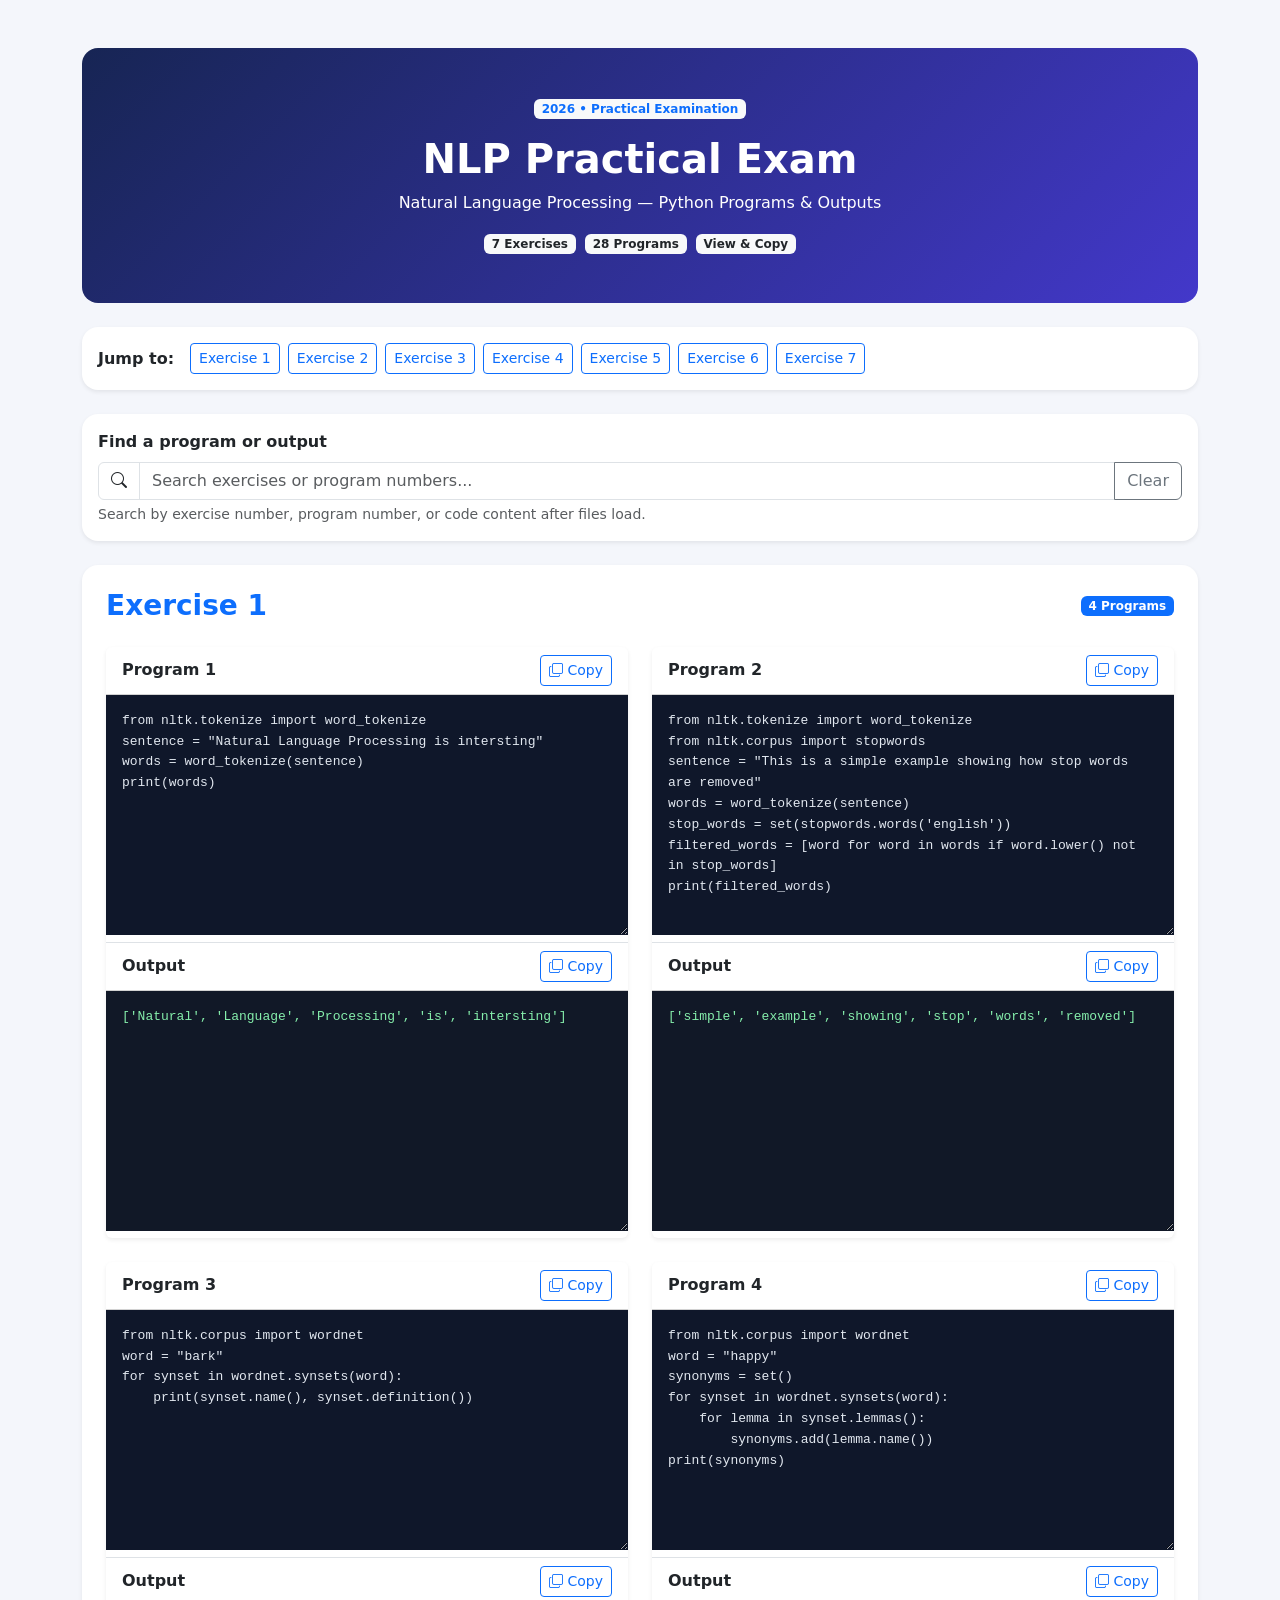
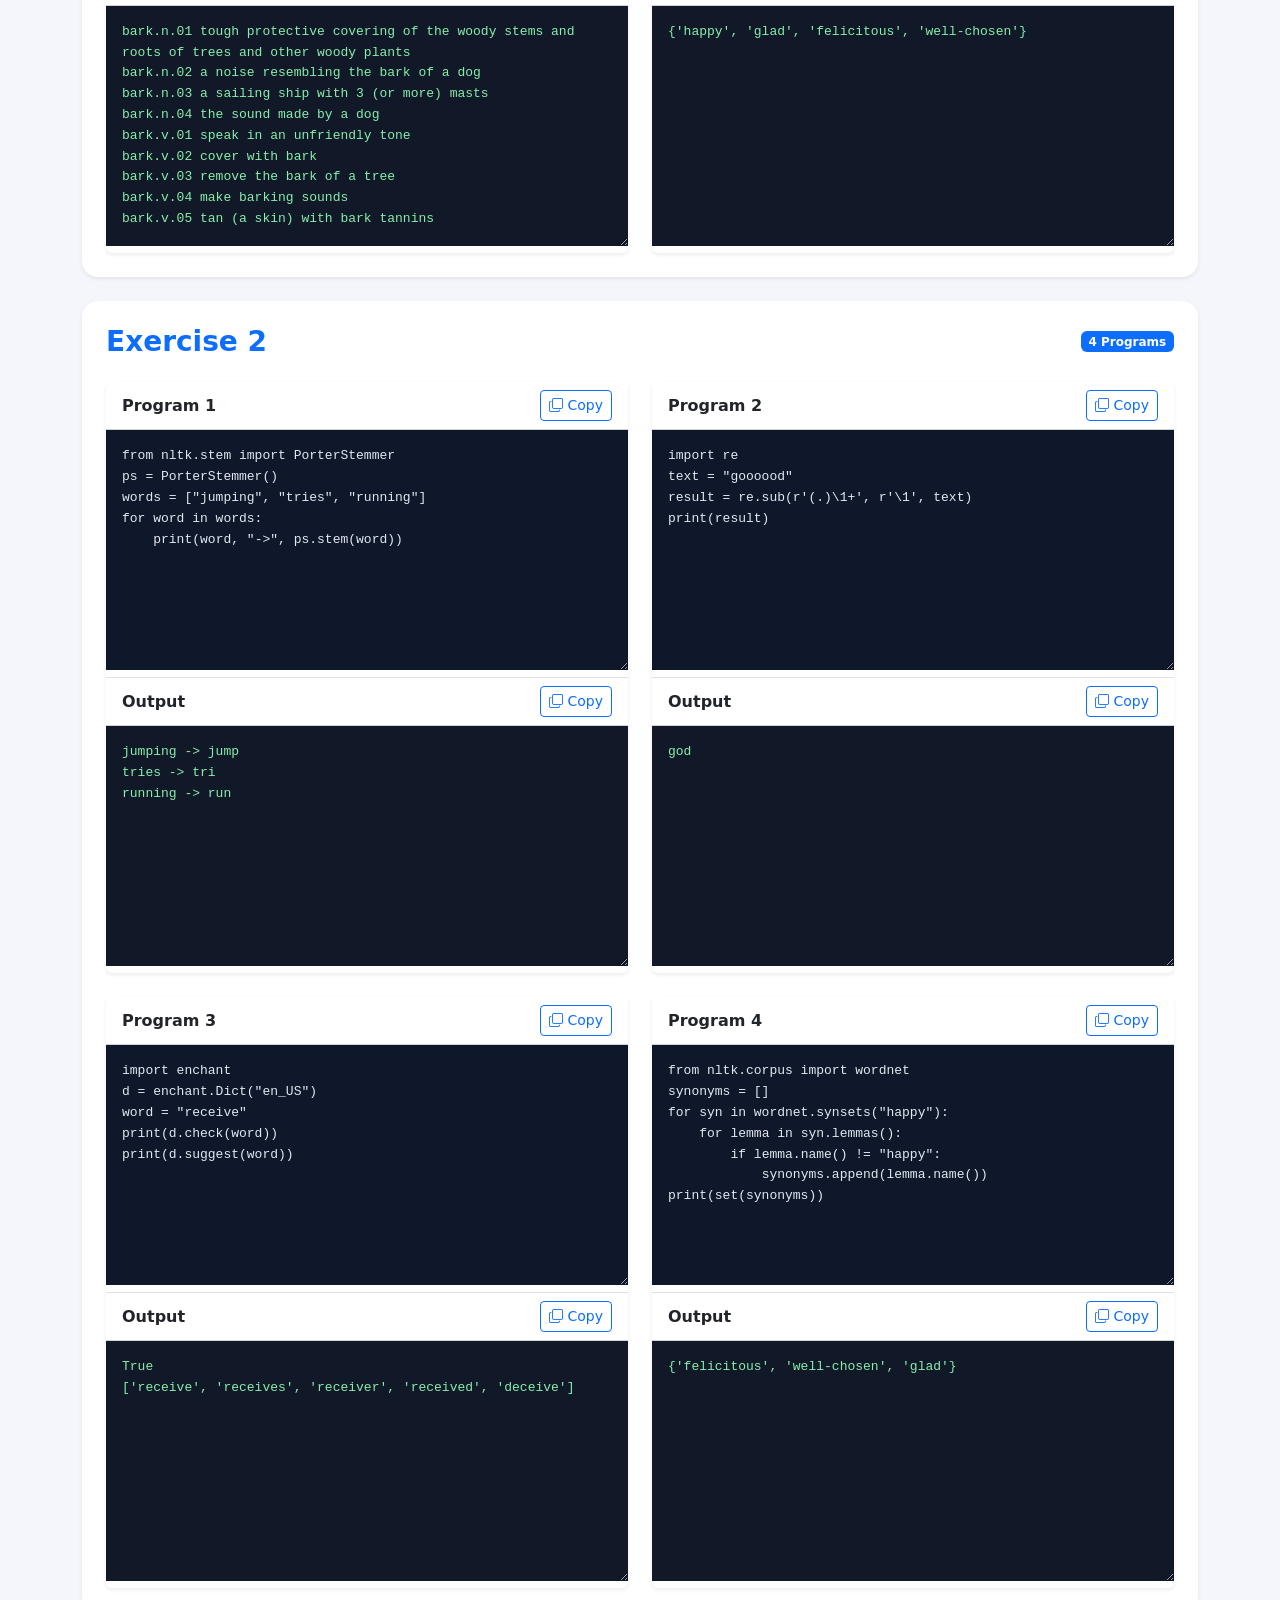
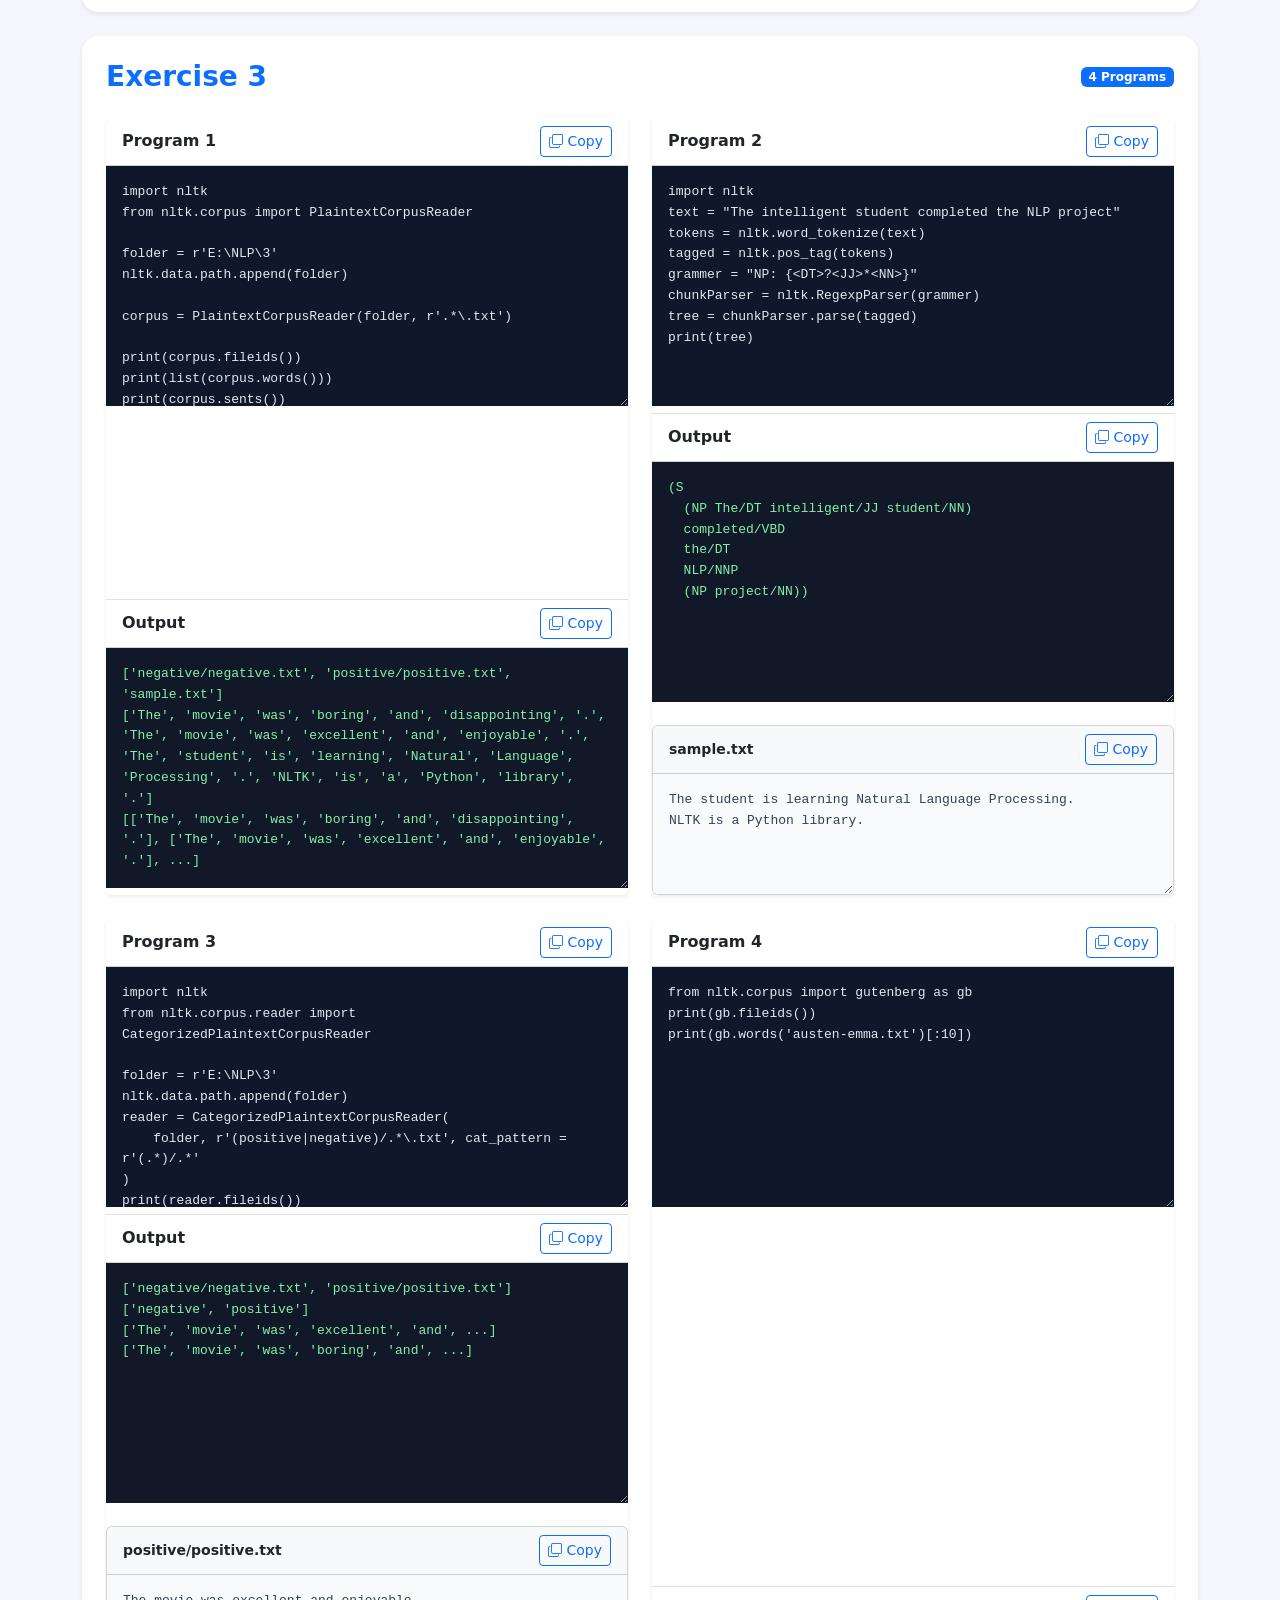
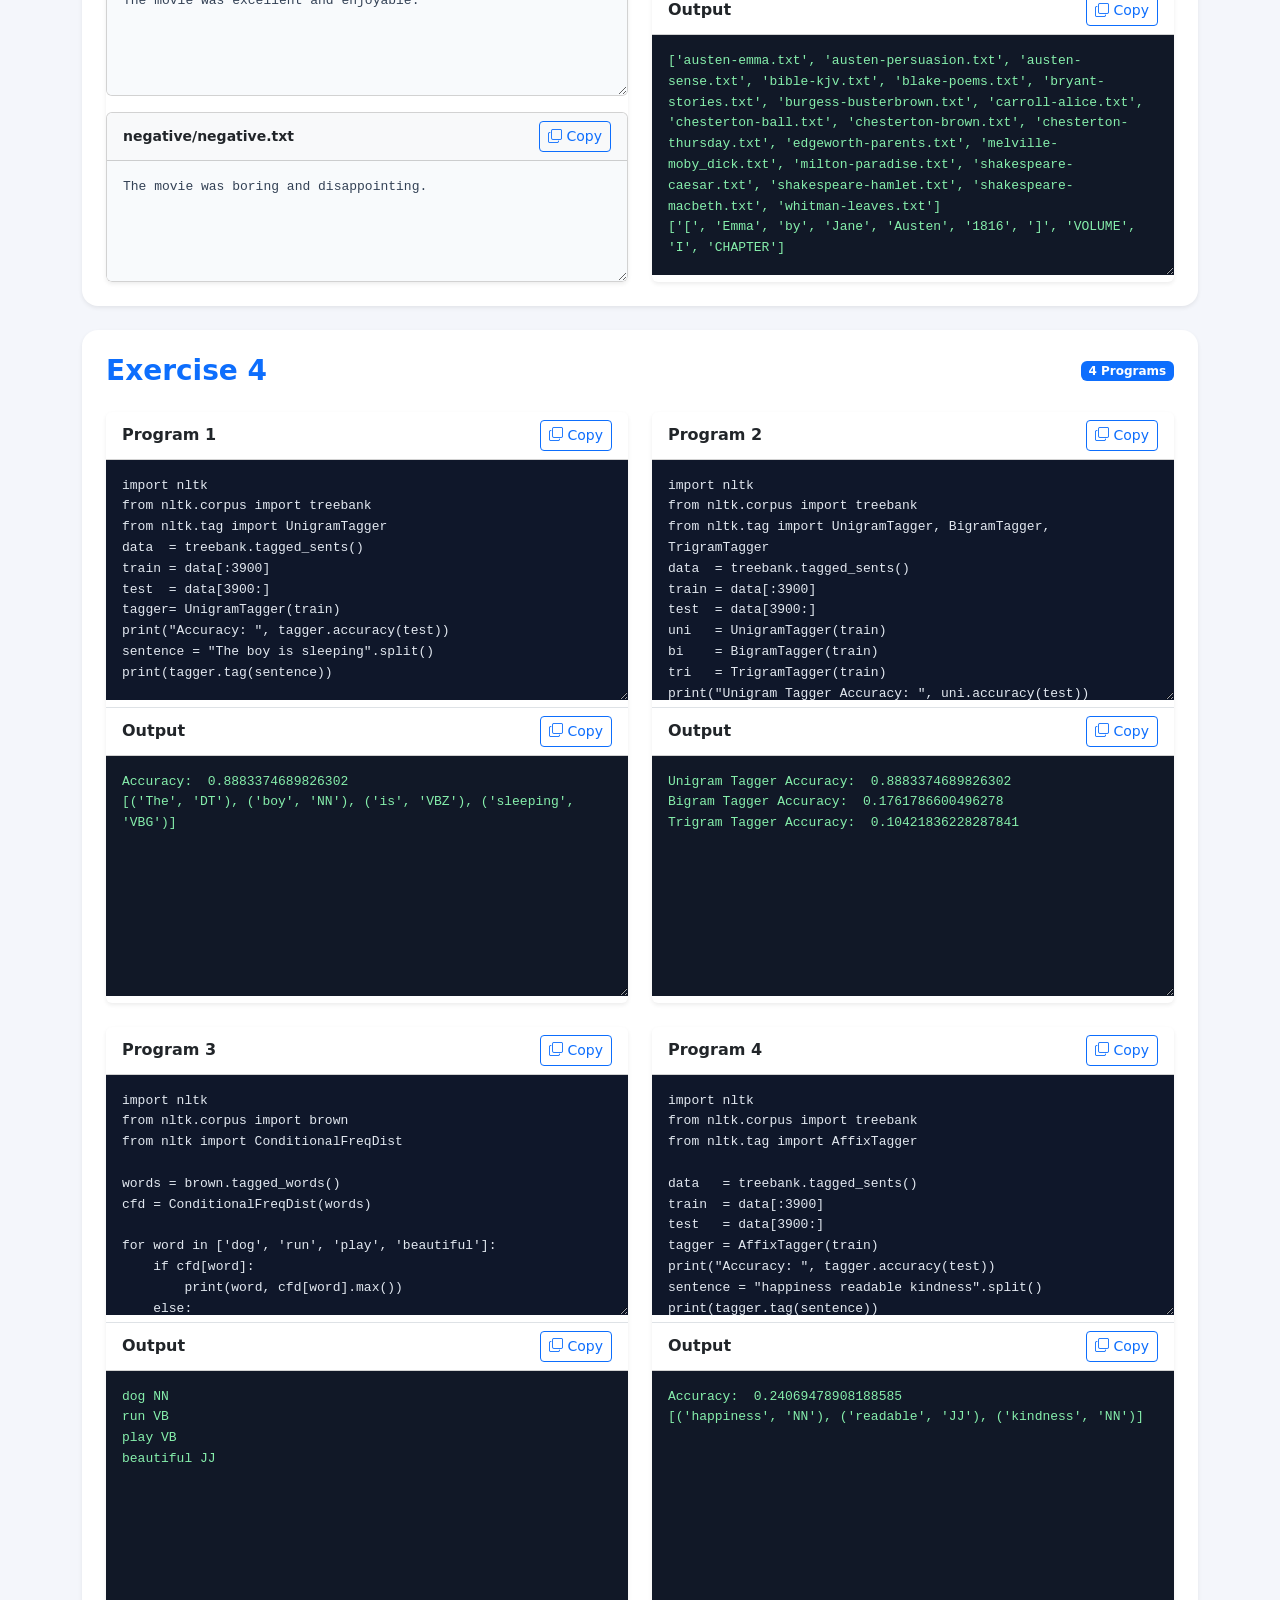
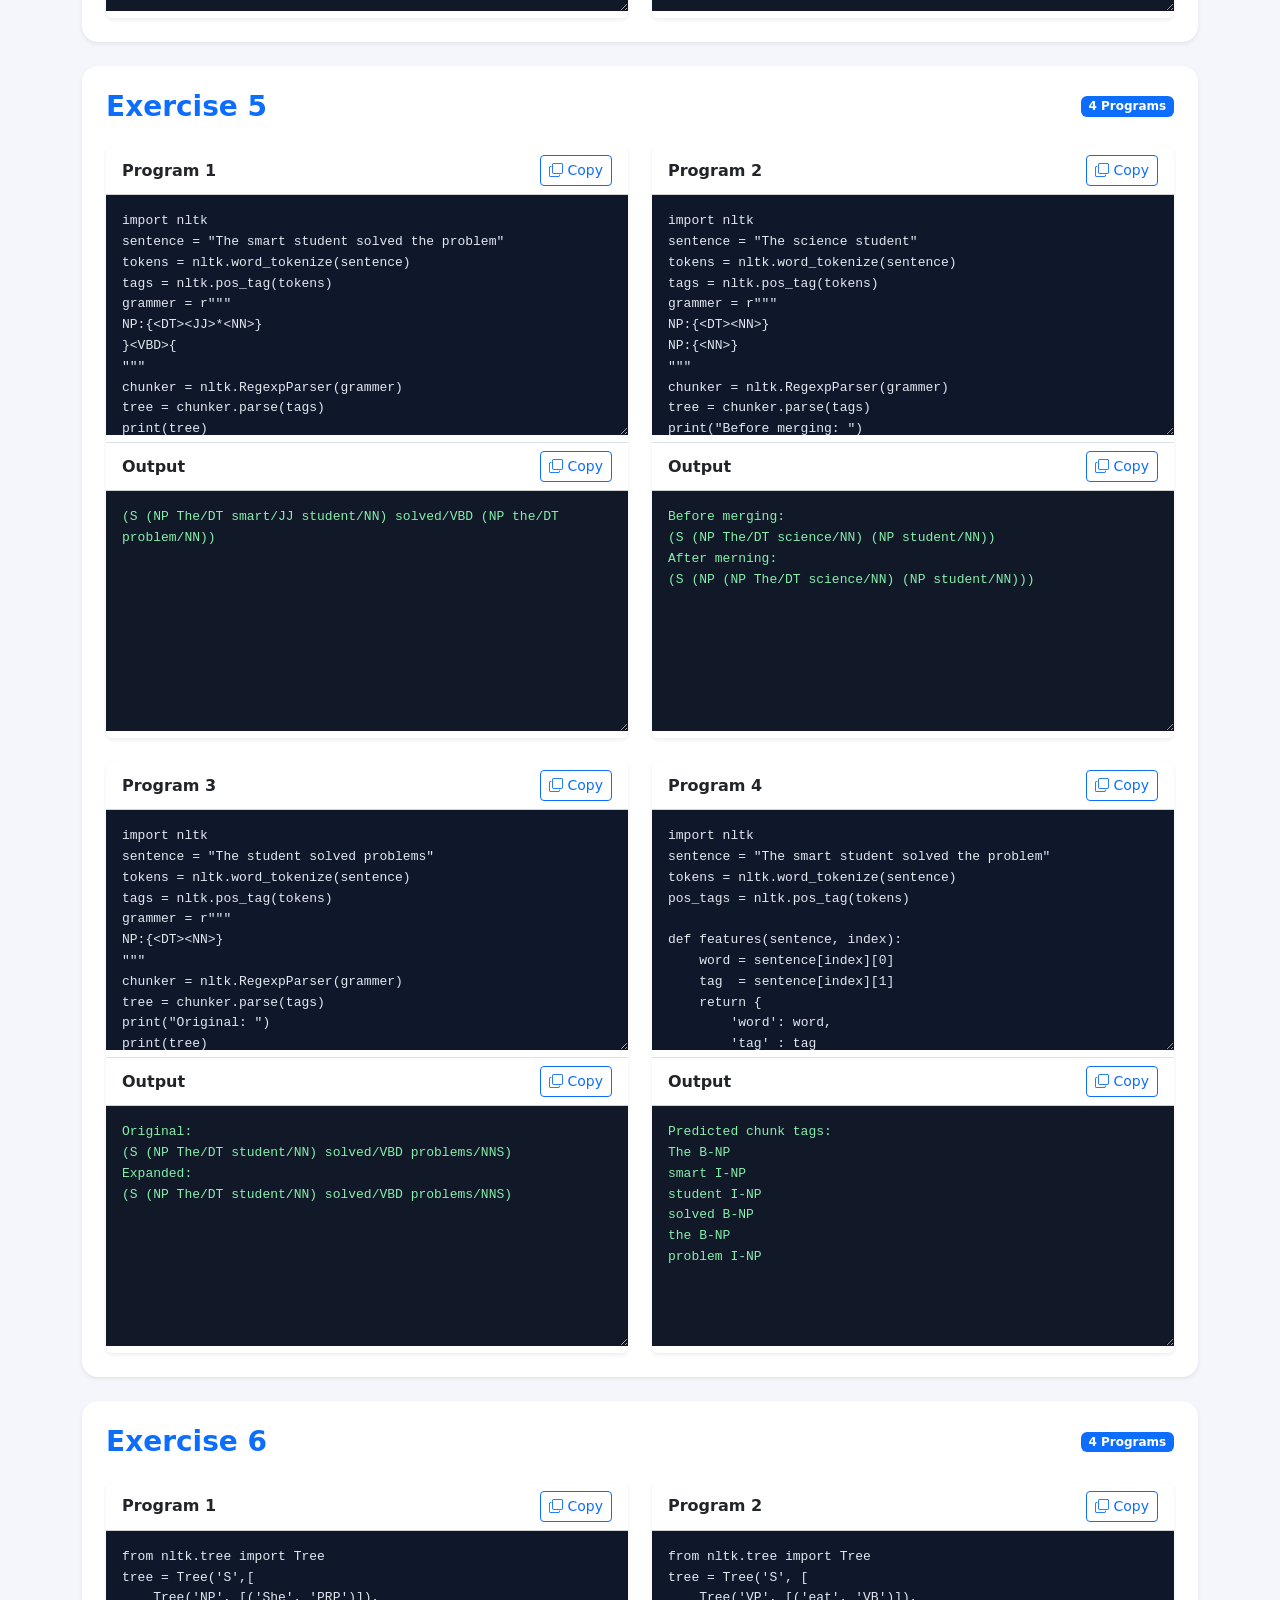
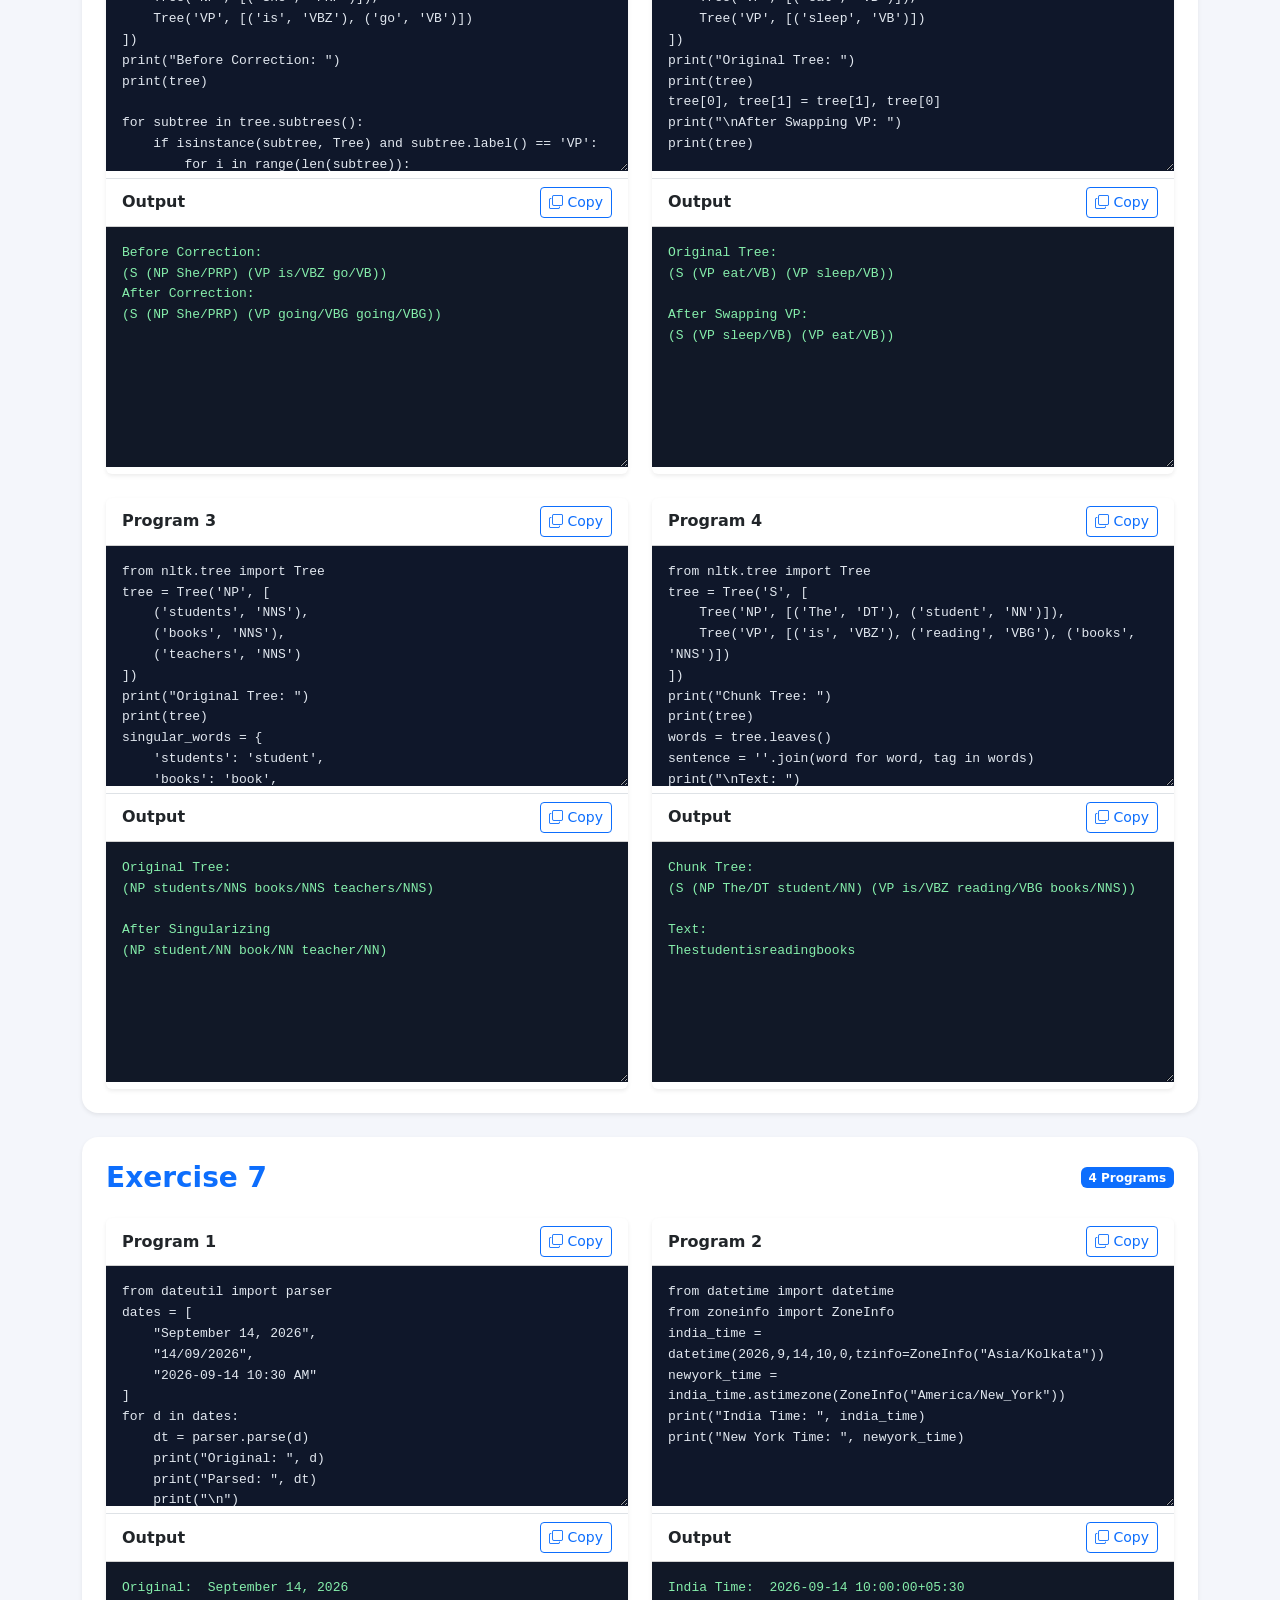
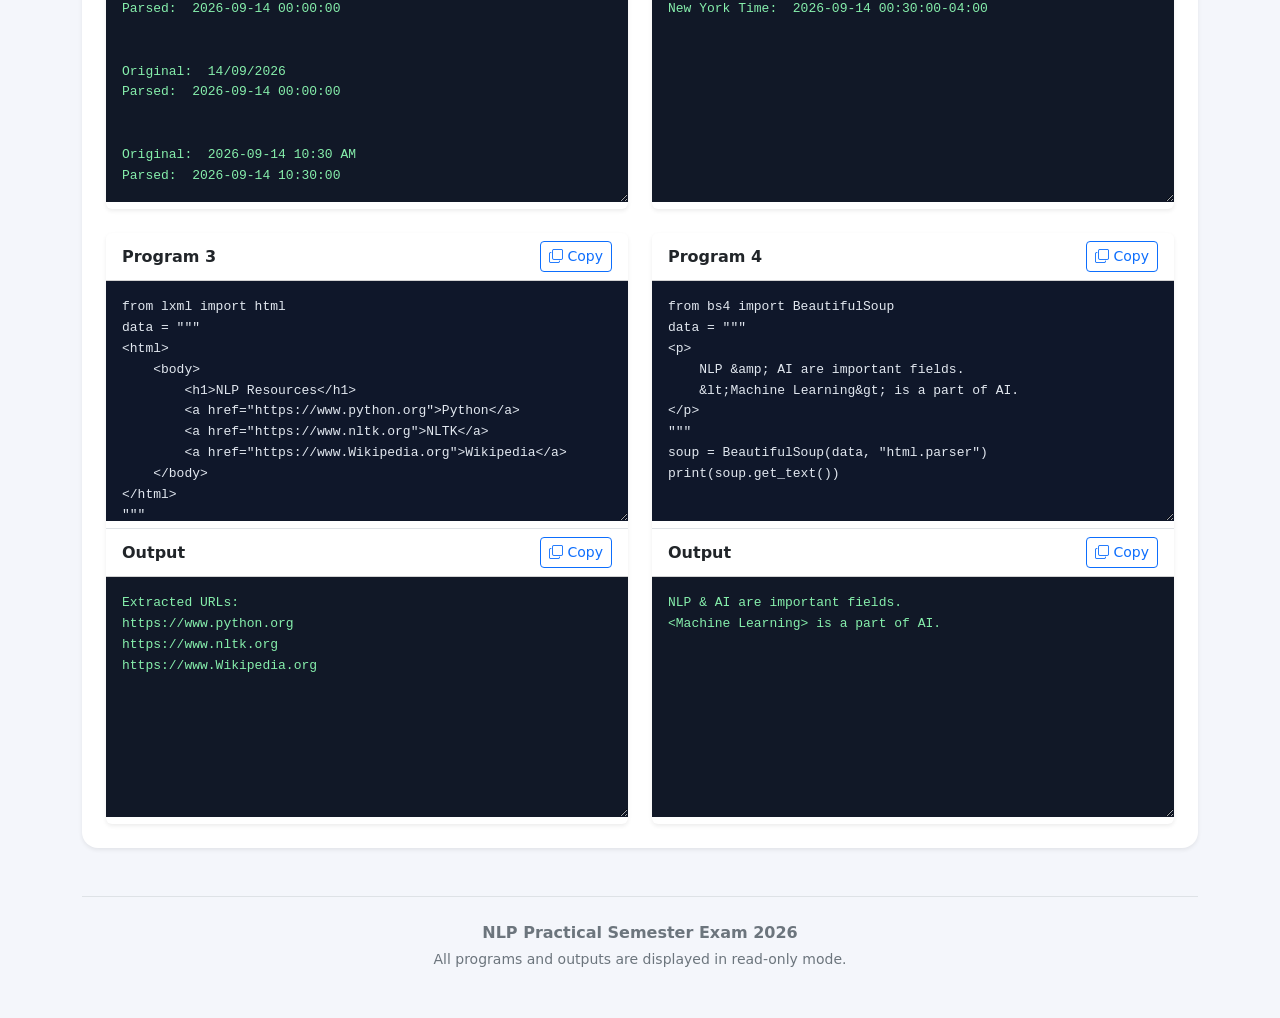
==== index.html @ 3ec16779 "first commit" ====
<!DOCTYPE html>
<html lang="en">
<head>
    <meta charset="UTF-8">
    <meta name="viewport" content="width=device-width, initial-scale=1">
    <meta name="description" content="NLP Practical Semester Exam 2026 - Python programs, outputs and sample text files.">
    <title>NLP Practical Semester Exam 2026</title>
    <link rel="stylesheet" href="css/bootstrap.min.css">
    <link rel="stylesheet" href="https://cdn.jsdelivr.net/npm/bootstrap-icons@1.13.1/font/bootstrap-icons.min.css">
    <style>
        body { background: #f4f6fb; }
        .hero { background: linear-gradient(135deg, #172554, #4338ca); }
        textarea {
            width: 100%;
            min-height: 240px;
            resize: vertical;
            border: 0;
            outline: none;
            padding: 1rem;
            font: 13px/1.6 Consolas, monospace;
        }
        .program-code { background: #0f172a; color: #e2e8f0; }
        .output-code { background: #111827; color: #86efac; }
        .file-code { min-height: 120px; background: #f8fafc; color: #334155; }
        .copy-btn:hover { color: #7c3aed; transform: scale(1.05); }
        .exercise-section { scroll-margin-top: 20px; }
    </style>
</head>
<body>

<div class="container py-4 py-md-5">

    <!-- Header -->
    <header class="hero text-white text-center rounded-4 p-4 p-md-5 mb-4">
        <span class="badge bg-light text-primary mb-3">2026 • Practical Examination</span>
        <h1 class="display-6 fw-bold">NLP Practical Exam</h1>
        <p class="mb-3">Natural Language Processing — Python Programs & Outputs</p>
        <span class="badge bg-light text-dark me-1">7 Exercises</span>
        <span class="badge bg-light text-dark me-1">28 Programs</span>
        <span class="badge bg-light text-dark">View & Copy</span>
    </header>

    <!-- Navigation -->
    <nav class="card border-0 shadow-sm rounded-4 mb-4">
        <div class="card-body d-flex flex-wrap align-items-center gap-2">
            <span class="fw-semibold me-2">Jump to:</span>
            <div id="exerciseNav" class="d-flex flex-wrap gap-2">
                <a href="#exercise1" class="btn btn-sm btn-outline-primary">Exercise 1</a>
                <a href="#exercise2" class="btn btn-sm btn-outline-primary">Exercise 2</a>
                <a href="#exercise3" class="btn btn-sm btn-outline-primary">Exercise 3</a>
                <a href="#exercise4" class="btn btn-sm btn-outline-primary">Exercise 4</a>
                <a href="#exercise5" class="btn btn-sm btn-outline-primary">Exercise 5</a>
                <a href="#exercise6" class="btn btn-sm btn-outline-primary">Exercise 6</a>
                <a href="#exercise7" class="btn btn-sm btn-outline-primary">Exercise 7</a>
            </div>
        </div>
    </nav>

    <!-- Search -->
    <div class="card border-0 shadow-sm rounded-4 mb-4">
        <div class="card-body">
            <label for="searchInput" class="form-label fw-semibold">Find a program or output</label>
            <div class="input-group">
                <span class="input-group-text bg-white"><i class="bi bi-search"></i></span>
                <input type="search" id="searchInput" class="form-control"
                       placeholder="Search exercises or program numbers...">
                <button class="btn btn-outline-secondary" id="clearSearch" type="button">Clear</button>
            </div>
            <div class="form-text">Search by exercise number, program number, or code content after files load.</div>
        </div>
    </div>

    <!-- Exercise Sections -->
    <main id="exercisesContainer">
        <div class="text-center py-5" id="loadingMessage">
            <div class="spinner-border text-primary" role="status">
                <span class="visually-hidden">Loading...</span>
            </div>
            <p class="text-secondary mt-3">Loading your practical programs...</p>
        </div>
    </main>

    <!-- Footer -->
    <footer class="text-center text-secondary border-top pt-4 mt-5">
        <p class="fw-semibold mb-1">NLP Practical Semester Exam 2026</p>
        <p class="small mb-0">All programs and outputs are displayed in read-only mode.</p>
    </footer>

</div>

<script src="js/bootstrap.bundle.min.js"></script>
<script>
    const container = document.getElementById("exercisesContainer");
    const searchInput = document.getElementById("searchInput");
    const clearSearch = document.getElementById("clearSearch");

    const readFile = async (path) => {
        try {
            const response = await fetch(path);
            if (!response.ok) {
                throw new Error("File not found");
            }
            return await response.text();
        } catch (error) {
            return "Unable to load: " + path +
                   "\n\nCheck the file path and run this webpage using a local web server.";
        }
    };

    const createTextarea = (content, className, label) => {
        const textarea = document.createElement("textarea");
        textarea.className = className;
        textarea.readOnly = true;
        textarea.spellcheck = false;
        textarea.setAttribute("aria-label", label);
        textarea.value = content;
        return textarea;
    };

    const createCopyButton = (textarea) => {
        const button = document.createElement("button");
        button.type = "button";
        button.className = "btn btn-sm btn-outline-primary copy-btn";
        button.innerHTML = '<i class="bi bi-copy"></i> Copy';

        button.addEventListener("click", async () => {
            try {
                await navigator.clipboard.writeText(textarea.value);
                button.innerHTML = '<i class="bi bi-check2"></i> Copied';
                setTimeout(() => {
                    button.innerHTML = '<i class="bi bi-copy"></i> Copy';
                }, 1500);
            } catch (error) {
                textarea.focus();
                textarea.select();
                const copied = document.execCommand("copy");
                button.innerHTML = copied
                    ? '<i class="bi bi-check2"></i> Copied'
                    : '<i class="bi bi-exclamation-circle"></i> Select & Copy';
                setTimeout(() => {
                    button.innerHTML = '<i class="bi bi-copy"></i> Copy';
                }, 1500);
            }
        });

        return button;
    };

    const createFileCard = async (path, title) => {
        const card = document.createElement("div");
        card.className = "card mt-3 overflow-hidden";

        const header = document.createElement("div");
        header.className = "card-header bg-light d-flex justify-content-between align-items-center gap-2";
        const heading = document.createElement("span");
        heading.className = "fw-semibold small";
        heading.textContent = title;

        const content = await readFile(path);
        const textarea = createTextarea(content, "file-code", title);

        header.appendChild(heading);
        header.appendChild(createCopyButton(textarea));
        card.appendChild(header);
        card.appendChild(textarea);

        return card;
    };

    const createProgramCard = async (exercise, program) => {
        const col = document.createElement("div");
        col.className = "col-12 col-xl-6 program-item";

        const card = document.createElement("div");
        card.className = "card h-100 border-0 shadow-sm overflow-hidden";

        const header = document.createElement("div");
        header.className = "card-header bg-white d-flex justify-content-between align-items-center gap-2";

        const title = document.createElement("span");
        title.className = "fw-semibold";
        title.textContent = "Program " + program;

        const programContent = await readFile(`assets/${exercise}/${program}.py`);
        const programArea = createTextarea(
            programContent,
            "program-code",
            `Exercise ${exercise}, Program ${program}`
        );

        header.appendChild(title);
        header.appendChild(createCopyButton(programArea));

        const body = document.createElement("div");
        body.className = "card-body p-0";
        body.appendChild(programArea);

        const outputHeader = document.createElement("div");
        outputHeader.className = "card-header bg-white border-top d-flex justify-content-between align-items-center gap-2";

        const outputTitle = document.createElement("span");
        outputTitle.className = "fw-semibold";
        outputTitle.textContent = "Output";

        const outputContent = await readFile(`assets/${exercise}/output${program}.txt`);
        const outputArea = createTextarea(
            outputContent,
            "output-code",
            `Exercise ${exercise}, output`
        );

        const outputCopy = createCopyButton(outputArea);
        outputHeader.appendChild(outputTitle);
        outputHeader.appendChild(outputCopy);

        const outputBody = document.createElement("div");
        outputBody.className = "p-0";
        outputBody.appendChild(outputArea);

        card.appendChild(header);
        card.appendChild(body);
        card.appendChild(outputHeader);
        card.appendChild(outputBody);

        // Supporting text files for Exercise 3
        if (exercise === 3 && program === 2) {
            card.appendChild(await createFileCard(
                "assets/3/sample.txt",
                "sample.txt"
            ));
        }

        if (exercise === 3 && program === 3) {
            card.appendChild(await createFileCard(
                "assets/3/positive/positive.txt",
                "positive/positive.txt"
            ));
            card.appendChild(await createFileCard(
                "assets/3/negative/negative.txt",
                "negative/negative.txt"
            ));
        }

        col.appendChild(card);
        return col;
    };

    const createExercise = async (exercise) => {
        const section = document.createElement("section");
        section.id = "exercise" + exercise;
        section.className = "exercise-section bg-white rounded-4 shadow-sm p-3 p-md-4 mb-4";

        const headingRow = document.createElement("div");
        headingRow.className = "d-flex justify-content-between align-items-center flex-wrap gap-2 mb-4";

        const heading = document.createElement("h2");
        heading.className = "h3 fw-bold text-primary mb-0";
        heading.textContent = "Exercise " + exercise;

        const badge = document.createElement("span");
        badge.className = "badge text-bg-primary";
        badge.textContent = "4 Programs";

        headingRow.appendChild(heading);
        headingRow.appendChild(badge);
        section.appendChild(headingRow);

        const row = document.createElement("div");
        row.className = "row g-4";

        for (let program = 1; program <= 4; program++) {
            row.appendChild(await createProgramCard(exercise, program));
        }

        section.appendChild(row);
        return section;
    };

    const loadExercises = async () => {
        container.innerHTML = "";

        for (let exercise = 1; exercise <= 7; exercise++) {
            container.appendChild(await createExercise(exercise));
        }

        document.getElementById("loadingMessage")?.remove();
        applySearch();
    };

    const applySearch = () => {
        const query = searchInput.value.trim().toLowerCase();

        document.querySelectorAll(".exercise-section").forEach(section => {
            let visiblePrograms = 0;

            section.querySelectorAll(".program-item").forEach(item => {
                const matches = item.textContent.toLowerCase().includes(query) ||
                                Array.from(item.querySelectorAll("textarea"))
                                    .some(area => area.value.toLowerCase().includes(query));

                item.classList.toggle("d-none", !matches);
                if (matches) visiblePrograms++;
            });

            section.classList.toggle("d-none", visiblePrograms === 0);
        });
    };

    searchInput.addEventListener("input", applySearch);

    clearSearch.addEventListener("click", () => {
        searchInput.value = "";
        applySearch();
        searchInput.focus();
    });

    loadExercises();
</script>
</body>
</html>
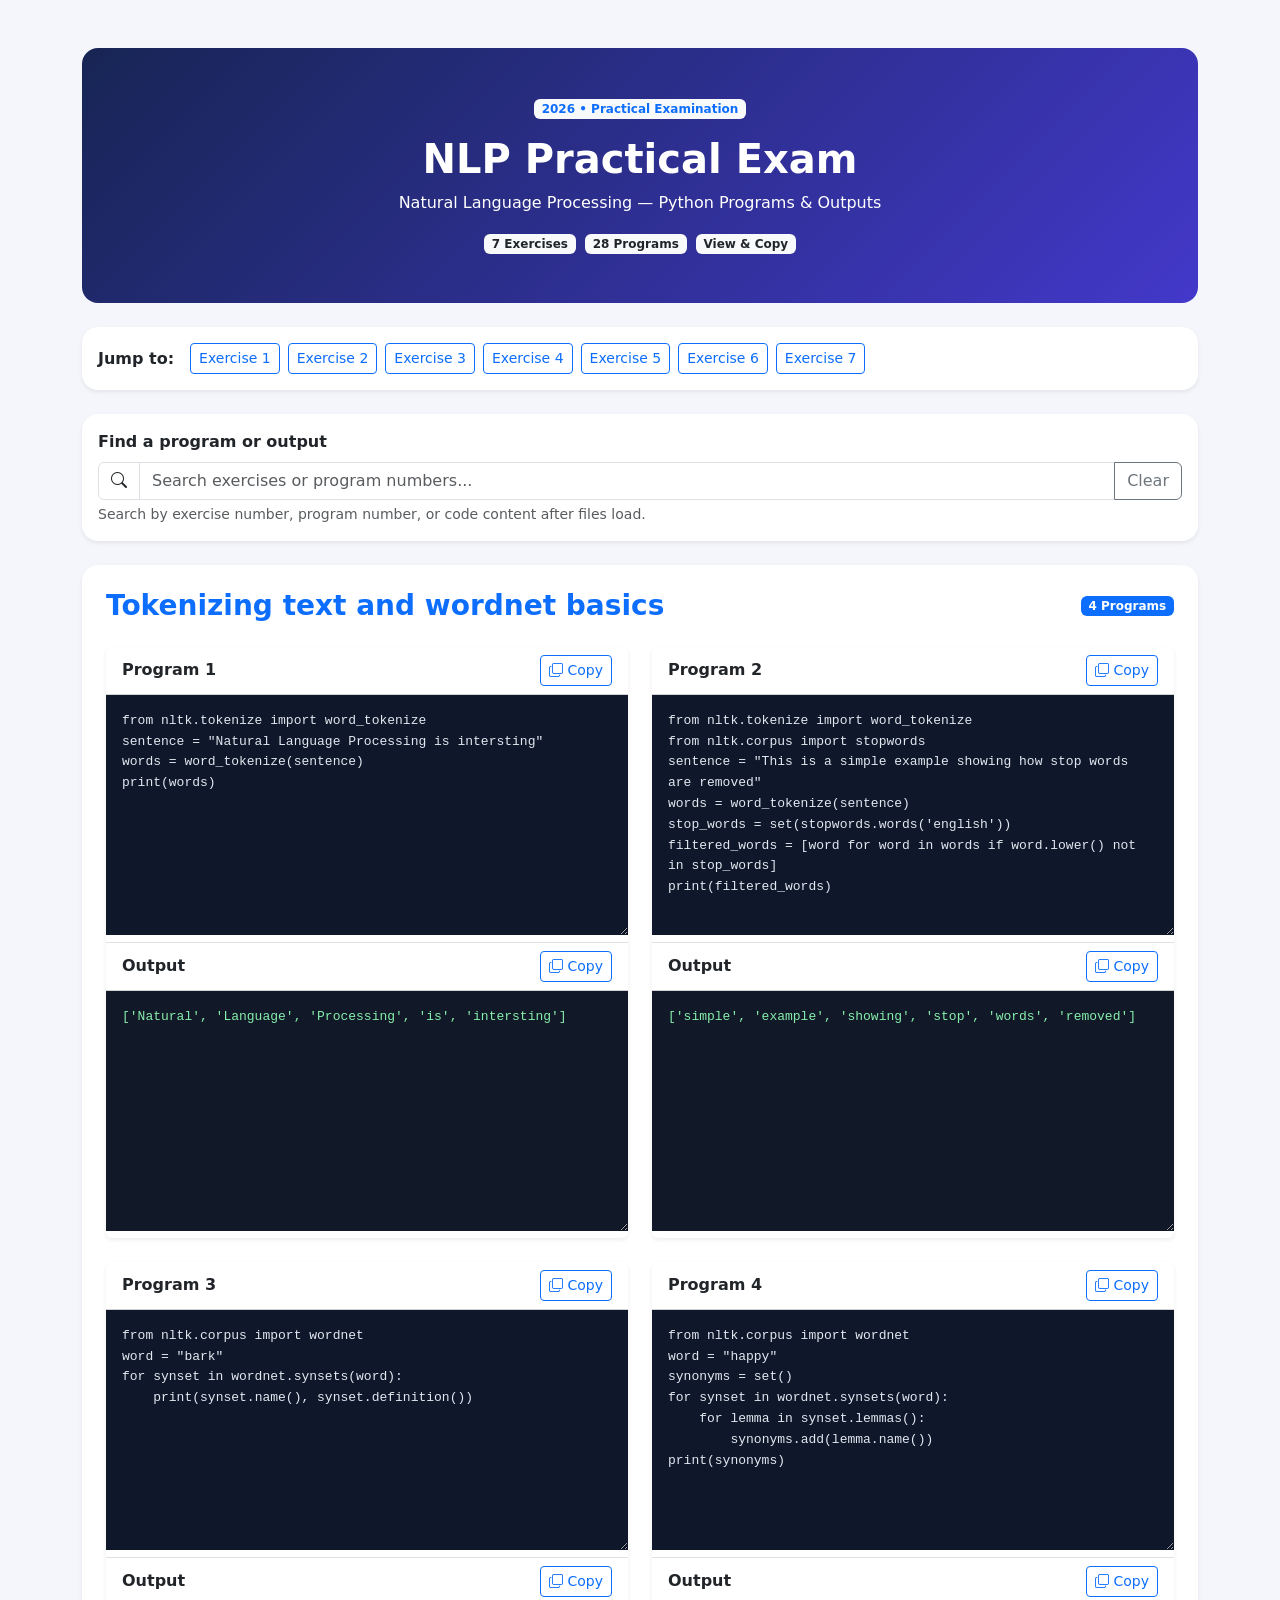
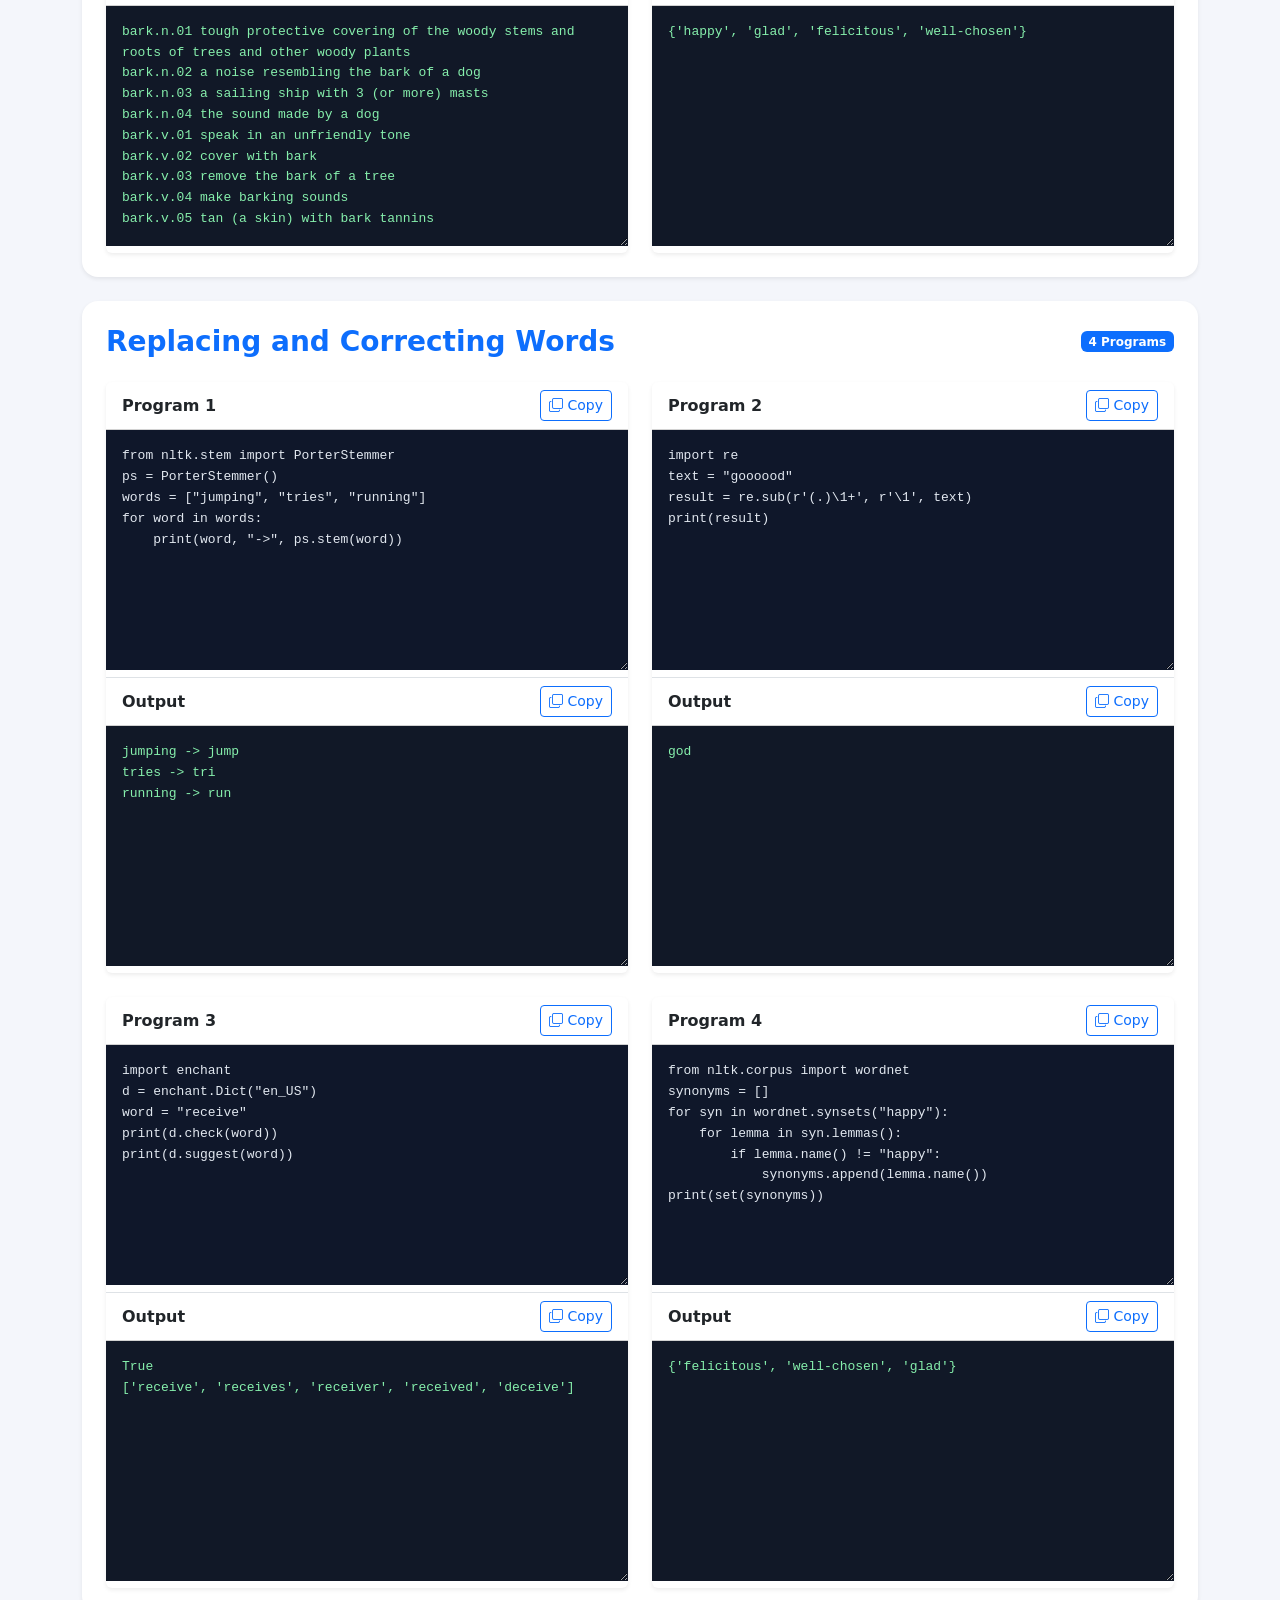
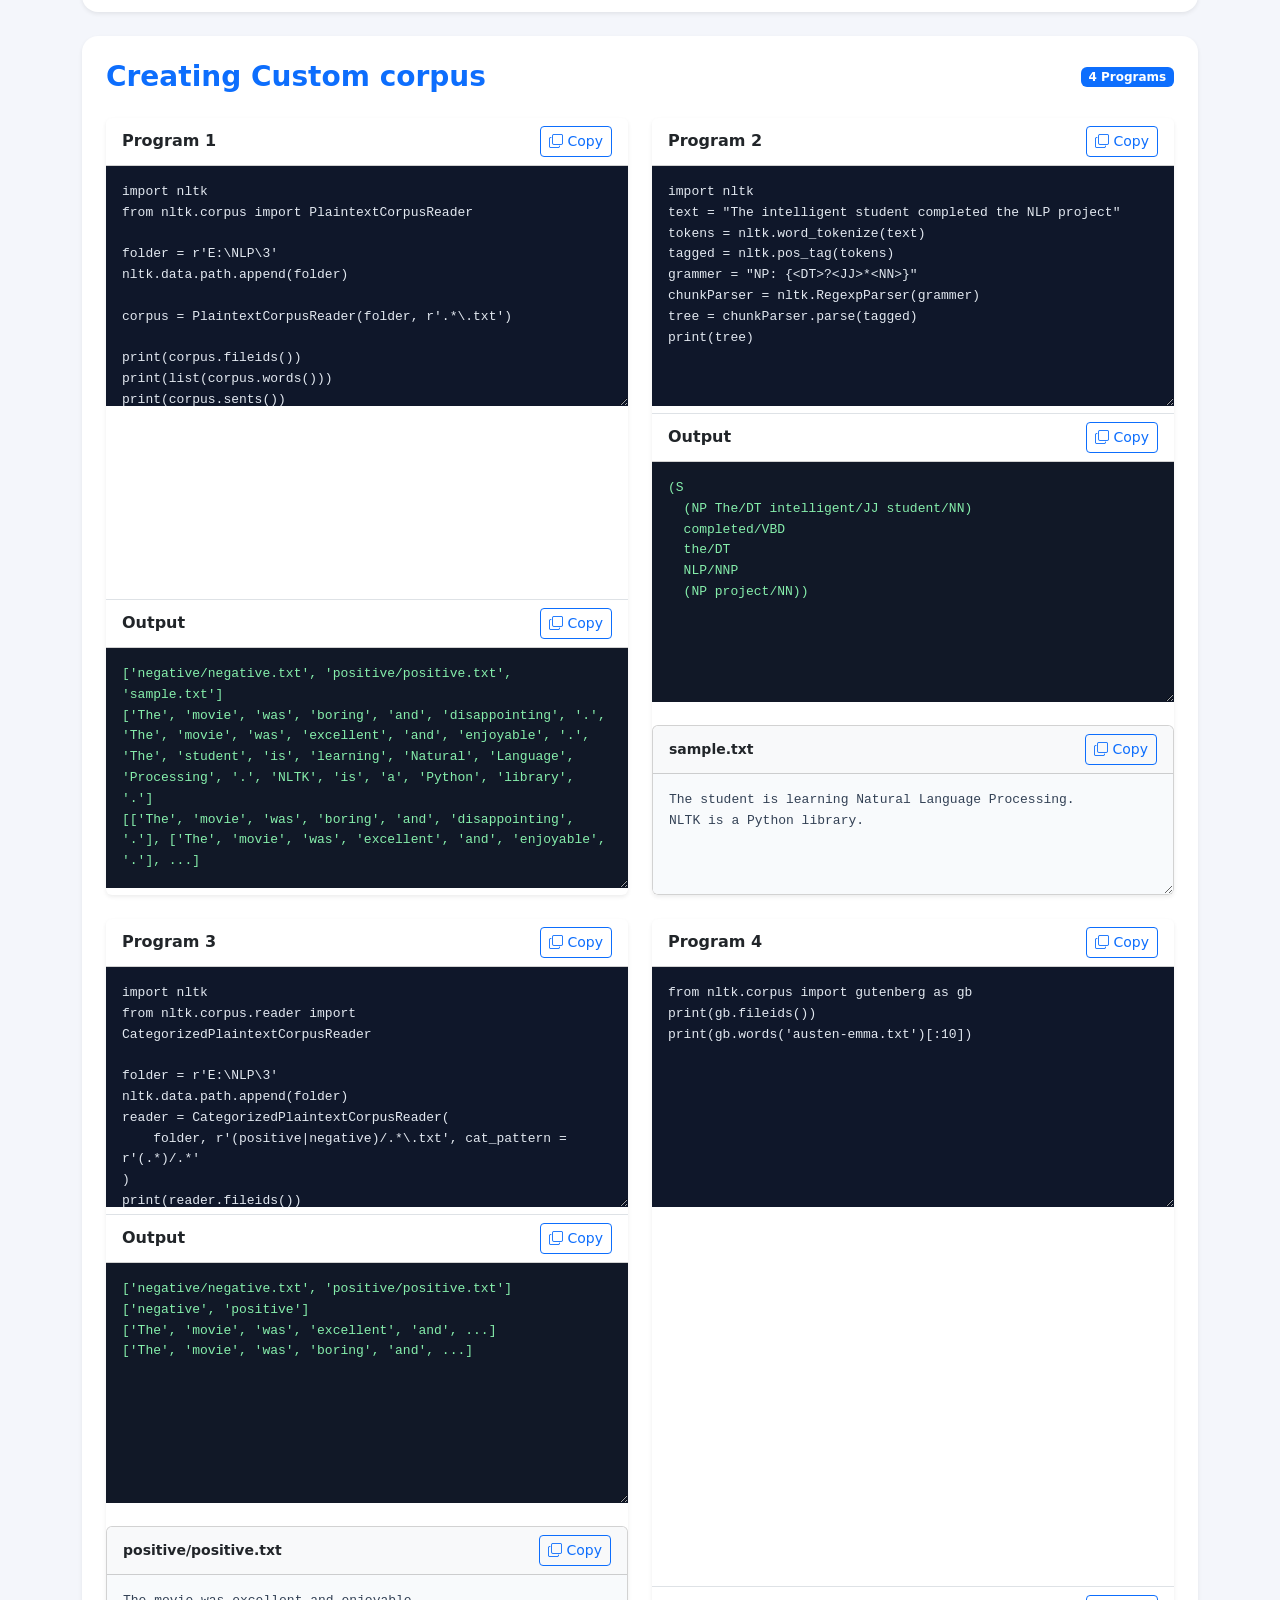
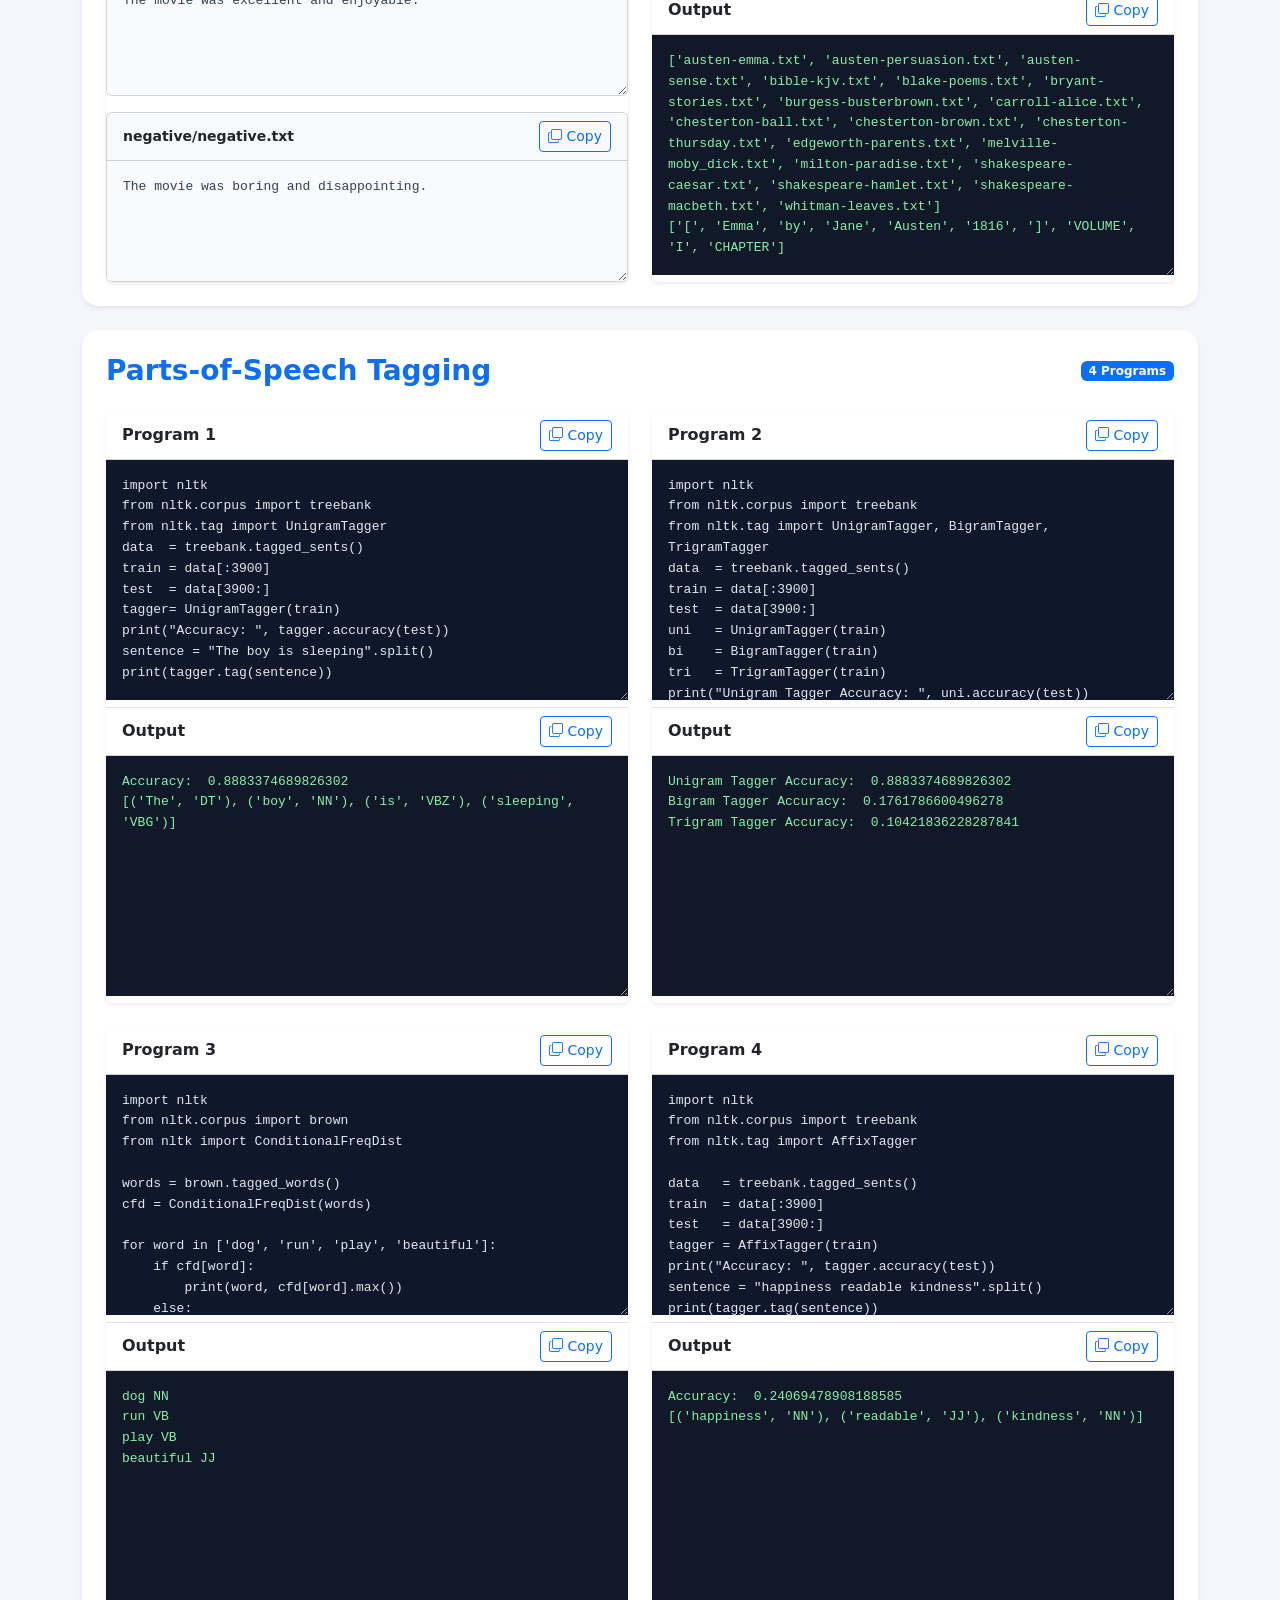
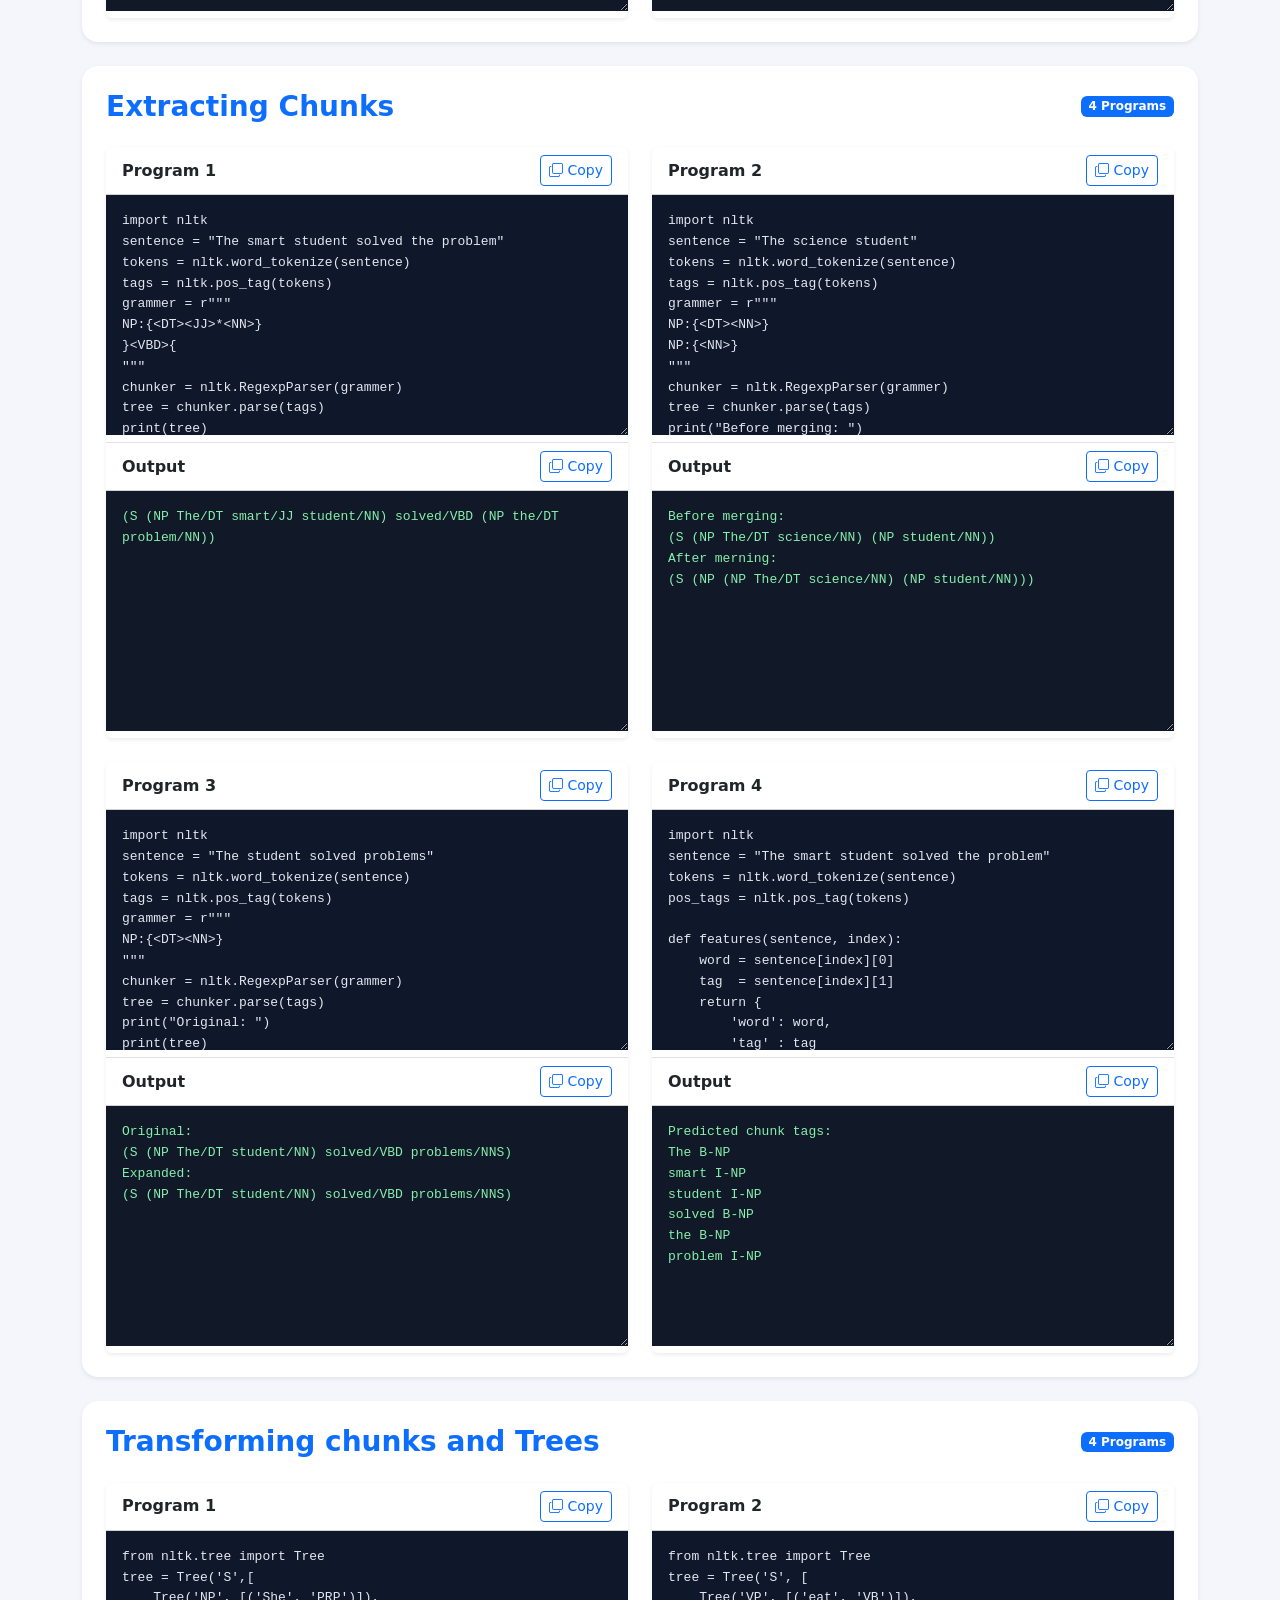
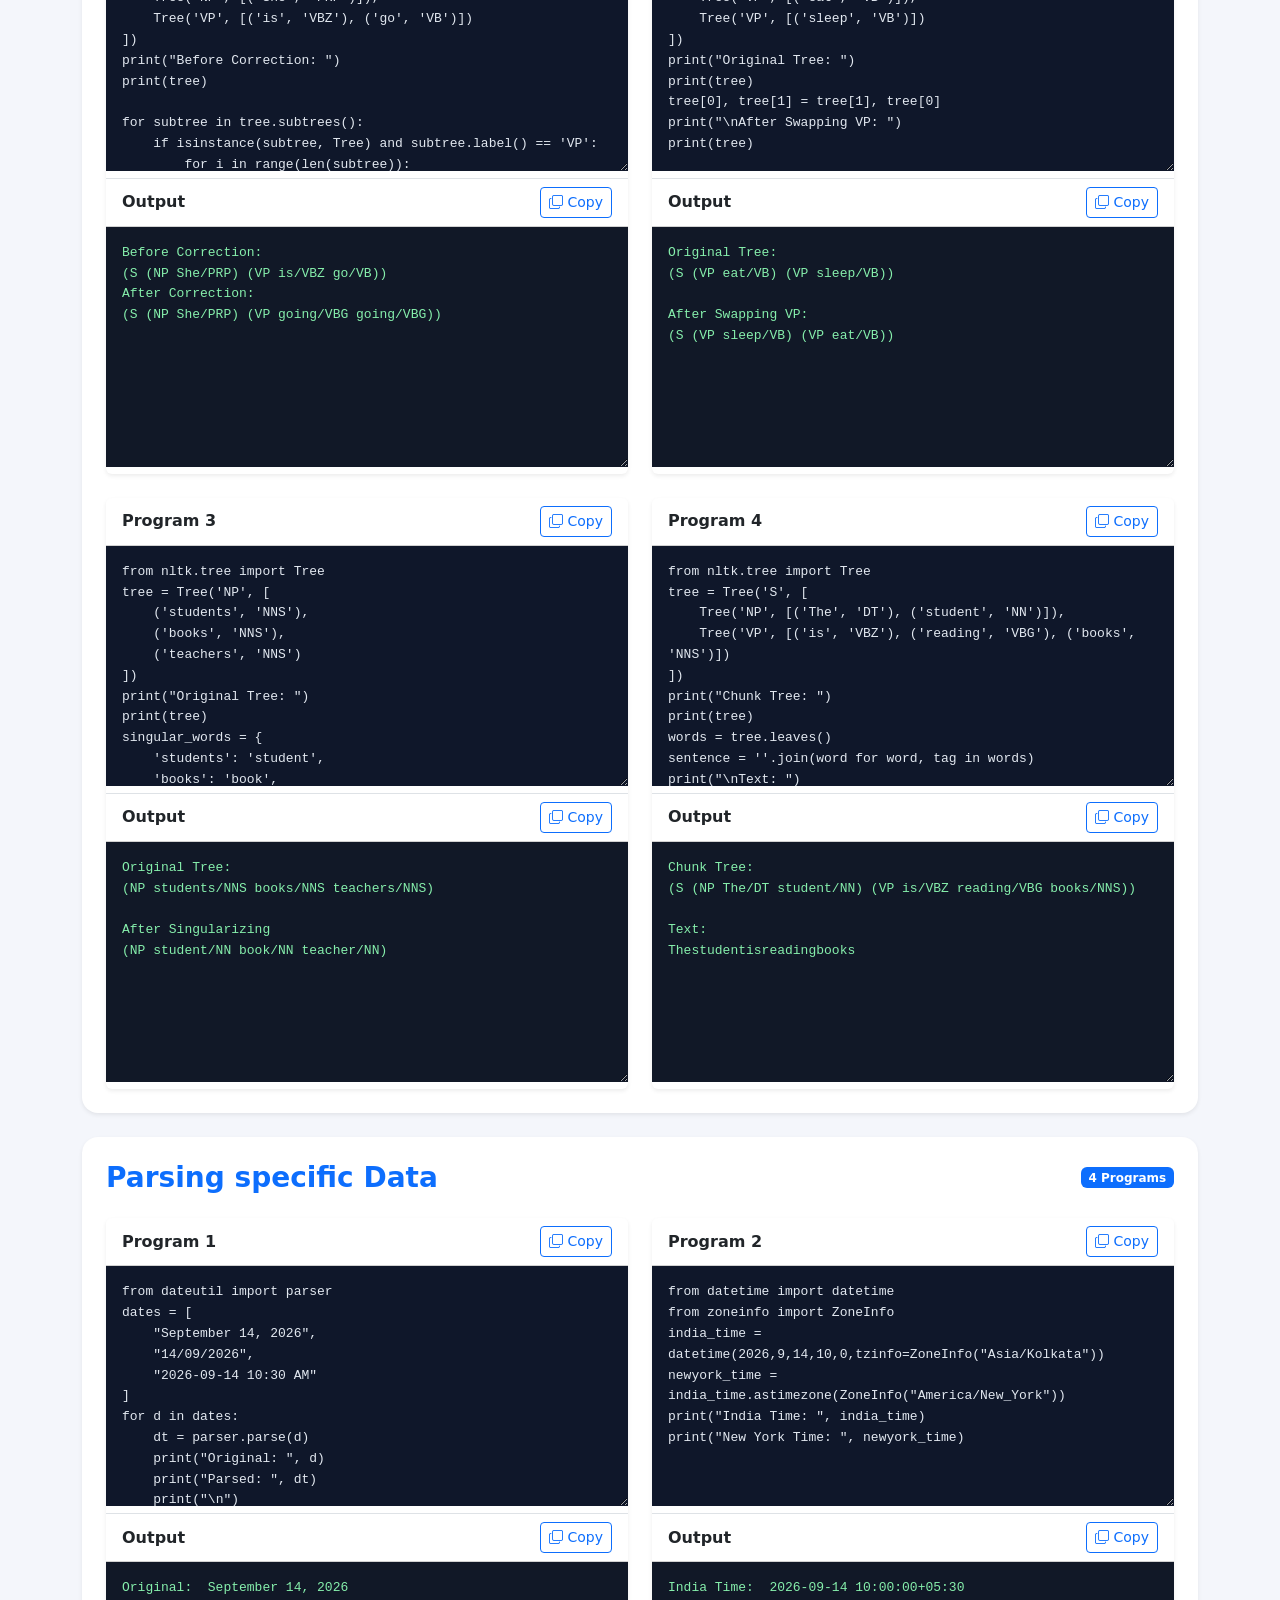
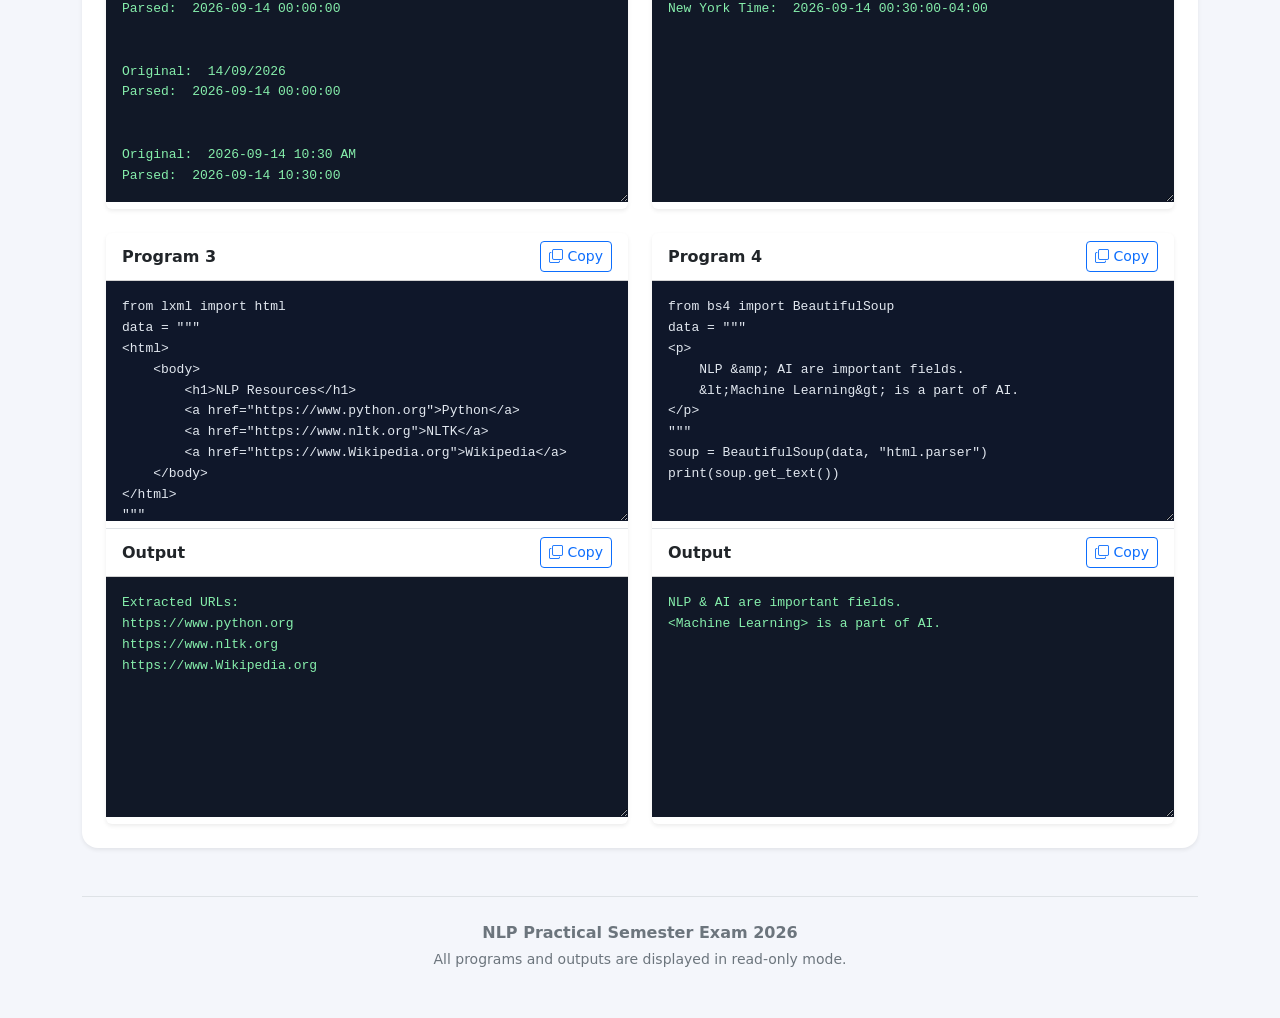
==== commit cc51b279: "names changed" ====
--- a/index.html
+++ b/index.html
@@ -1,4 +1,4 @@
-
+<!-- index.html -->
 <!DOCTYPE html>
 <html lang="en">
 <head>
@@ -256,7 +256,7 @@
 
         const heading = document.createElement("h2");
         heading.className = "h3 fw-bold text-primary mb-0";
-        heading.textContent = "Exercise " + exercise;
+        heading.textContent = exercisesSet[exercise];
 
         const badge = document.createElement("span");
         badge.className = "badge text-bg-primary";
@@ -276,6 +276,16 @@
         section.appendChild(row);
         return section;
     };
+
+    let exercisesSet = {
+        1: "Tokenizing text and wordnet basics",
+        2: "Replacing and Correcting Words",
+        3: "Creating Custom corpus",
+        4: "Parts-of-Speech Tagging",
+        5: "Extracting Chunks",
+        6: "Transforming chunks and Trees",
+        7: "Parsing specific Data"
+    }
 
     const loadExercises = async () => {
         container.innerHTML = "";
@@ -316,6 +326,16 @@
     });
 
     loadExercises();
+    if ("serviceWorker" in navigator) {
+    window.addEventListener("load", async () => {
+        try {
+            await navigator.serviceWorker.register("/sw.js");
+            console.log("Offline support enabled.");
+        } catch (error) {
+            console.error("Service worker registration failed:", error);
+        }
+    });
+}
 </script>
 </body>
 </html>
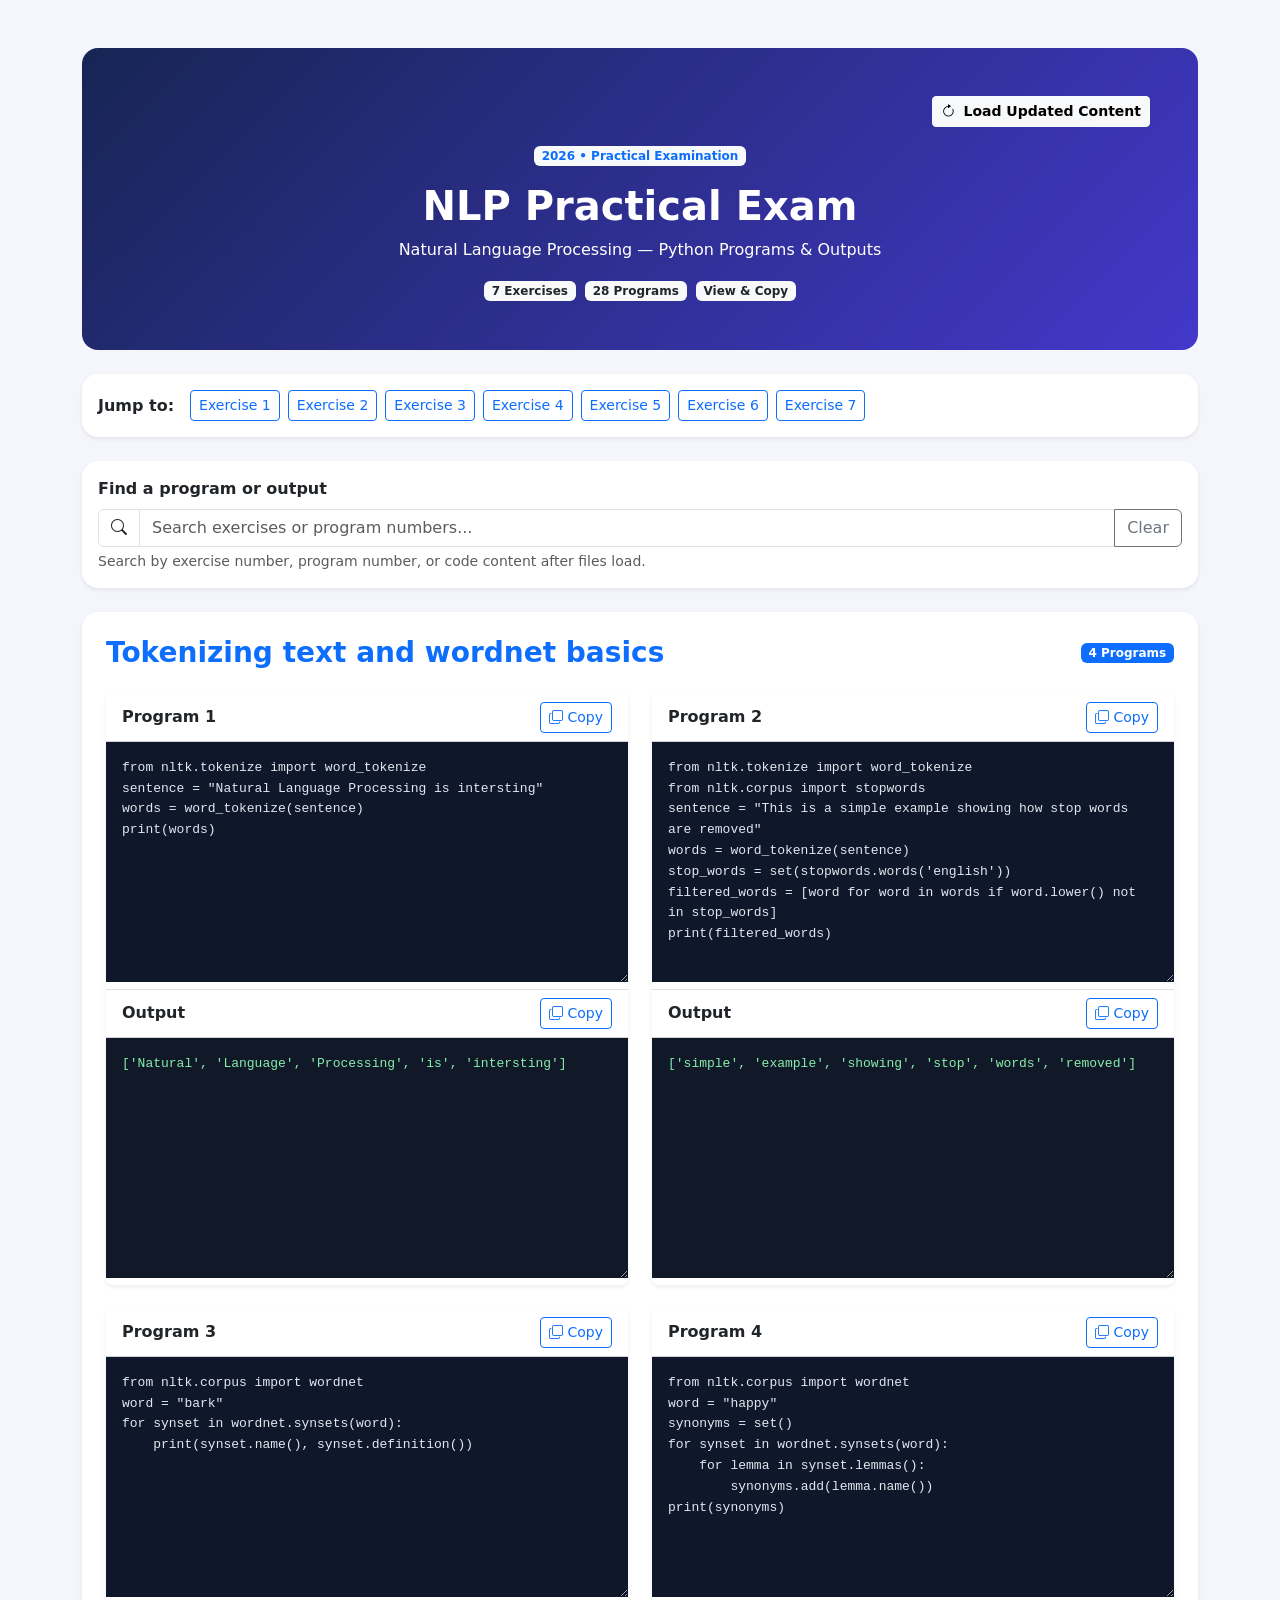
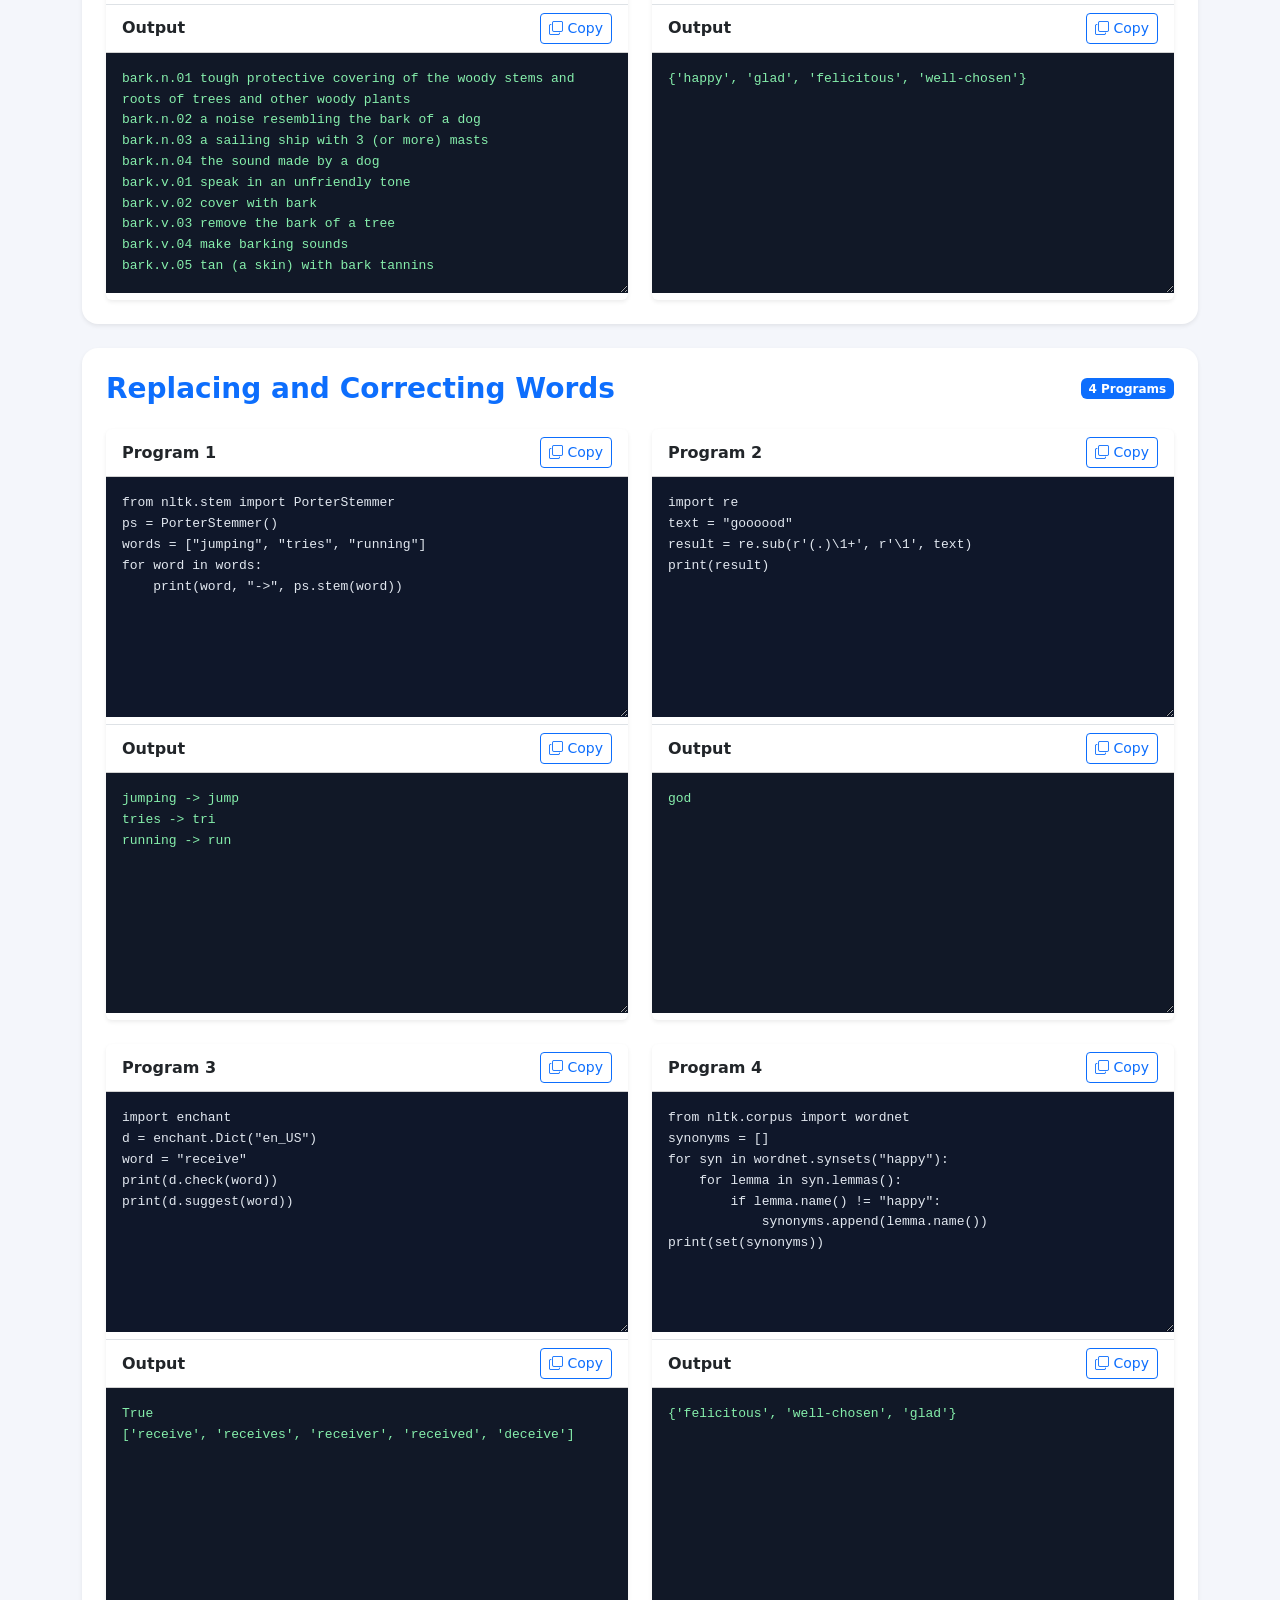
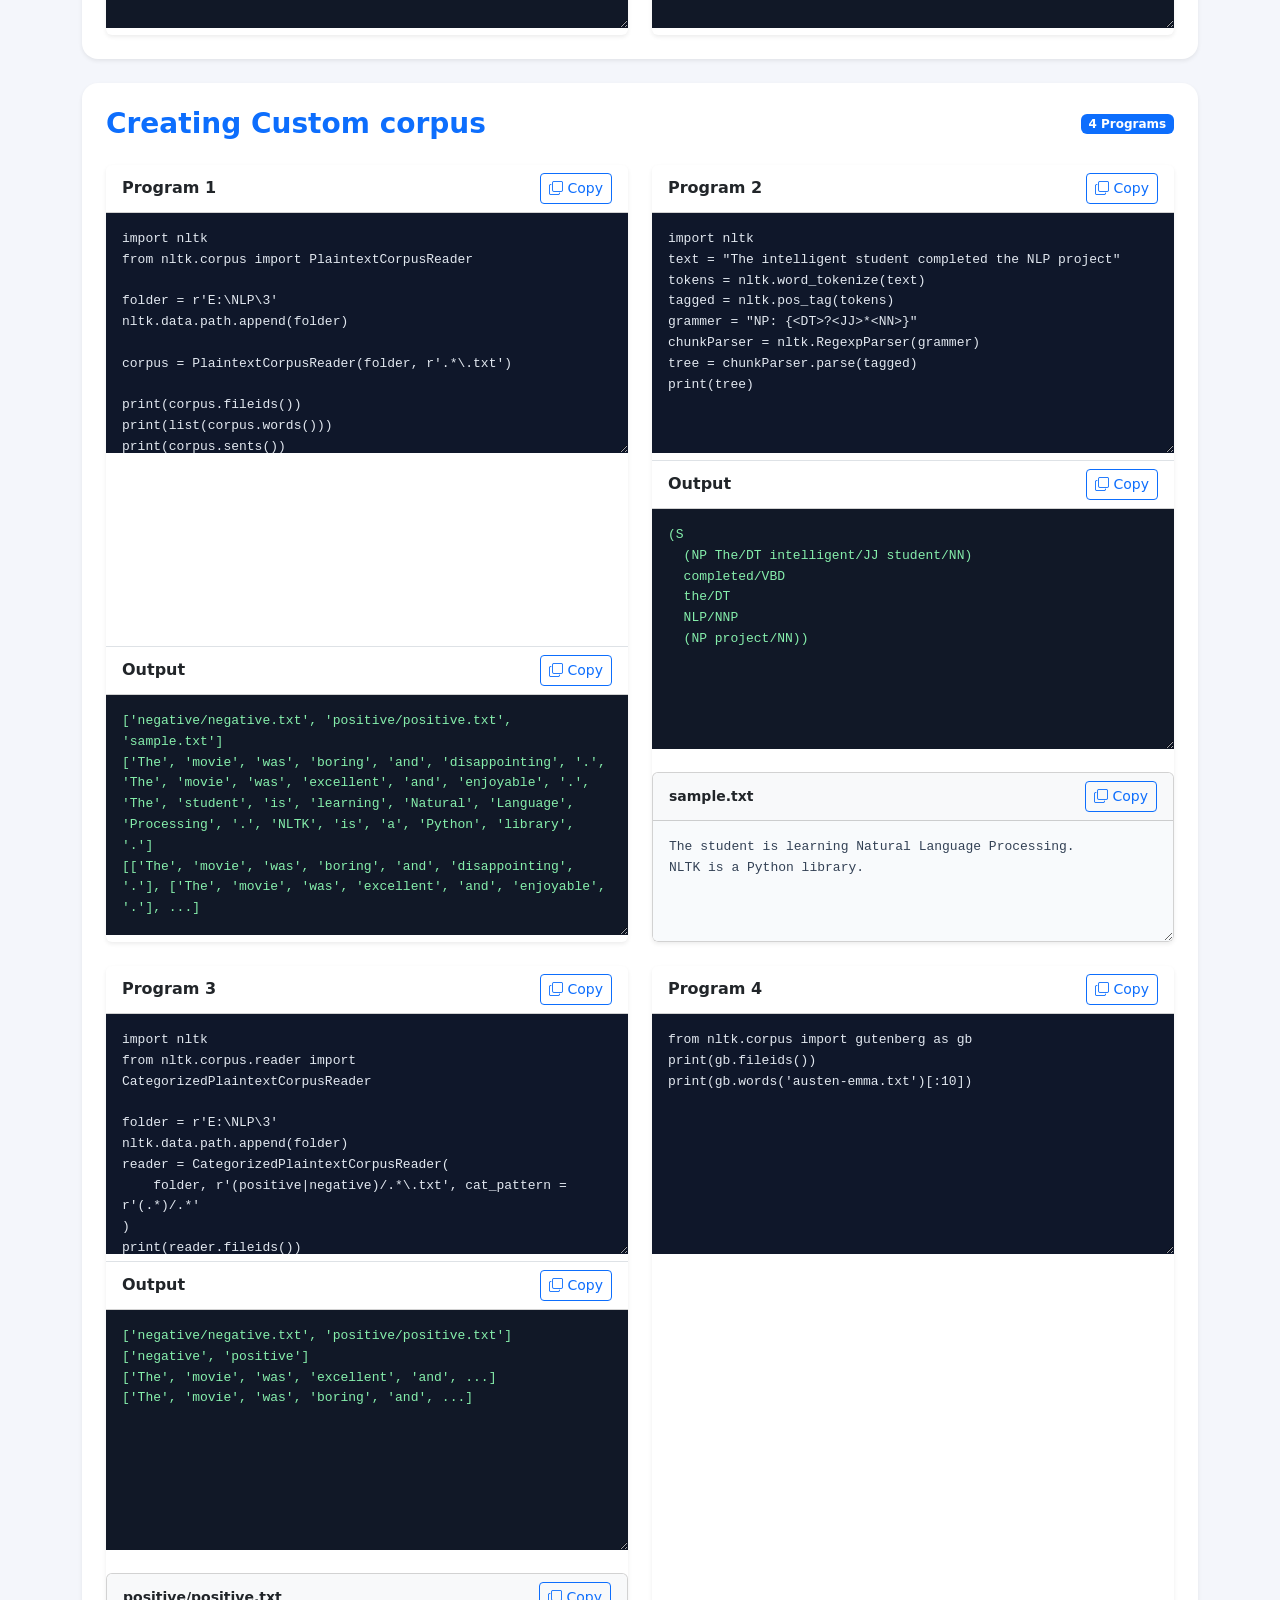
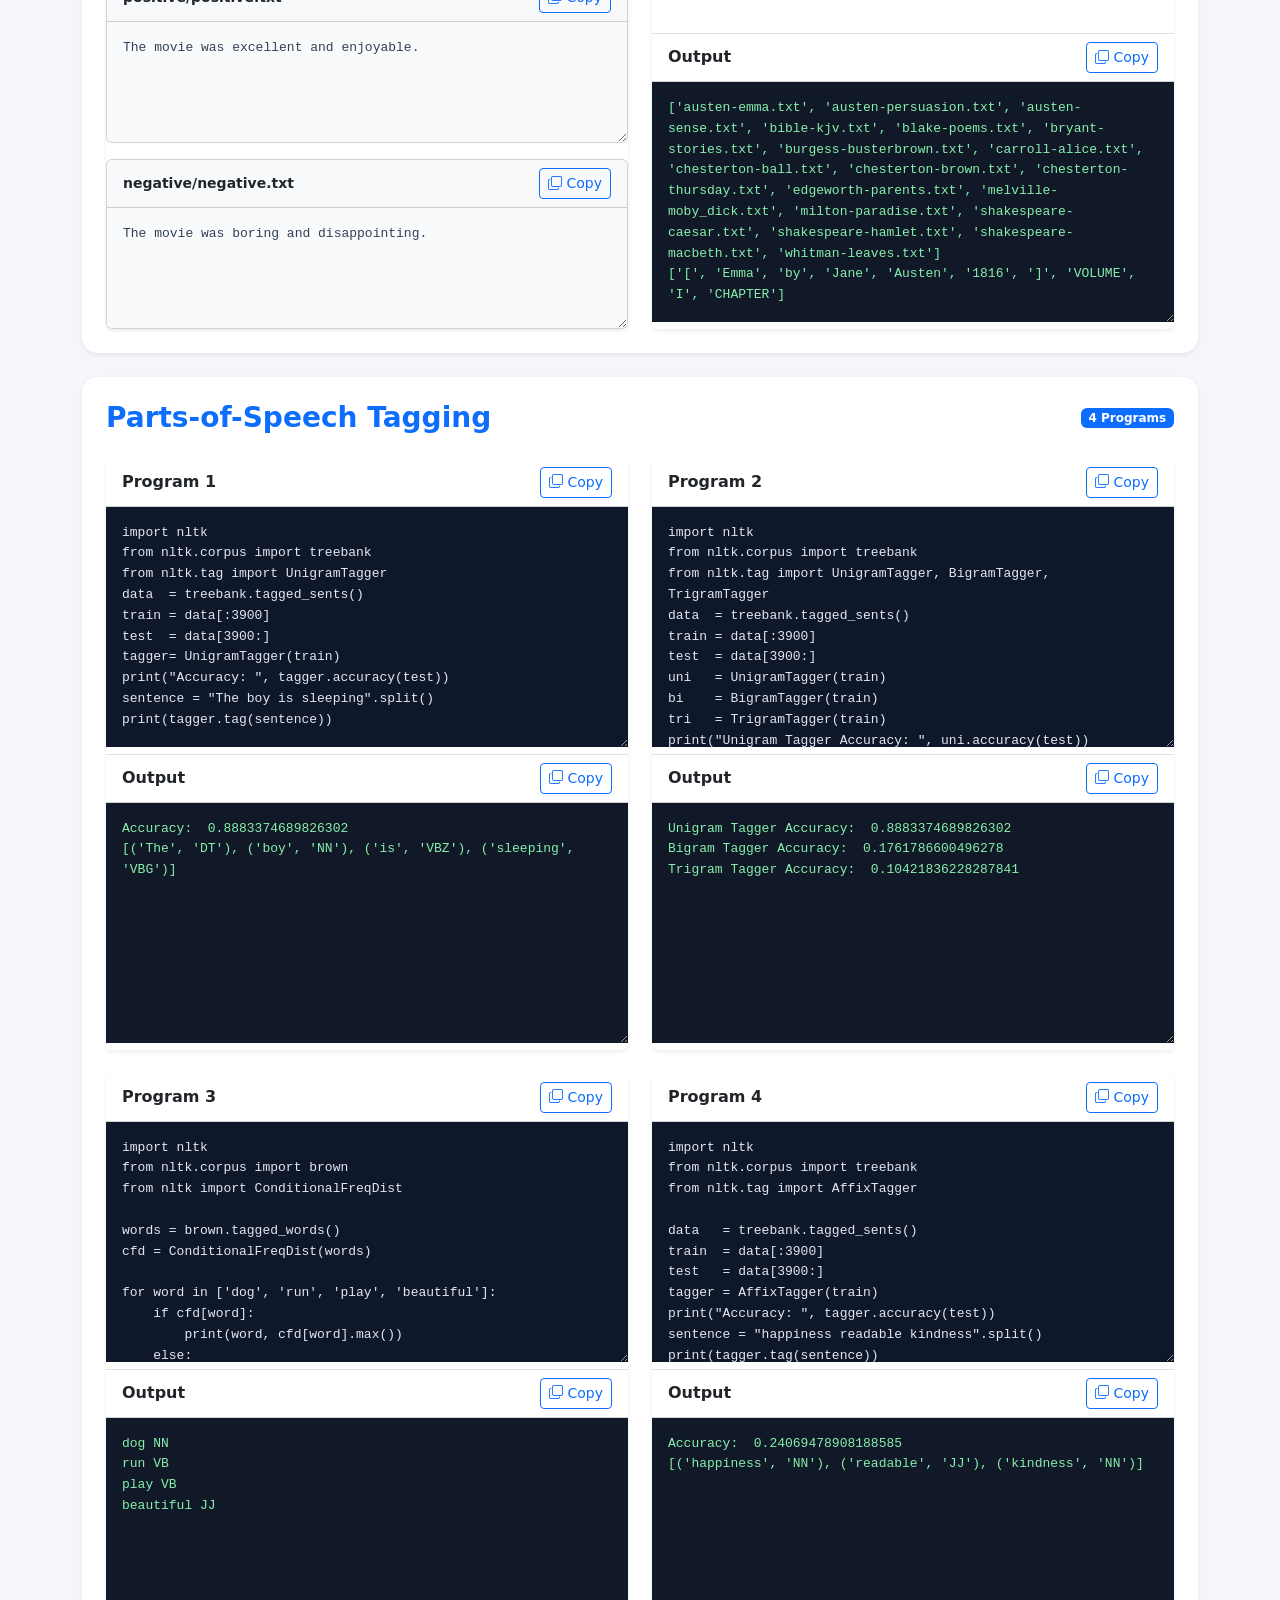
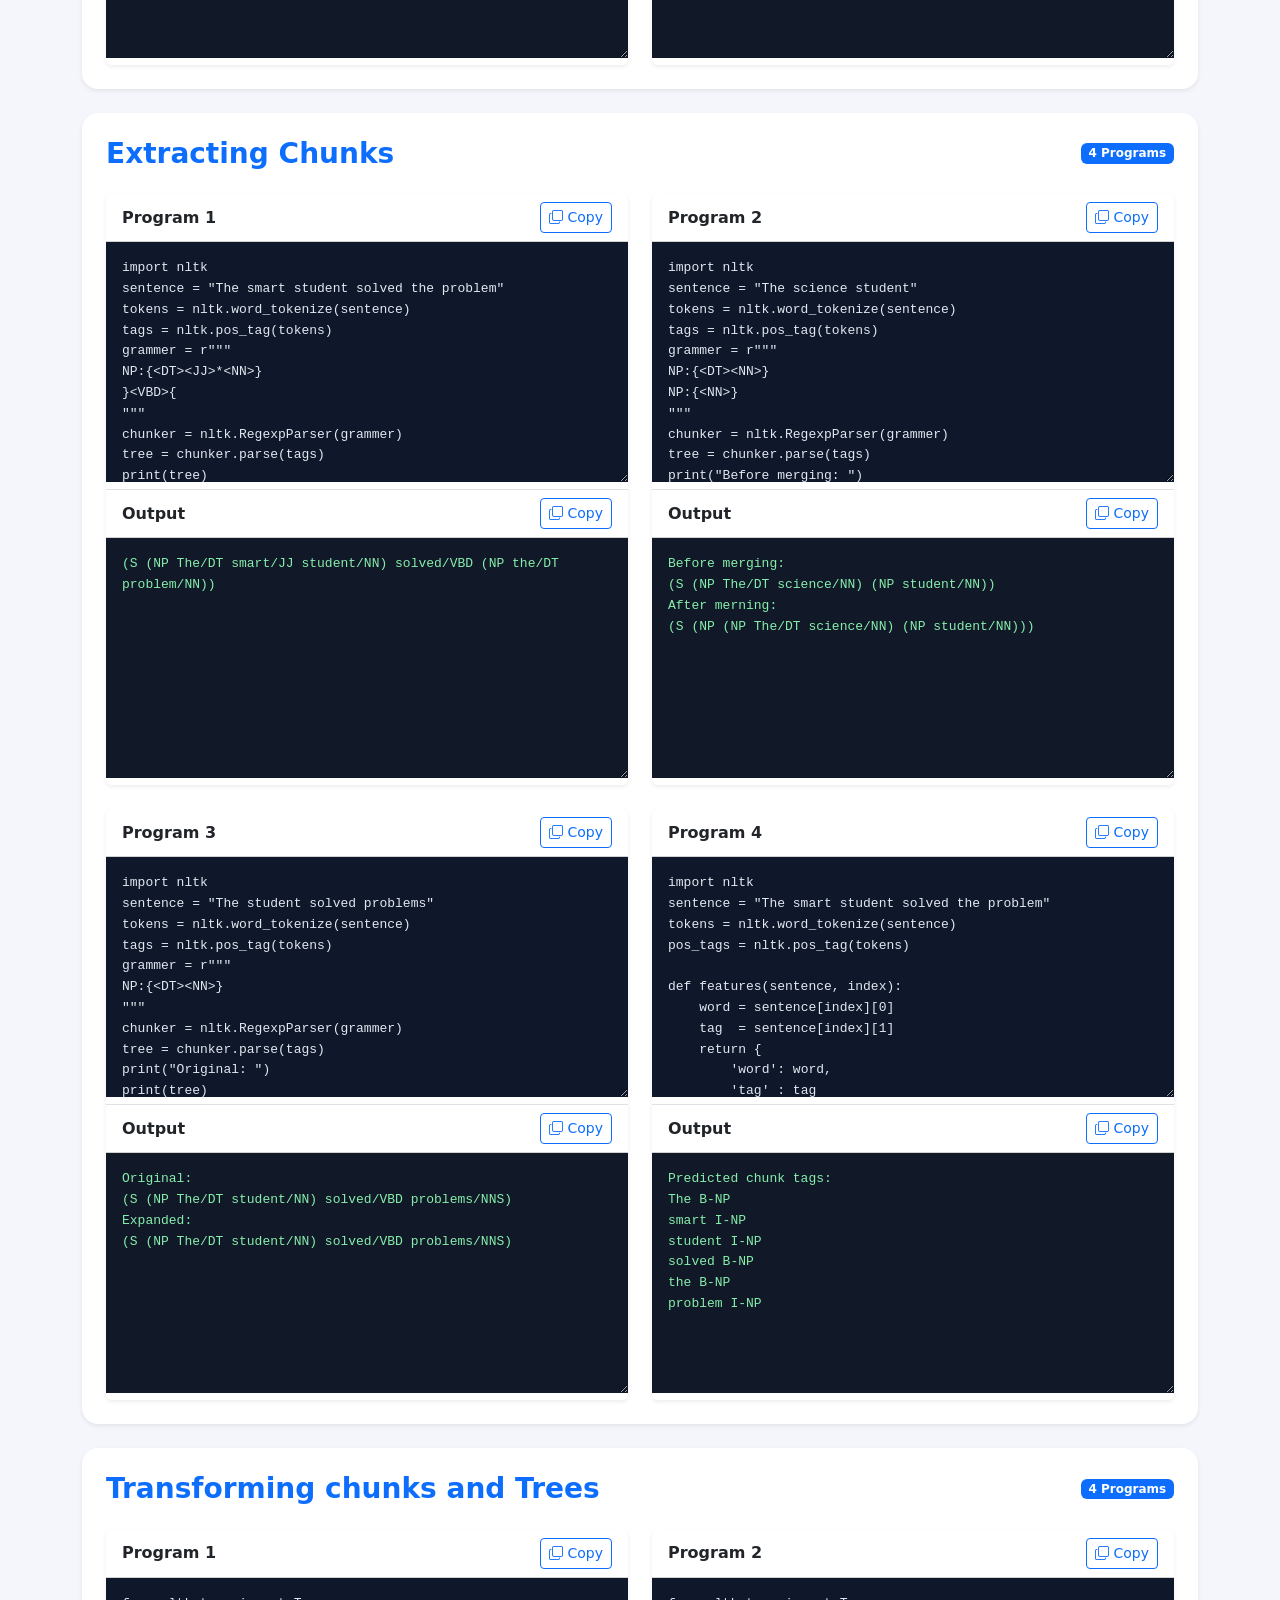
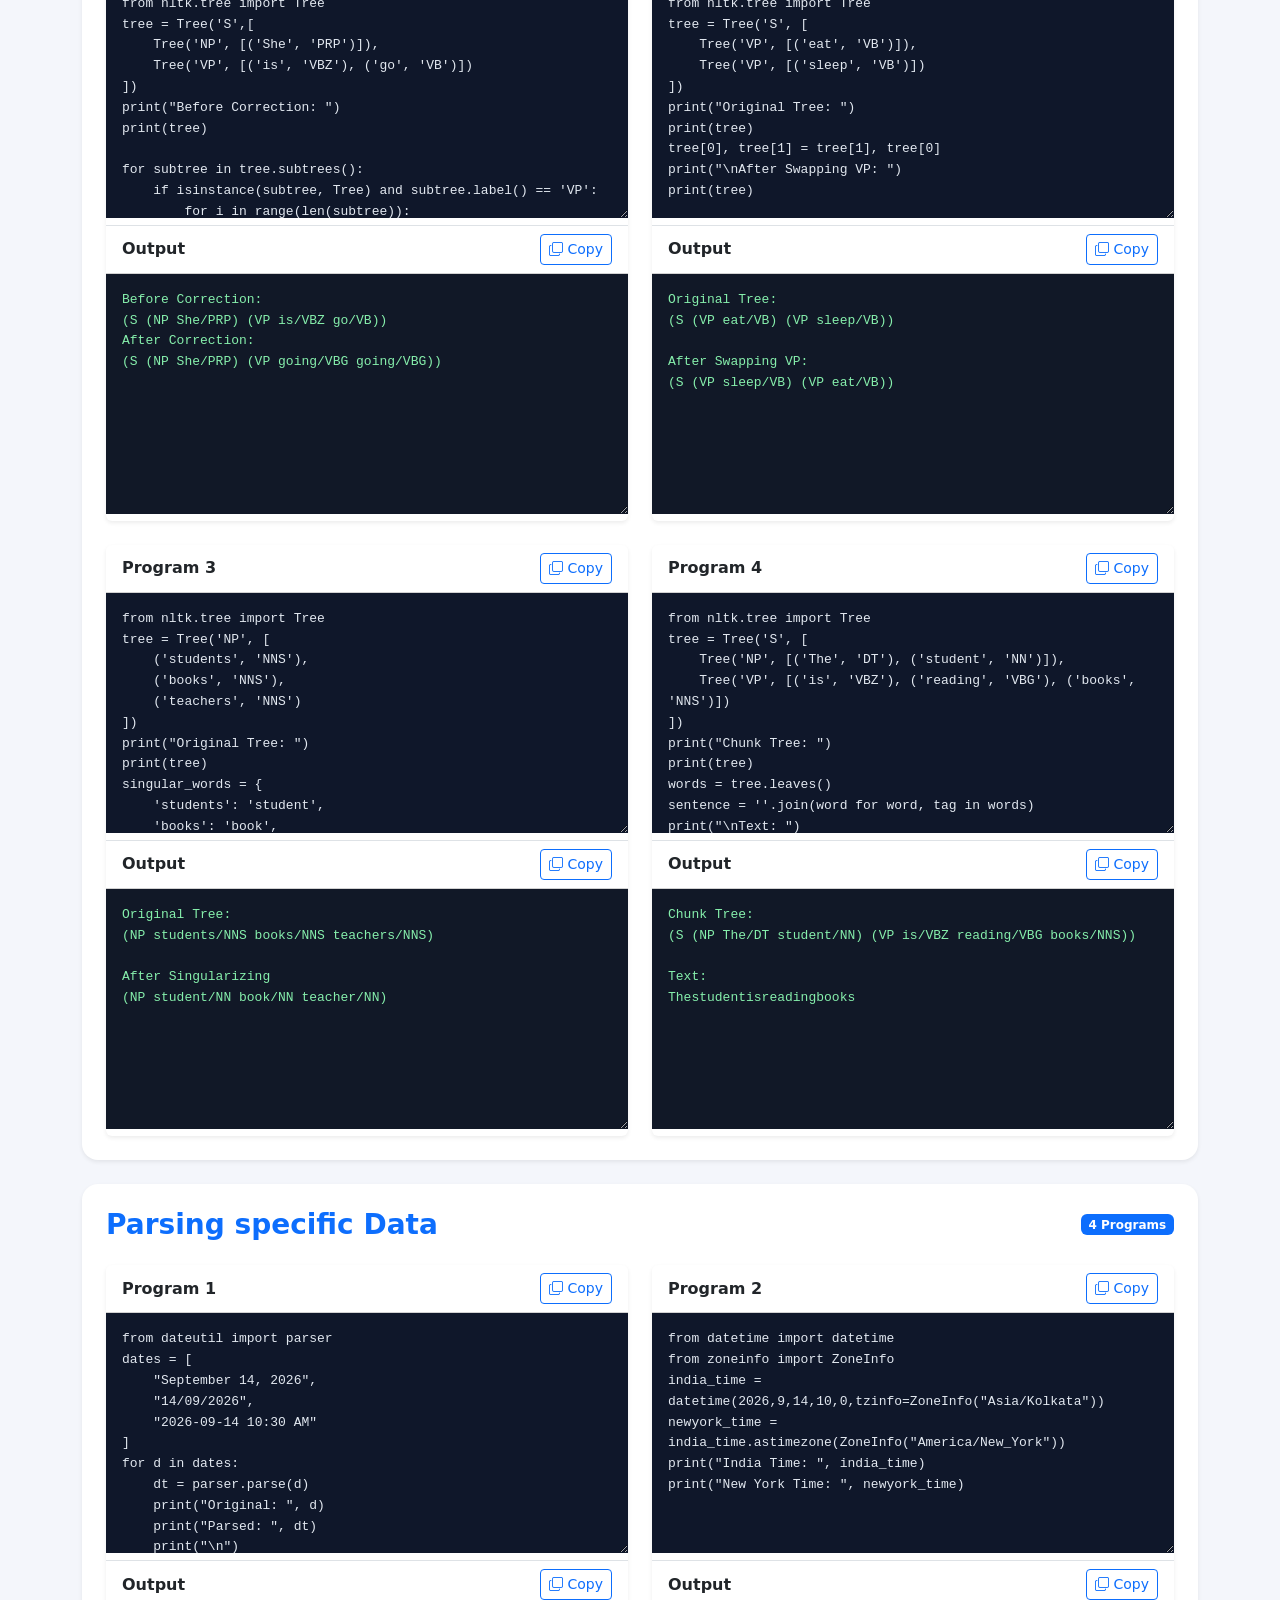
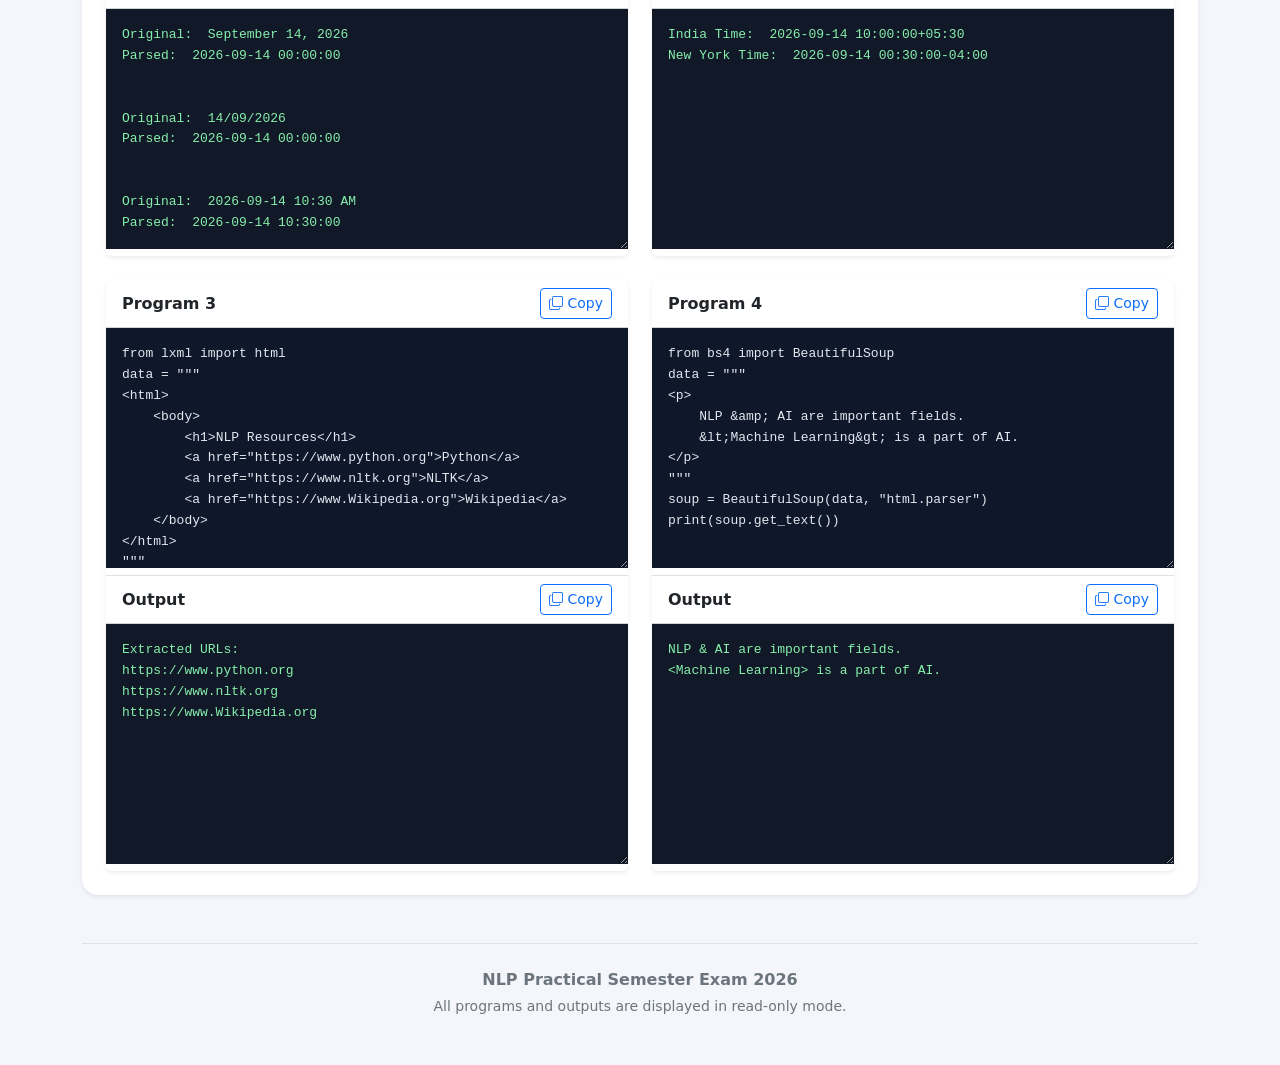
==== commit 20fb4721: "cache updated" ====
--- a/index.html
+++ b/index.html
@@ -1,4 +1,4 @@
-<!-- index.html -->
+
 <!DOCTYPE html>
 <html lang="en">
 <head>
@@ -25,6 +25,7 @@
         .file-code { min-height: 120px; background: #f8fafc; color: #334155; }
         .copy-btn:hover { color: #7c3aed; transform: scale(1.05); }
         .exercise-section { scroll-margin-top: 20px; }
+        #updateContentBtn:hover { transform: translateY(-2px); }
     </style>
 </head>
 <body>
@@ -33,6 +34,14 @@
 
     <!-- Header -->
     <header class="hero text-white text-center rounded-4 p-4 p-md-5 mb-4">
+
+        <div class="d-flex justify-content-end mb-3">
+            <button id="updateContentBtn" class="btn btn-light btn-sm fw-semibold">
+                <i class="bi bi-arrow-clockwise me-1"></i>
+                Load Updated Content
+            </button>
+        </div>
+
         <span class="badge bg-light text-primary mb-3">2026 • Practical Examination</span>
         <h1 class="display-6 fw-bold">NLP Practical Exam</h1>
         <p class="mb-3">Natural Language Processing — Python Programs & Outputs</p>
@@ -94,20 +103,25 @@
     const container = document.getElementById("exercisesContainer");
     const searchInput = document.getElementById("searchInput");
     const clearSearch = document.getElementById("clearSearch");
-
+    const updateContentBtn = document.getElementById("updateContentBtn");
+
+    // Read files
     const readFile = async (path) => {
         try {
             const response = await fetch(path);
+
             if (!response.ok) {
                 throw new Error("File not found");
             }
+
             return await response.text();
         } catch (error) {
             return "Unable to load: " + path +
-                   "\n\nCheck the file path and run this webpage using a local web server.";
-        }
-    };
-
+                "\n\nCheck the file path and run this webpage using a local web server.";
+        }
+    };
+
+    // Create read-only text areas
     const createTextarea = (content, className, label) => {
         const textarea = document.createElement("textarea");
         textarea.className = className;
@@ -118,6 +132,7 @@
         return textarea;
     };
 
+    // Copy button
     const createCopyButton = (textarea) => {
         const button = document.createElement("button");
         button.type = "button";
@@ -128,31 +143,33 @@
             try {
                 await navigator.clipboard.writeText(textarea.value);
                 button.innerHTML = '<i class="bi bi-check2"></i> Copied';
-                setTimeout(() => {
-                    button.innerHTML = '<i class="bi bi-copy"></i> Copy';
-                }, 1500);
             } catch (error) {
                 textarea.focus();
                 textarea.select();
+
                 const copied = document.execCommand("copy");
+
                 button.innerHTML = copied
                     ? '<i class="bi bi-check2"></i> Copied'
                     : '<i class="bi bi-exclamation-circle"></i> Select & Copy';
-                setTimeout(() => {
-                    button.innerHTML = '<i class="bi bi-copy"></i> Copy';
-                }, 1500);
-            }
+            }
+
+            setTimeout(() => {
+                button.innerHTML = '<i class="bi bi-copy"></i> Copy';
+            }, 1500);
         });
 
         return button;
     };
 
+    // Supporting text files
     const createFileCard = async (path, title) => {
         const card = document.createElement("div");
         card.className = "card mt-3 overflow-hidden";
 
         const header = document.createElement("div");
         header.className = "card-header bg-light d-flex justify-content-between align-items-center gap-2";
+
         const heading = document.createElement("span");
         heading.className = "fw-semibold small";
         heading.textContent = title;
@@ -168,6 +185,7 @@
         return card;
     };
 
+    // Program card
     const createProgramCard = async (exercise, program) => {
         const col = document.createElement("div");
         col.className = "col-12 col-xl-6 program-item";
@@ -182,7 +200,10 @@
         title.className = "fw-semibold";
         title.textContent = "Program " + program;
 
-        const programContent = await readFile(`assets/${exercise}/${program}.py`);
+        const programContent = await readFile(
+            `assets/${exercise}/${program}.py`
+        );
+
         const programArea = createTextarea(
             programContent,
             "program-code",
@@ -197,22 +218,25 @@
         body.appendChild(programArea);
 
         const outputHeader = document.createElement("div");
-        outputHeader.className = "card-header bg-white border-top d-flex justify-content-between align-items-center gap-2";
+        outputHeader.className =
+            "card-header bg-white border-top d-flex justify-content-between align-items-center gap-2";
 
         const outputTitle = document.createElement("span");
         outputTitle.className = "fw-semibold";
         outputTitle.textContent = "Output";
 
-        const outputContent = await readFile(`assets/${exercise}/output${program}.txt`);
+        const outputContent = await readFile(
+            `assets/${exercise}/output${program}.txt`
+        );
+
         const outputArea = createTextarea(
             outputContent,
             "output-code",
-            `Exercise ${exercise}, output`
+            `Exercise ${exercise}, Program ${program} output`
         );
 
-        const outputCopy = createCopyButton(outputArea);
         outputHeader.appendChild(outputTitle);
-        outputHeader.appendChild(outputCopy);
+        outputHeader.appendChild(createCopyButton(outputArea));
 
         const outputBody = document.createElement("div");
         outputBody.className = "p-0";
@@ -223,7 +247,7 @@
         card.appendChild(outputHeader);
         card.appendChild(outputBody);
 
-        // Supporting text files for Exercise 3
+        // Exercise 3 sample files
         if (exercise === 3 && program === 2) {
             card.appendChild(await createFileCard(
                 "assets/3/sample.txt",
@@ -236,6 +260,7 @@
                 "assets/3/positive/positive.txt",
                 "positive/positive.txt"
             ));
+
             card.appendChild(await createFileCard(
                 "assets/3/negative/negative.txt",
                 "negative/negative.txt"
@@ -246,38 +271,8 @@
         return col;
     };
 
-    const createExercise = async (exercise) => {
-        const section = document.createElement("section");
-        section.id = "exercise" + exercise;
-        section.className = "exercise-section bg-white rounded-4 shadow-sm p-3 p-md-4 mb-4";
-
-        const headingRow = document.createElement("div");
-        headingRow.className = "d-flex justify-content-between align-items-center flex-wrap gap-2 mb-4";
-
-        const heading = document.createElement("h2");
-        heading.className = "h3 fw-bold text-primary mb-0";
-        heading.textContent = exercisesSet[exercise];
-
-        const badge = document.createElement("span");
-        badge.className = "badge text-bg-primary";
-        badge.textContent = "4 Programs";
-
-        headingRow.appendChild(heading);
-        headingRow.appendChild(badge);
-        section.appendChild(headingRow);
-
-        const row = document.createElement("div");
-        row.className = "row g-4";
-
-        for (let program = 1; program <= 4; program++) {
-            row.appendChild(await createProgramCard(exercise, program));
-        }
-
-        section.appendChild(row);
-        return section;
-    };
-
-    let exercisesSet = {
+    // Exercise names
+    const exercisesSet = {
         1: "Tokenizing text and wordnet basics",
         2: "Replacing and Correcting Words",
         3: "Creating Custom corpus",
@@ -285,8 +280,43 @@
         5: "Extracting Chunks",
         6: "Transforming chunks and Trees",
         7: "Parsing specific Data"
-    }
-
+    };
+
+    // Create exercise section
+    const createExercise = async (exercise) => {
+        const section = document.createElement("section");
+        section.id = "exercise" + exercise;
+        section.className =
+            "exercise-section bg-white rounded-4 shadow-sm p-3 p-md-4 mb-4";
+
+        const headingRow = document.createElement("div");
+        headingRow.className =
+            "d-flex justify-content-between align-items-center flex-wrap gap-2 mb-4";
+
+        const heading = document.createElement("h2");
+        heading.className = "h3 fw-bold text-primary mb-0";
+        heading.textContent = exercisesSet[exercise];
+
+        const badge = document.createElement("span");
+        badge.className = "badge text-bg-primary";
+        badge.textContent = "4 Programs";
+
+        headingRow.appendChild(heading);
+        headingRow.appendChild(badge);
+        section.appendChild(headingRow);
+
+        const row = document.createElement("div");
+        row.className = "row g-4";
+
+        for (let program = 1; program <= 4; program++) {
+            row.appendChild(await createProgramCard(exercise, program));
+        }
+
+        section.appendChild(row);
+        return section;
+    };
+
+    // Load all exercises
     const loadExercises = async () => {
         container.innerHTML = "";
 
@@ -294,10 +324,10 @@
             container.appendChild(await createExercise(exercise));
         }
 
-        document.getElementById("loadingMessage")?.remove();
         applySearch();
     };
 
+    // Search programs and code
     const applySearch = () => {
         const query = searchInput.value.trim().toLowerCase();
 
@@ -305,11 +335,14 @@
             let visiblePrograms = 0;
 
             section.querySelectorAll(".program-item").forEach(item => {
-                const matches = item.textContent.toLowerCase().includes(query) ||
-                                Array.from(item.querySelectorAll("textarea"))
-                                    .some(area => area.value.toLowerCase().includes(query));
+                const matches =
+                    section.querySelector("h2").textContent.toLowerCase().includes(query) ||
+                    item.textContent.toLowerCase().includes(query) ||
+                    Array.from(item.querySelectorAll("textarea"))
+                        .some(area => area.value.toLowerCase().includes(query));
 
                 item.classList.toggle("d-none", !matches);
+
                 if (matches) visiblePrograms++;
             });
 
@@ -325,17 +358,102 @@
         searchInput.focus();
     });
 
-    loadExercises();
-    if ("serviceWorker" in navigator) {
-    window.addEventListener("load", async () => {
+    // Load Updated Content button
+    updateContentBtn.addEventListener("click", async () => {
+        const originalText = updateContentBtn.innerHTML;
+
+        if (!("serviceWorker" in navigator)) {
+            alert("Offline caching is not supported in this browser.");
+            return;
+        }
+
+        updateContentBtn.disabled = true;
+        updateContentBtn.innerHTML =
+            '<span class="spinner-border spinner-border-sm me-1"></span> Updating...';
+
+        let channel;
+
         try {
             await navigator.serviceWorker.register("/sw.js");
-            console.log("Offline support enabled.");
+            await navigator.serviceWorker.ready;
+
+            let worker = navigator.serviceWorker.controller;
+
+            if (!worker) {
+                await new Promise((resolve, reject) => {
+                    const timeout = setTimeout(() => {
+                        reject(new Error("Service worker is not controlling this page. Reload and try again."));
+                    }, 10000);
+
+                    navigator.serviceWorker.addEventListener(
+                        "controllerchange",
+                        () => {
+                            clearTimeout(timeout);
+                            resolve();
+                        },
+                        { once: true }
+                    );
+                });
+
+                worker = navigator.serviceWorker.controller;
+            }
+
+            if (!worker) {
+                throw new Error("Service worker is unavailable.");
+            }
+
+            channel = new MessageChannel();
+
+            const result = await new Promise((resolve, reject) => {
+                const timeout = setTimeout(() => {
+                    reject(new Error("Update timed out. Please try again."));
+                }, 120000);
+
+                channel.port1.onmessage = event => {
+                    clearTimeout(timeout);
+                    resolve(event.data);
+                };
+
+                worker.postMessage(
+                    { type: "UPDATE_CONTENT" },
+                    [channel.port2]
+                );
+            });
+
+            if (!result.success) {
+                throw new Error(result.message || "Unable to update content.");
+            }
+
+            updateContentBtn.innerHTML =
+                '<i class="bi bi-check-circle me-1"></i> Updated!';
+
+            window.location.reload();
+
         } catch (error) {
-            console.error("Service worker registration failed:", error);
+            console.error("Content update failed:", error);
+            alert("Unable to update content.\n" + error.message);
+
+            updateContentBtn.disabled = false;
+            updateContentBtn.innerHTML = originalText;
+
+        } finally {
+            channel?.port1.close();
         }
     });
-}
+
+    // Register service worker
+    if ("serviceWorker" in navigator) {
+        window.addEventListener("load", async () => {
+            try {
+                await navigator.serviceWorker.register("/sw.js");
+                console.log("Offline support enabled.");
+            } catch (error) {
+                console.error("Service worker registration failed:", error);
+            }
+        });
+    }
+
+    loadExercises();
 </script>
 </body>
 </html>
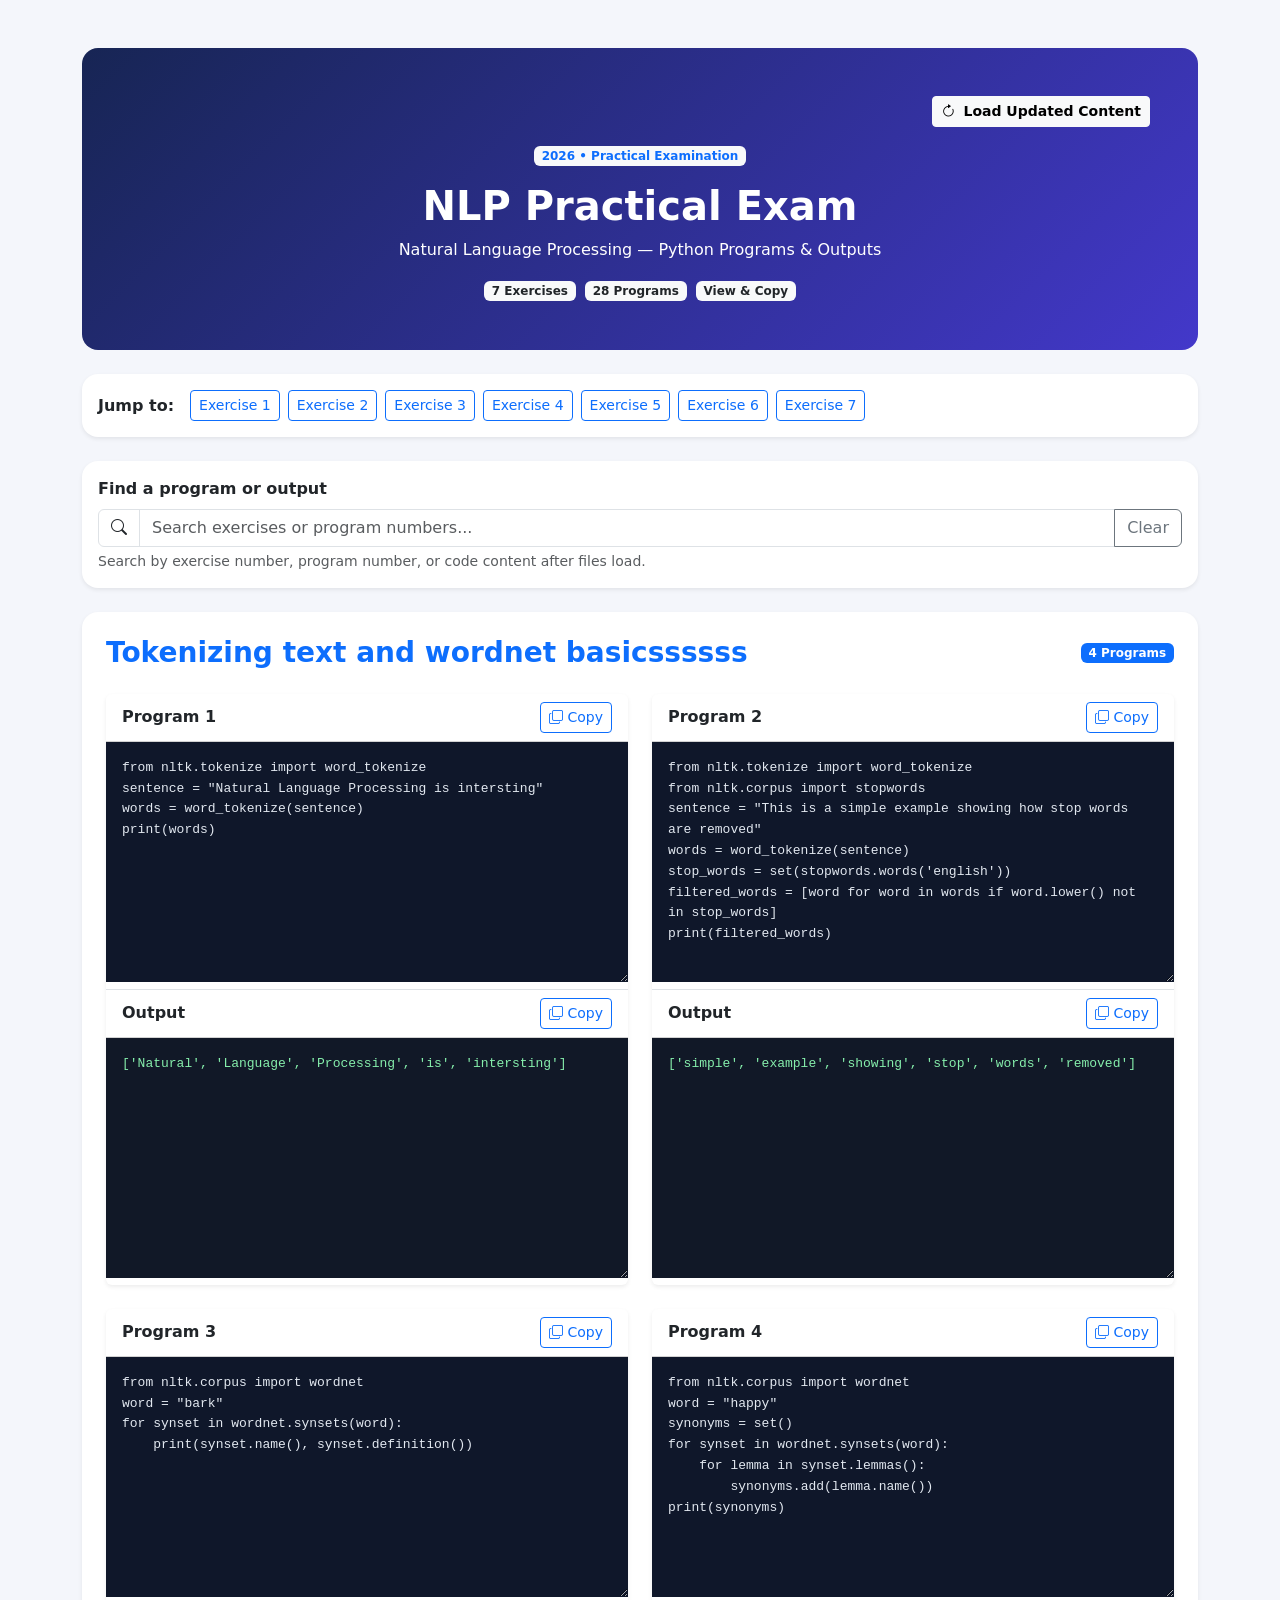
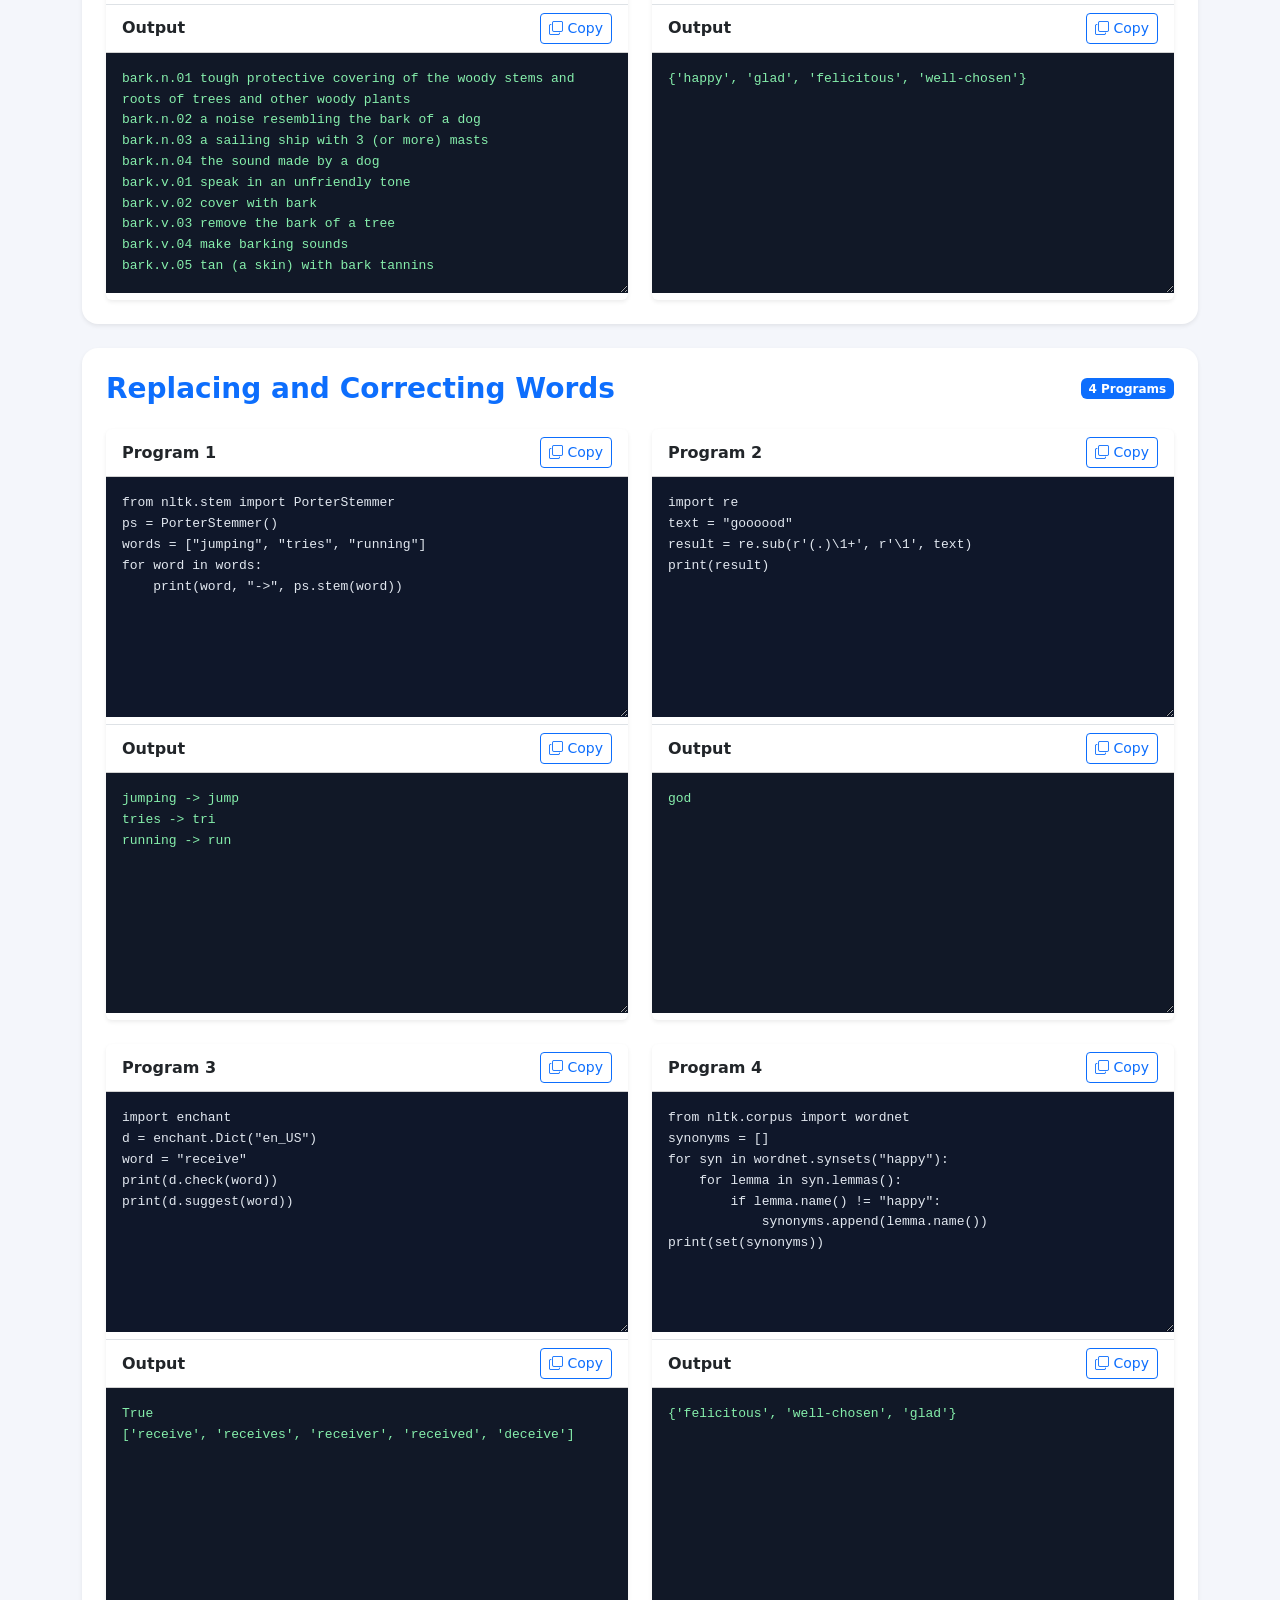
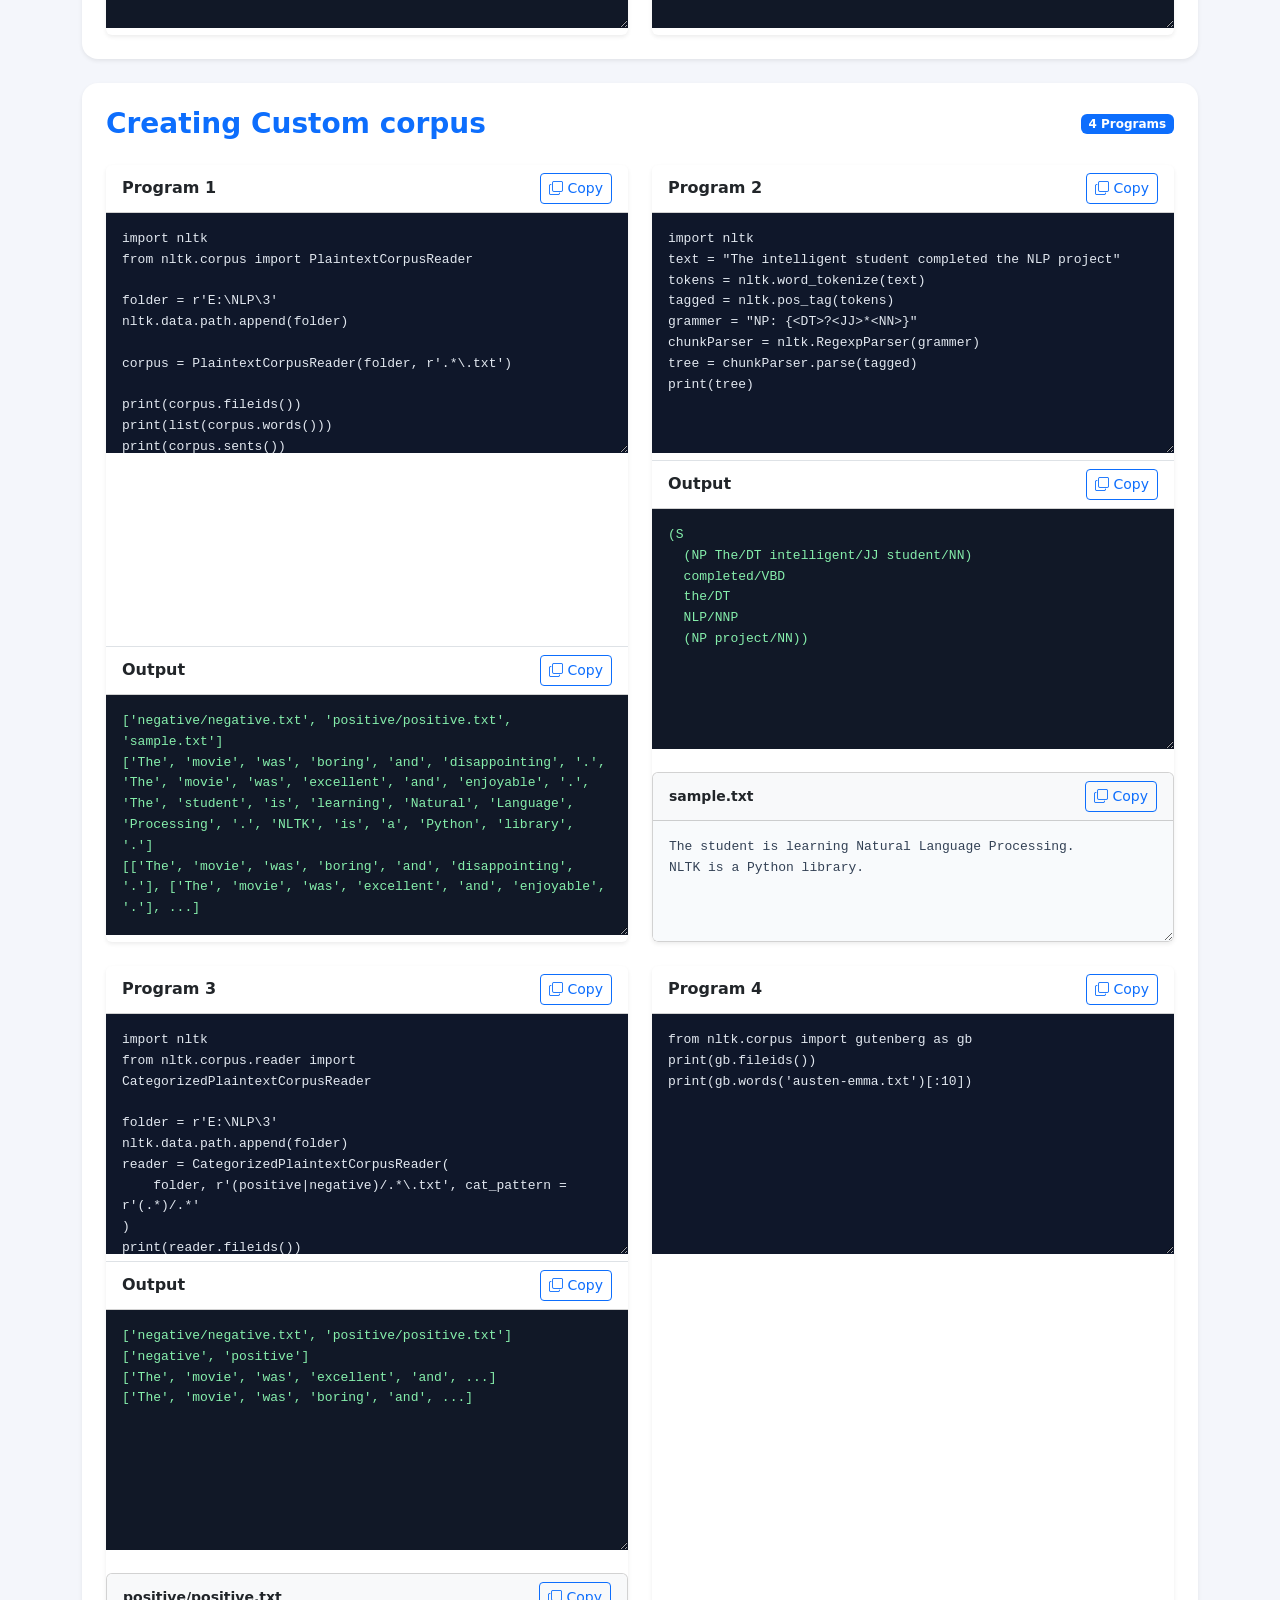
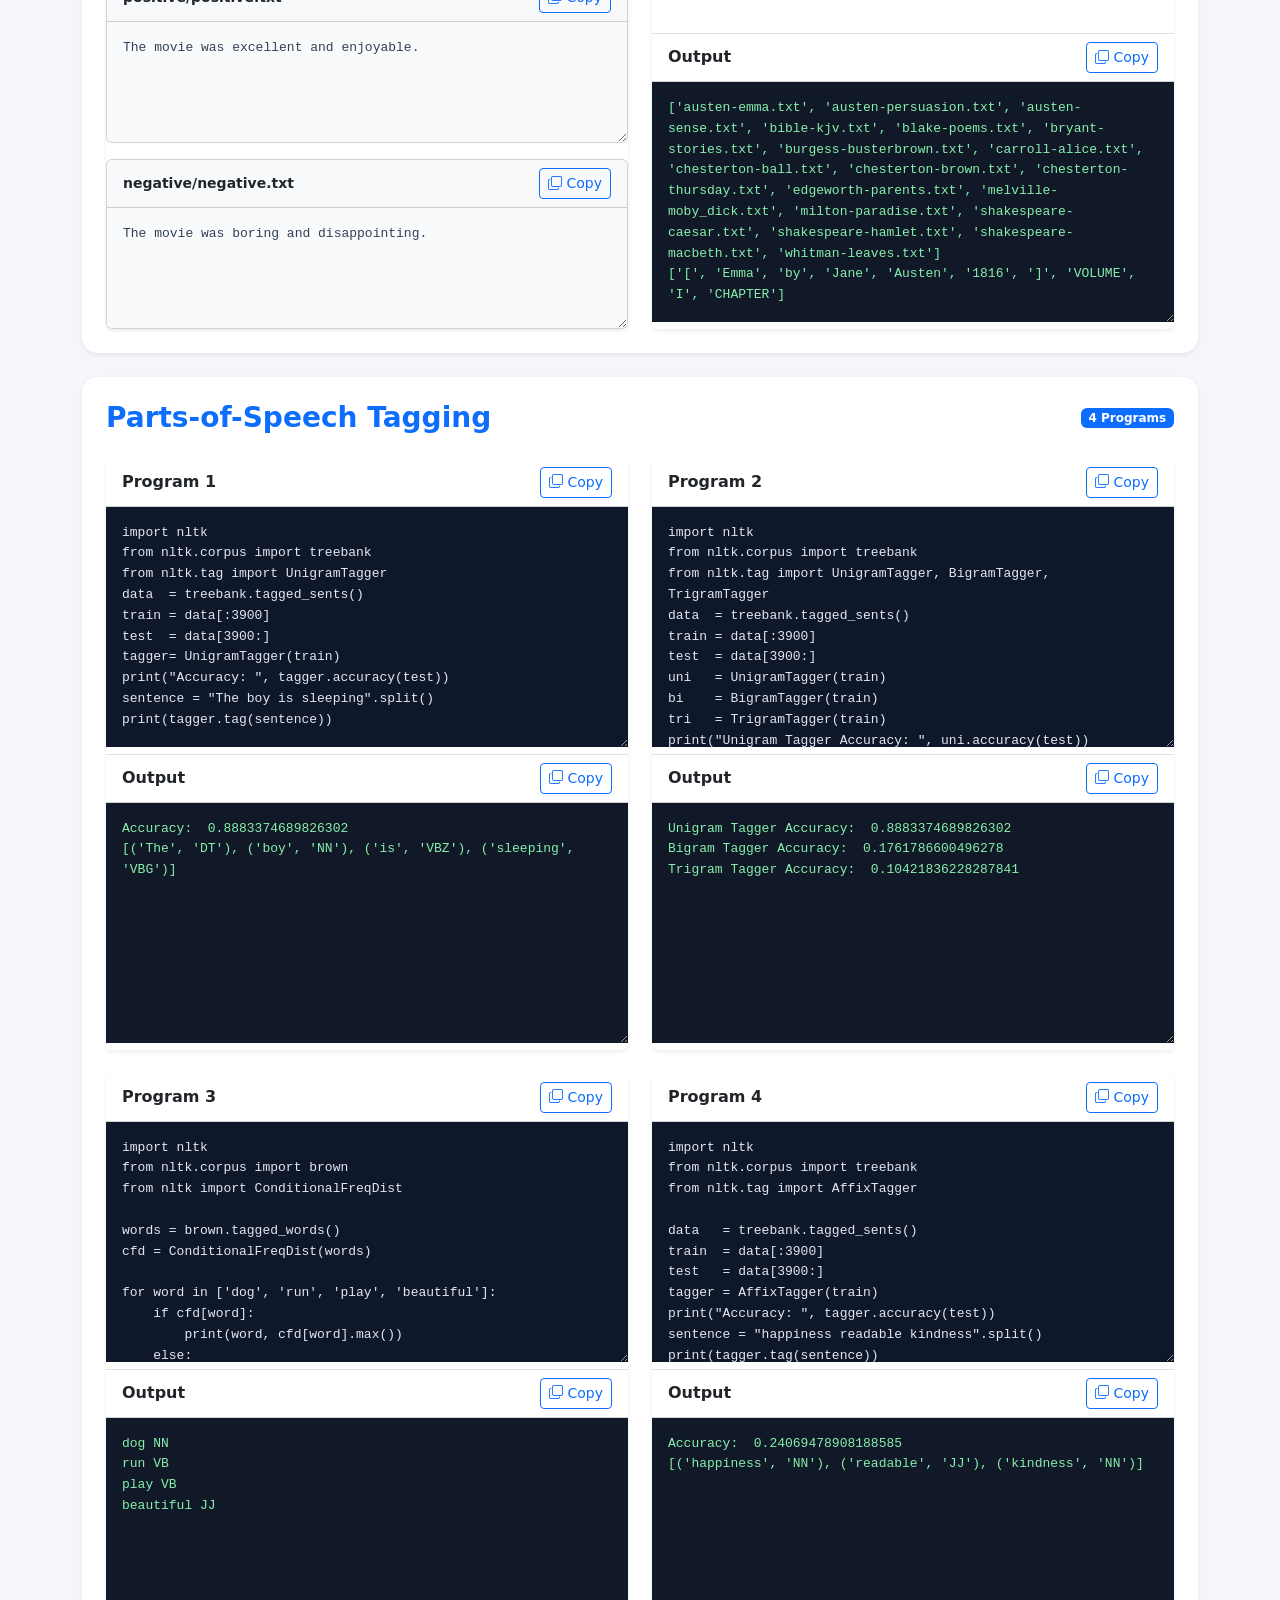
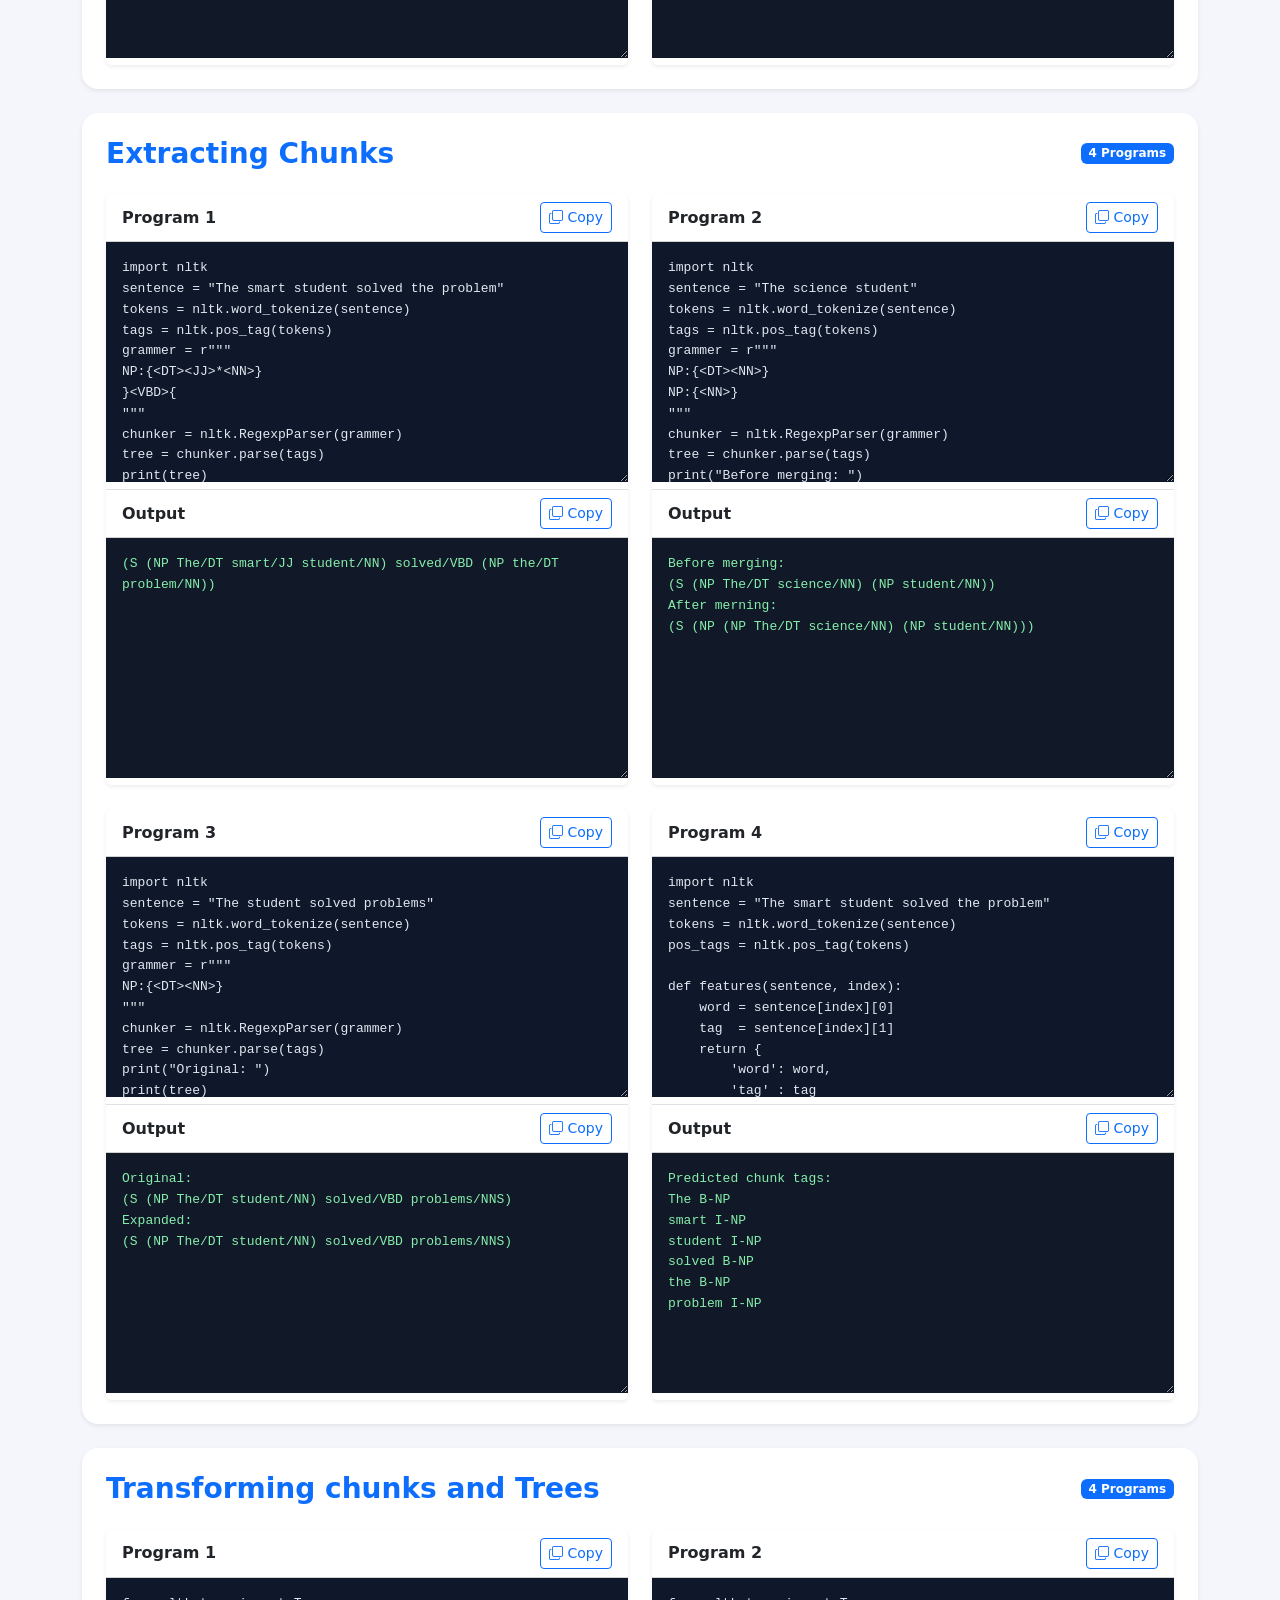
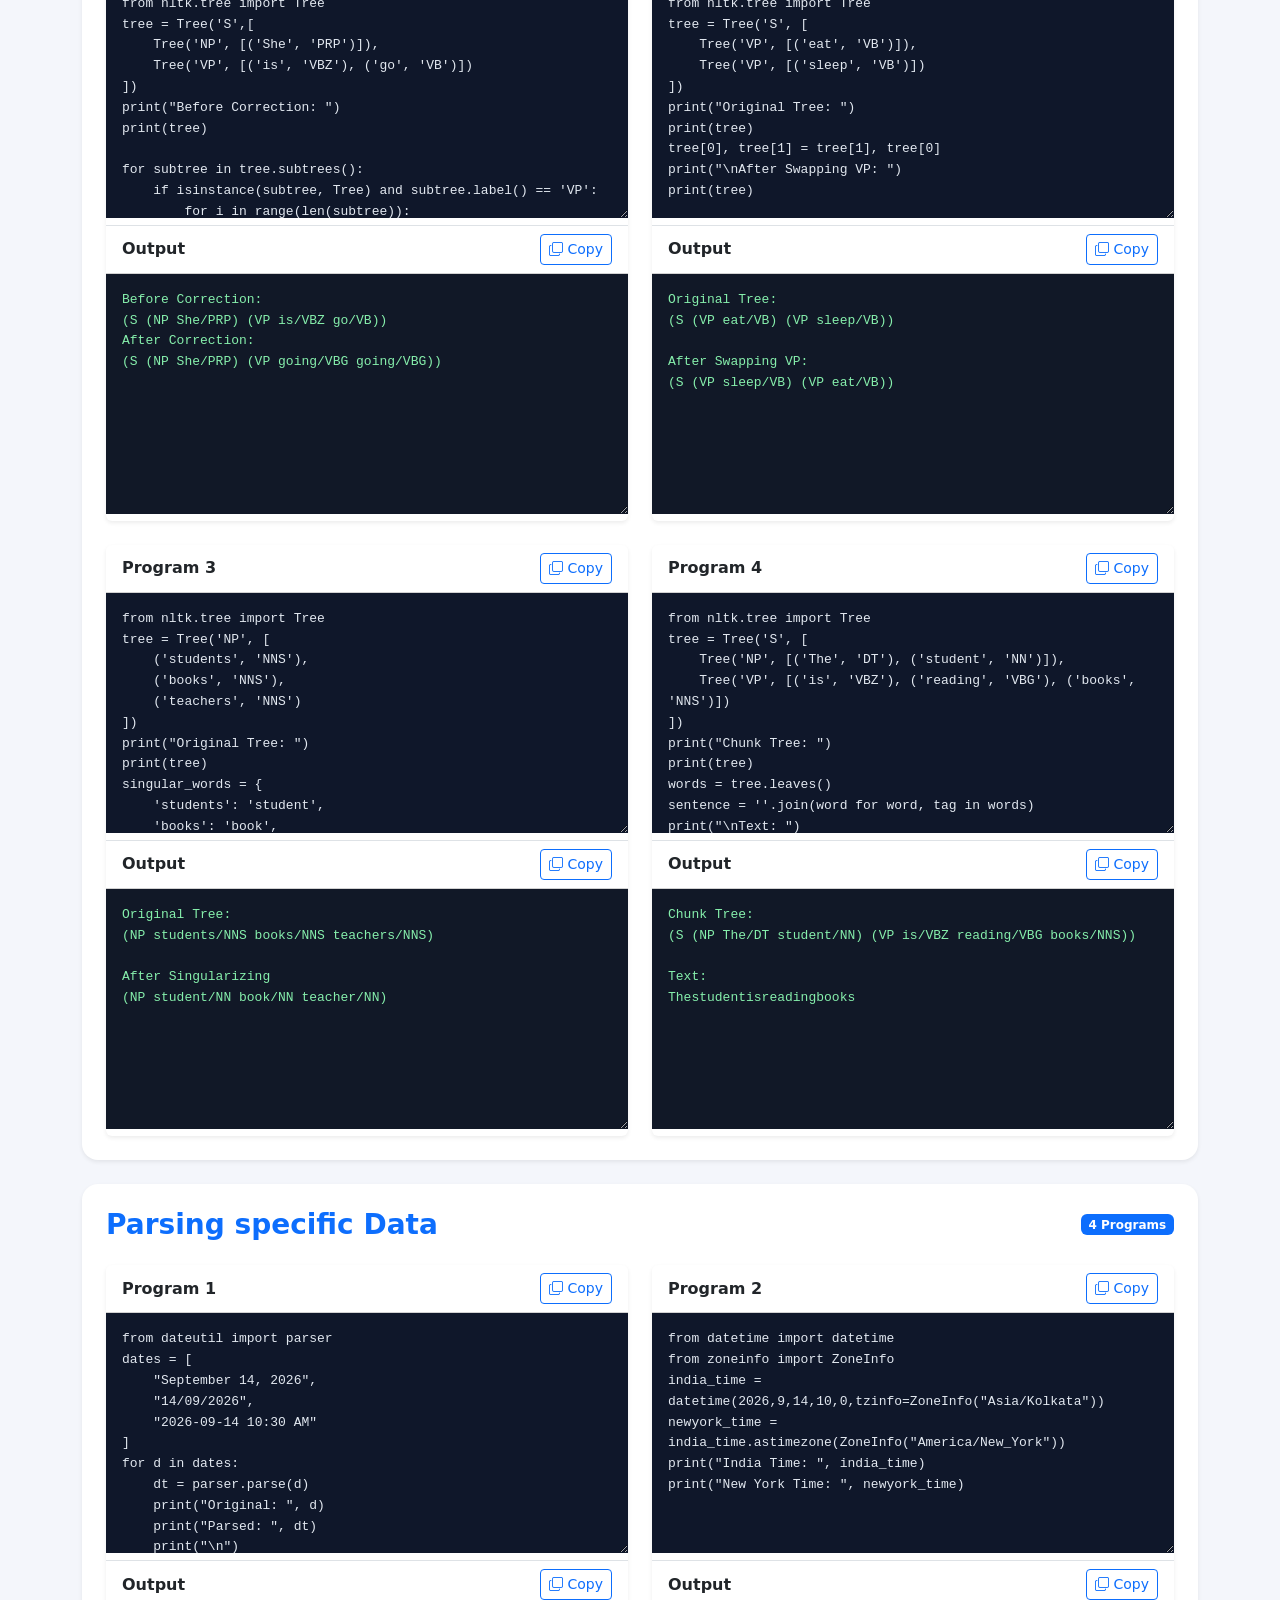
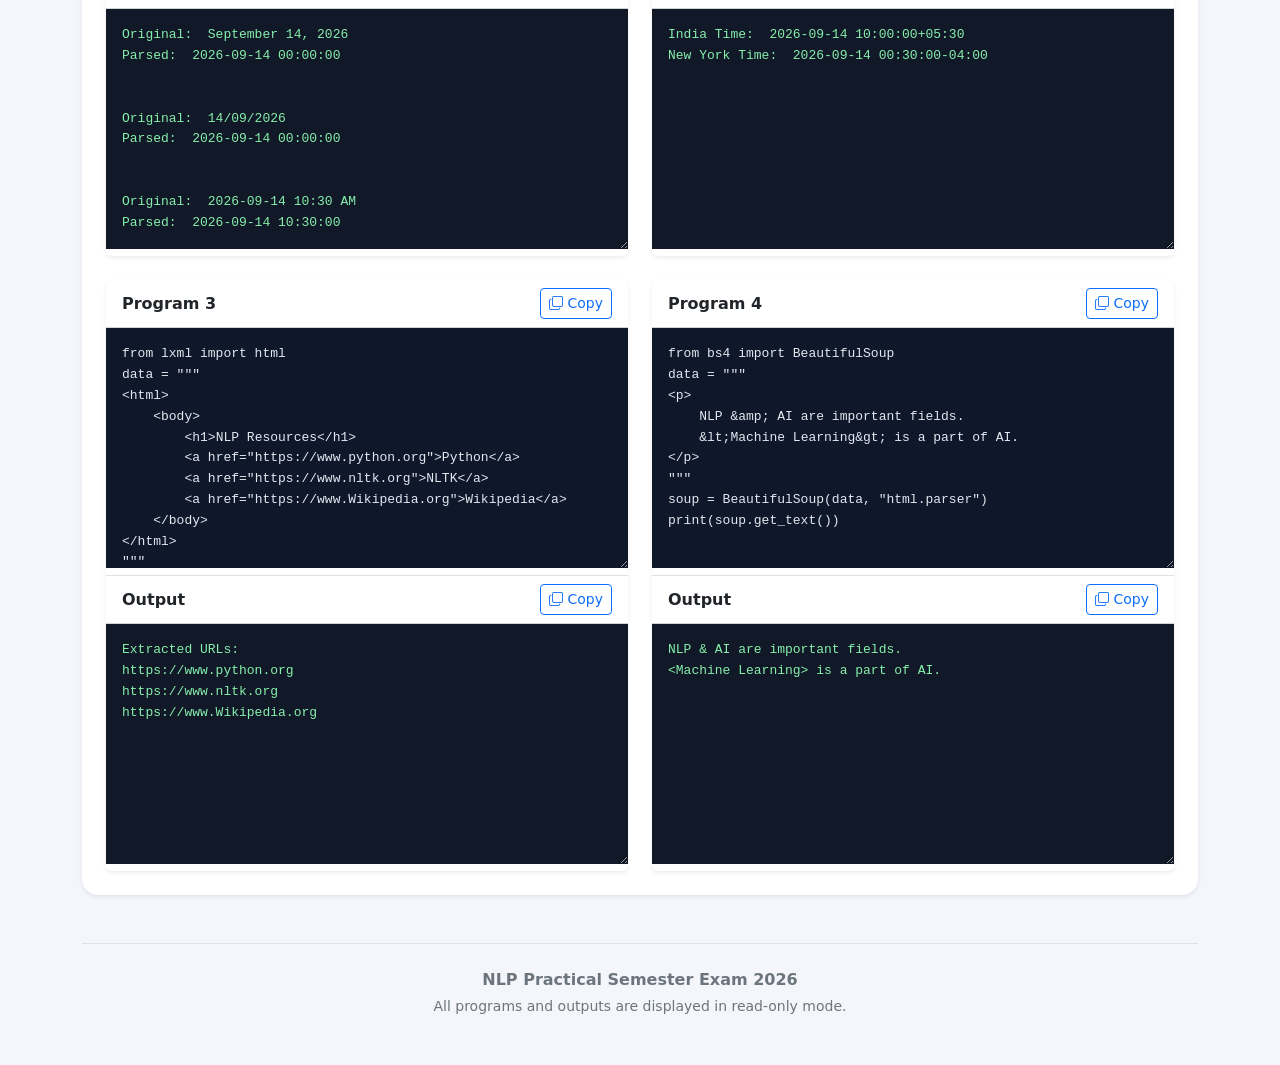
==== commit b6c841c1: "test" ====
--- a/index.html
+++ b/index.html
@@ -273,7 +273,7 @@
 
     // Exercise names
     const exercisesSet = {
-        1: "Tokenizing text and wordnet basics",
+        1: "Tokenizing text and wordnet basicssssss",
         2: "Replacing and Correcting Words",
         3: "Creating Custom corpus",
         4: "Parts-of-Speech Tagging",
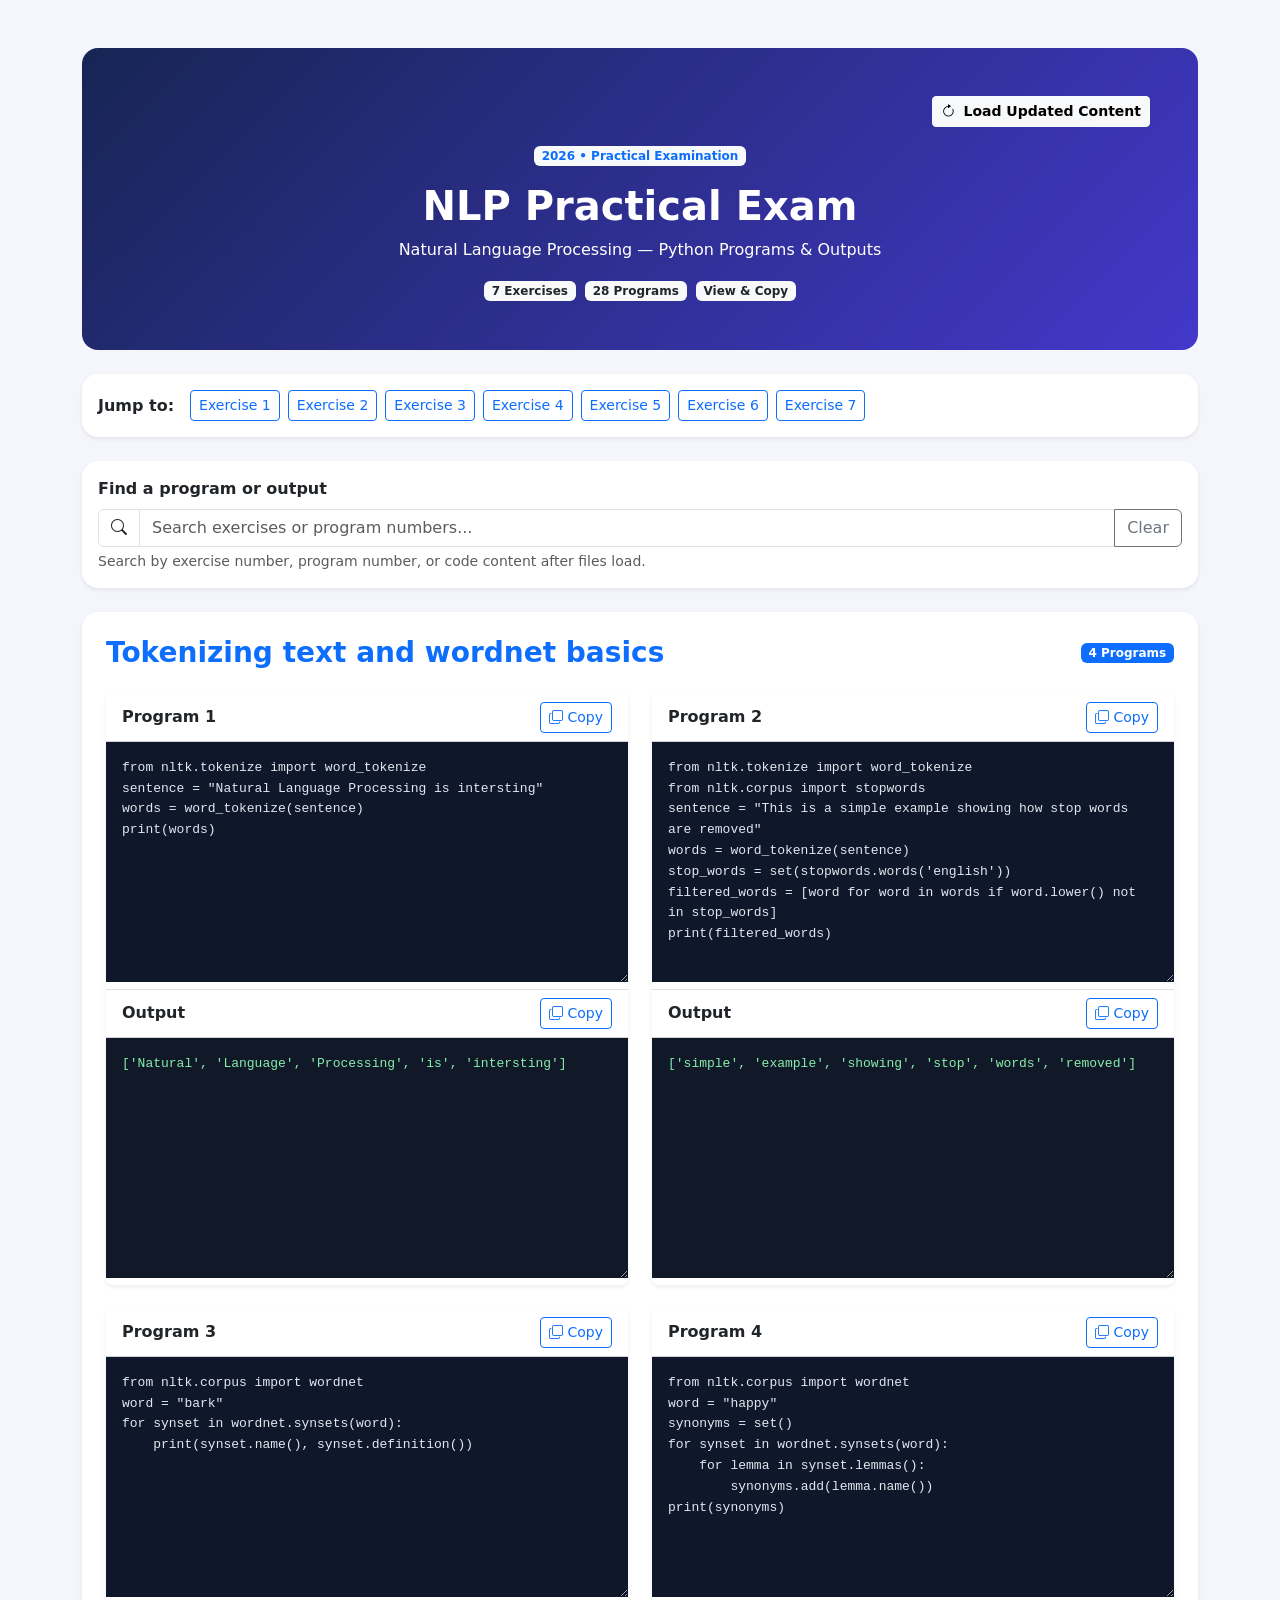
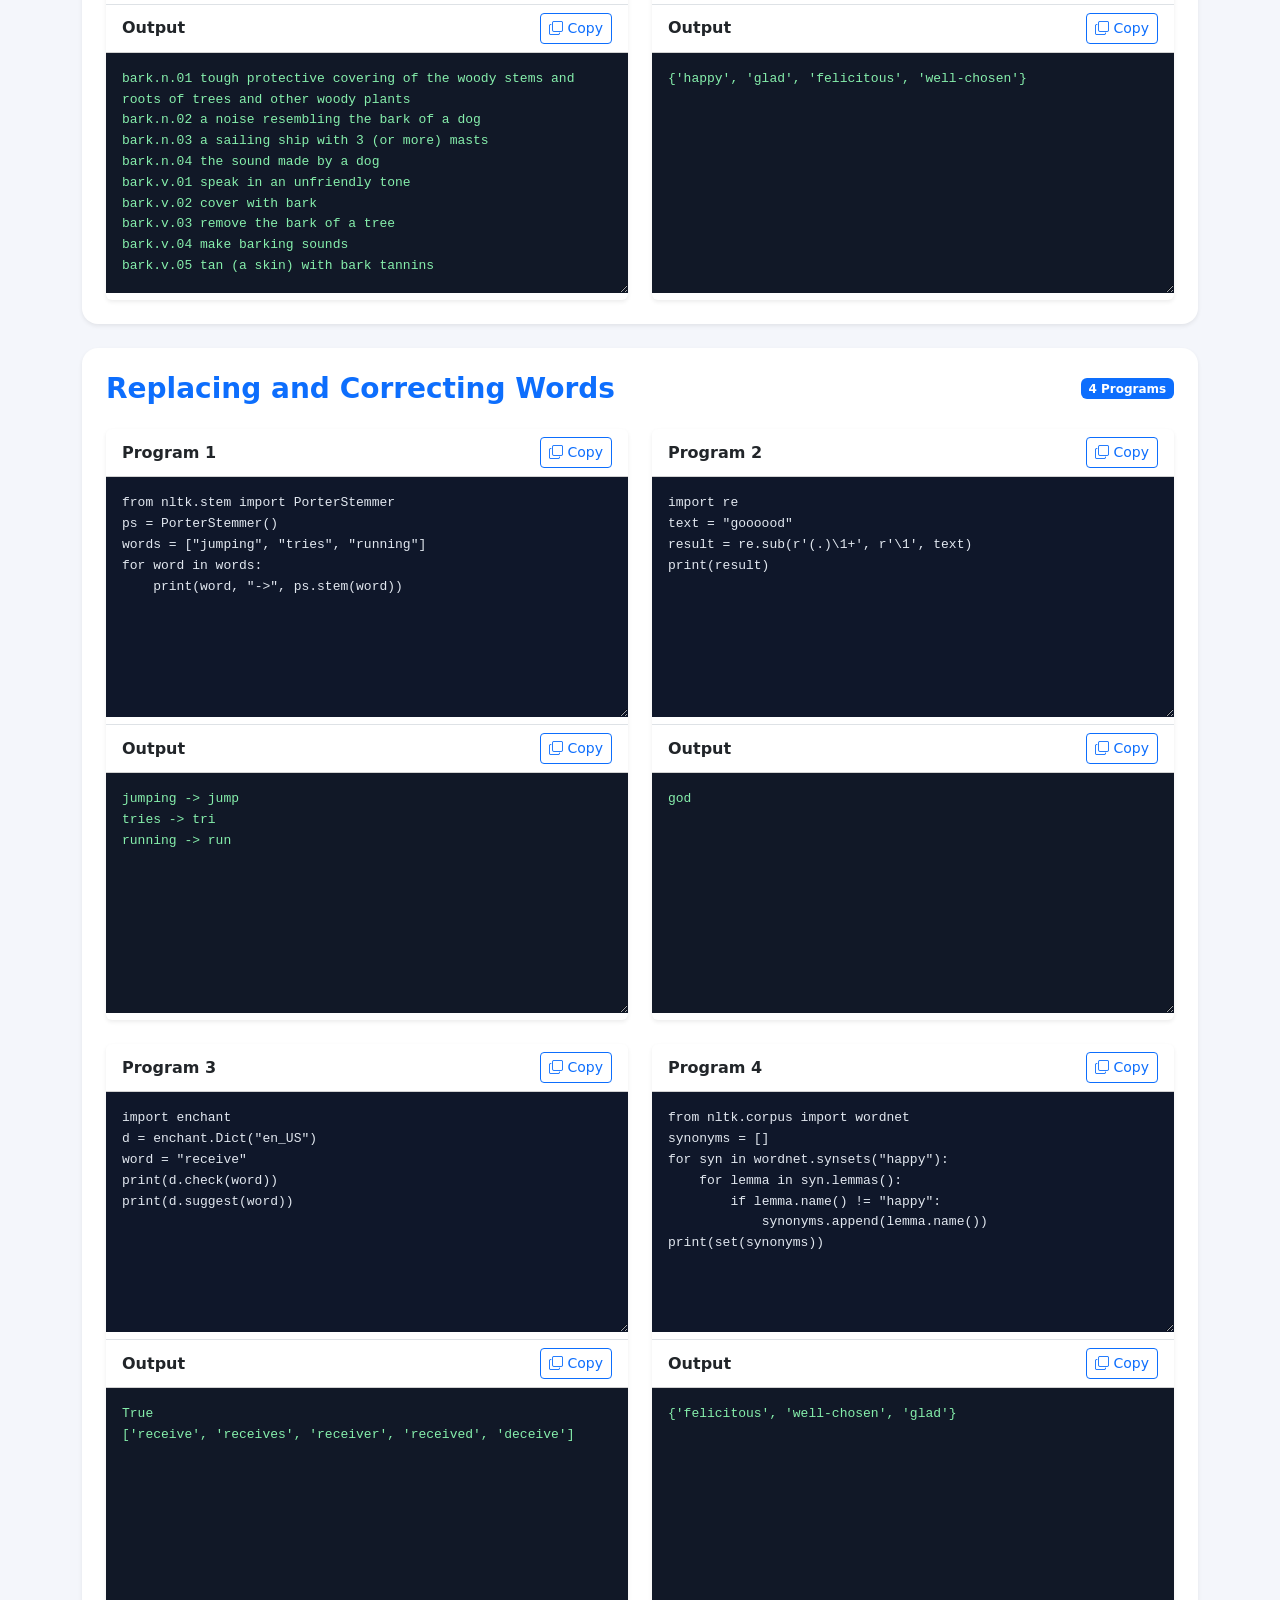
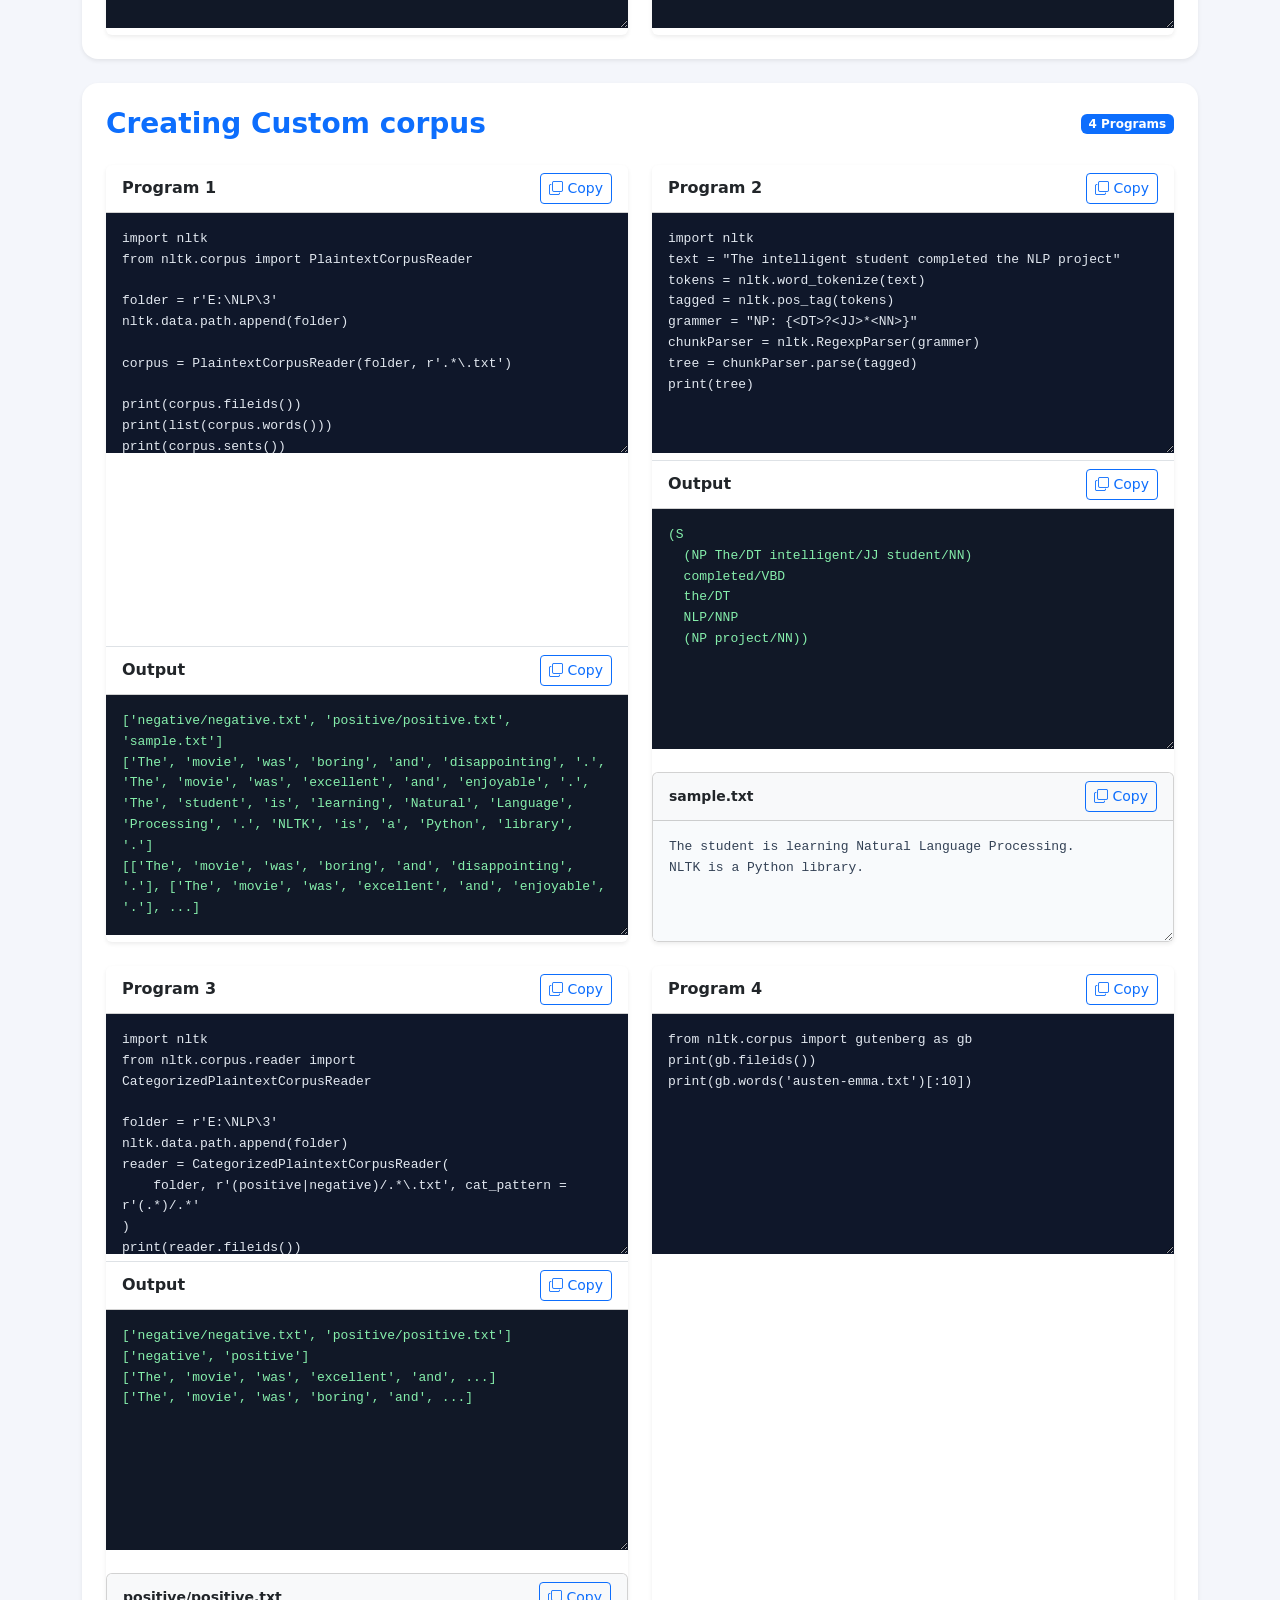
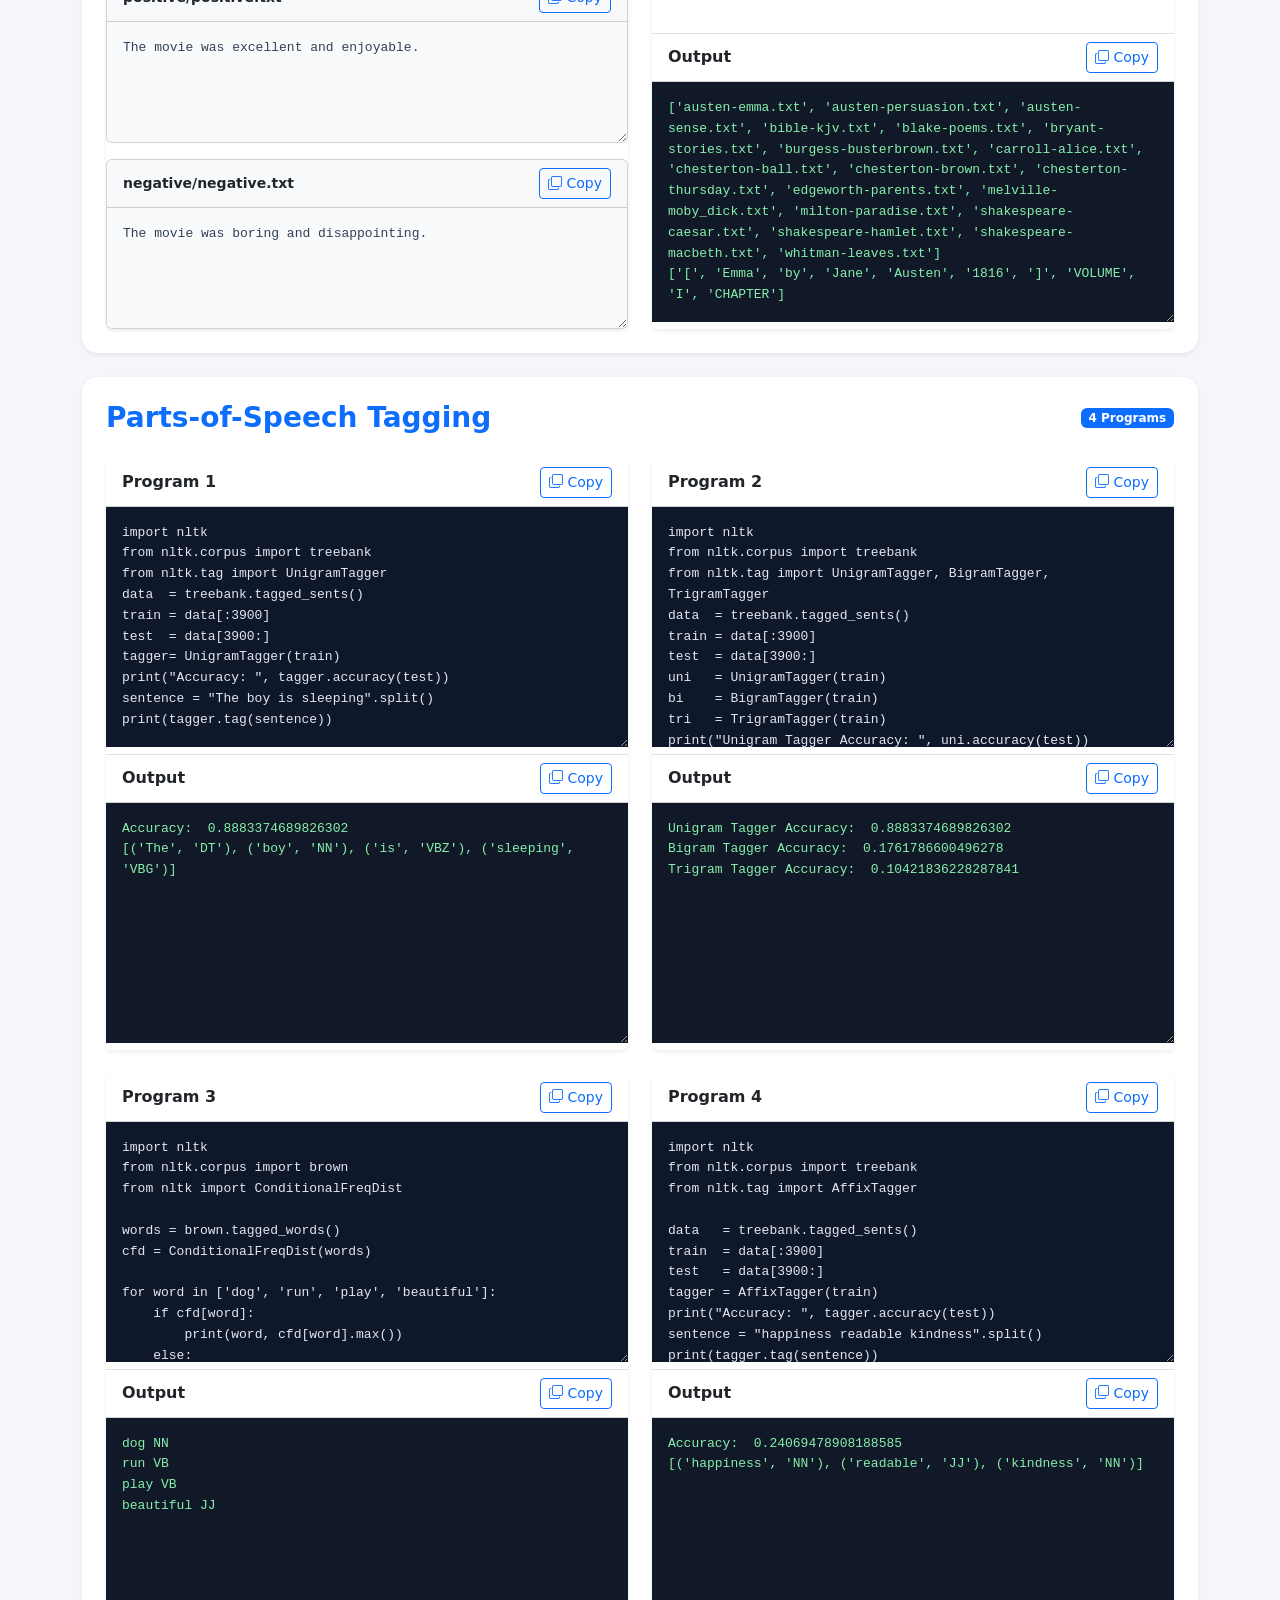
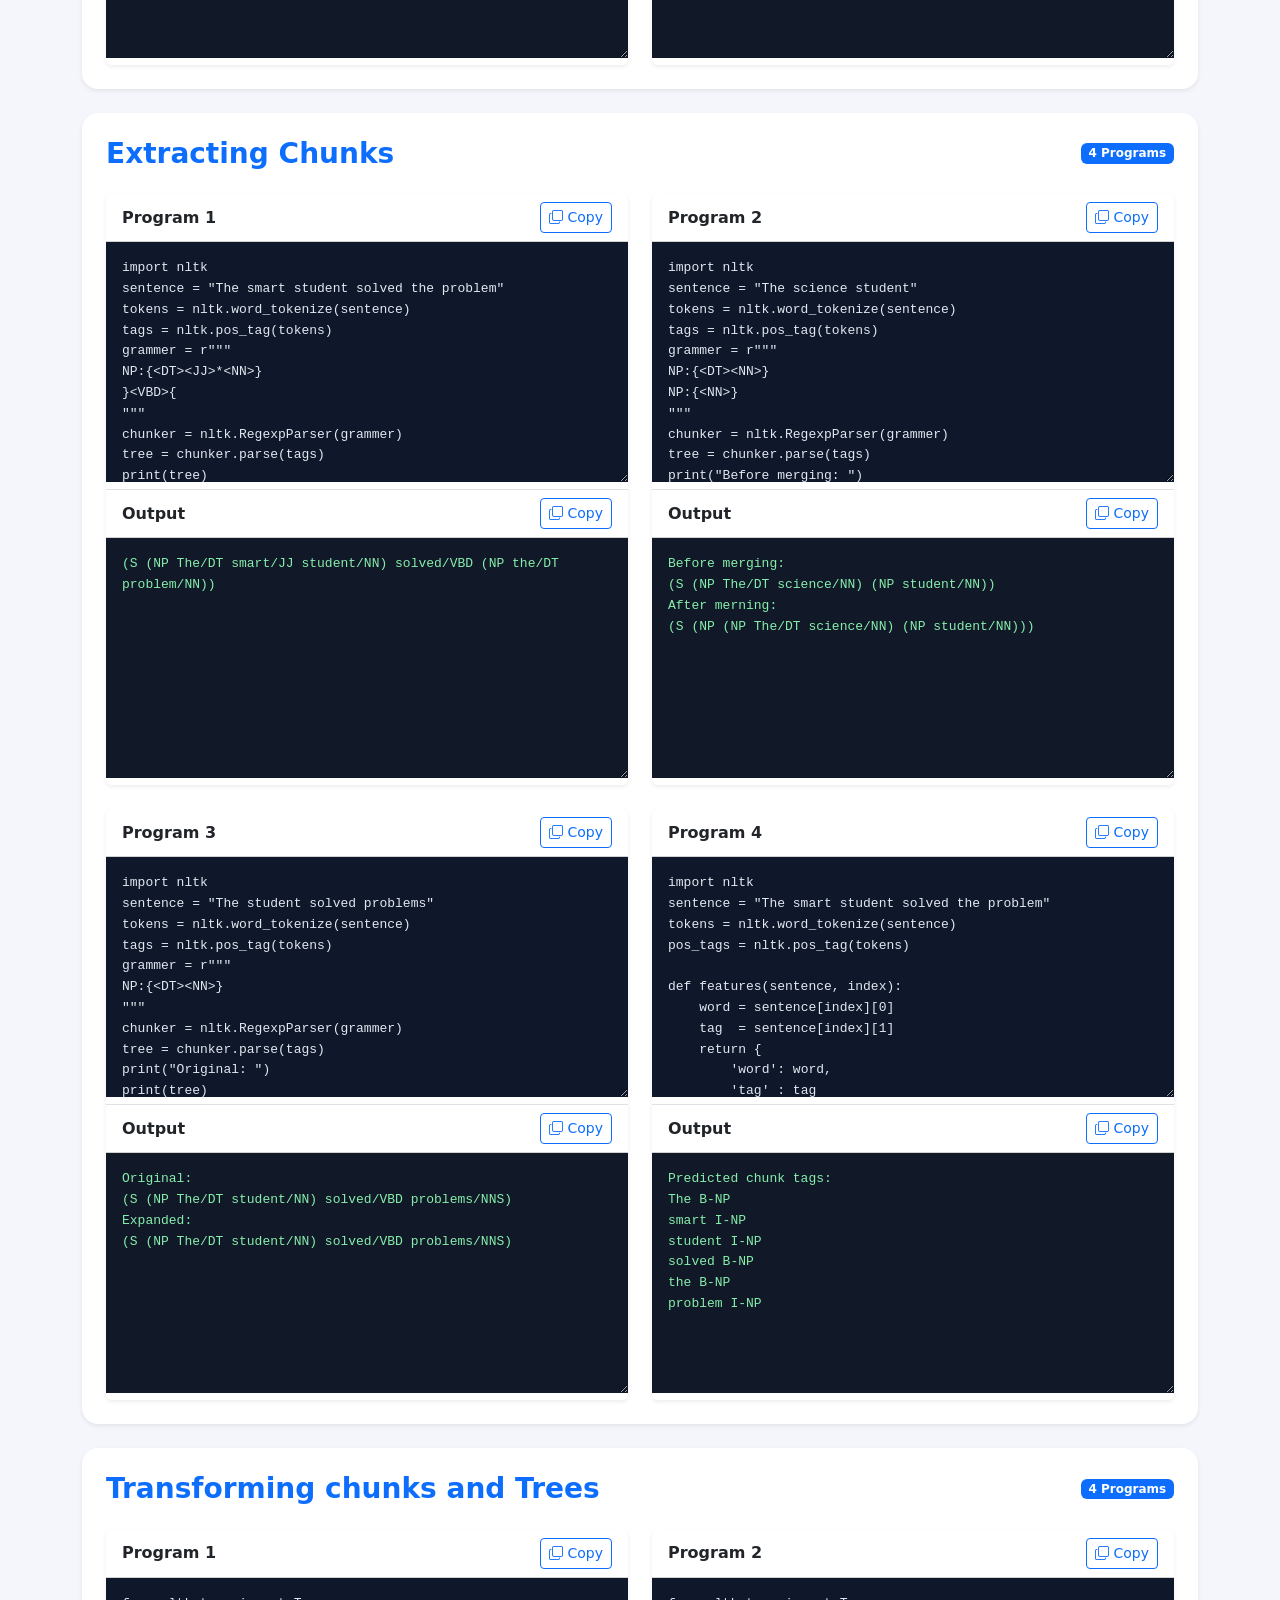
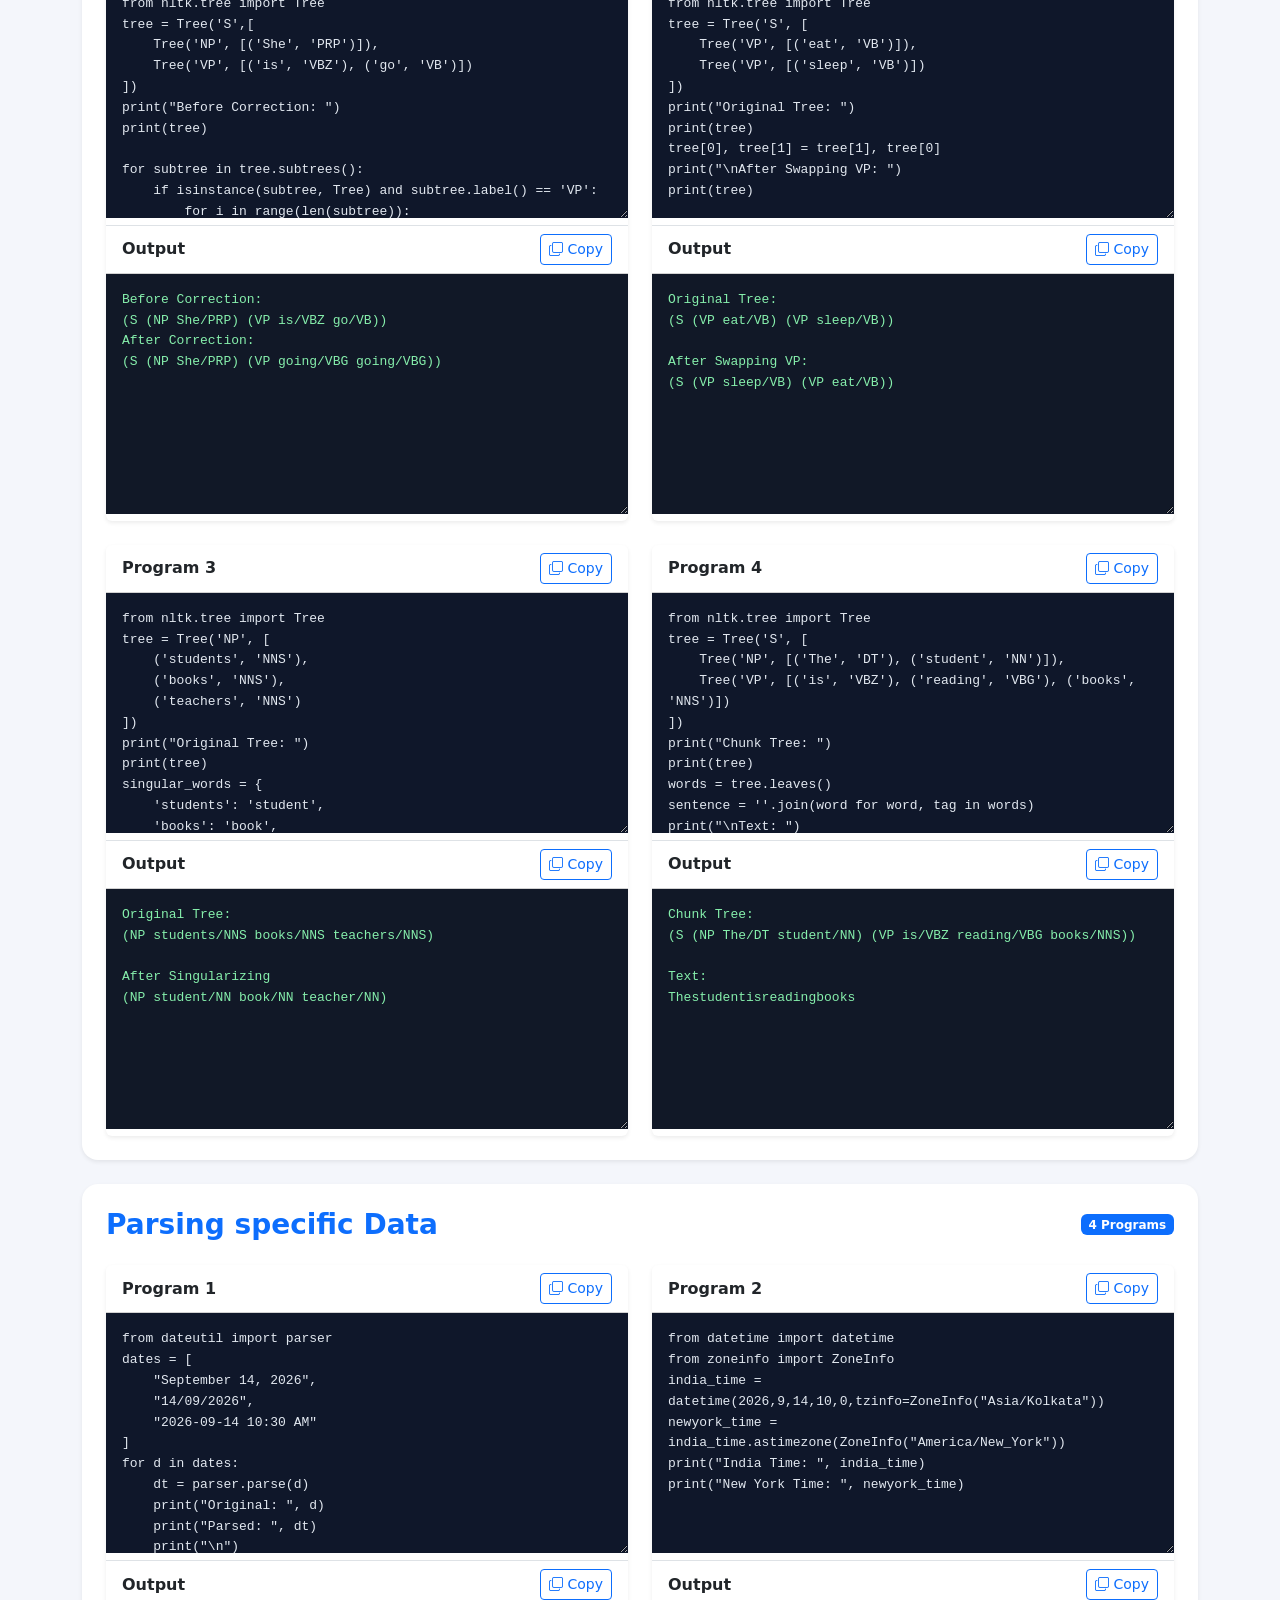
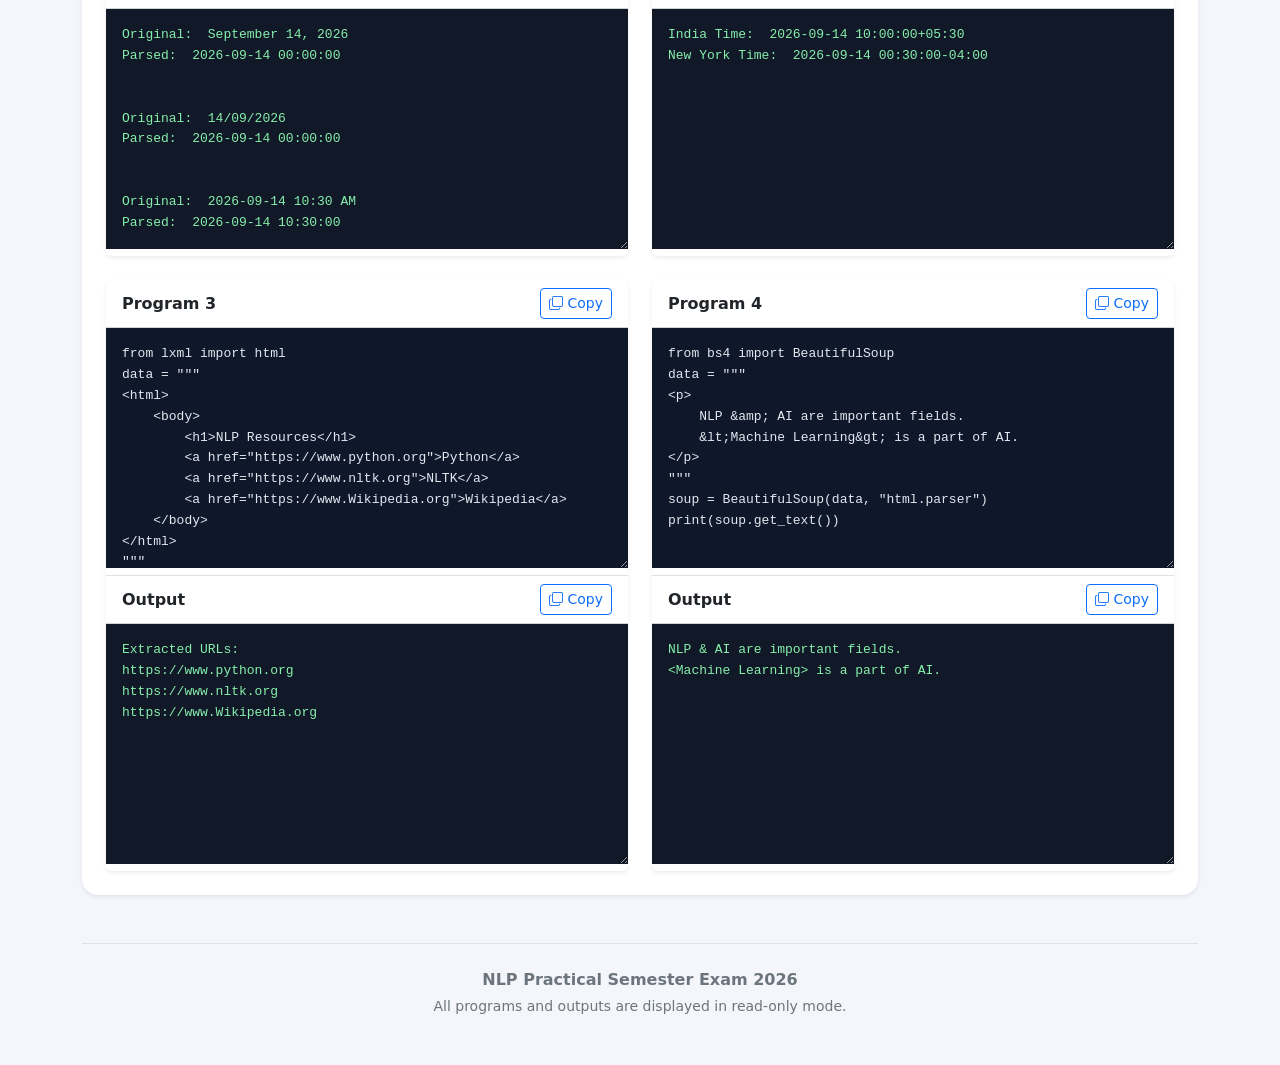
==== commit 597a9885: "first site" ====
--- a/index.html
+++ b/index.html
@@ -273,7 +273,7 @@
 
     // Exercise names
     const exercisesSet = {
-        1: "Tokenizing text and wordnet basicssssss",
+        1: "Tokenizing text and wordnet basics",
         2: "Replacing and Correcting Words",
         3: "Creating Custom corpus",
         4: "Parts-of-Speech Tagging",
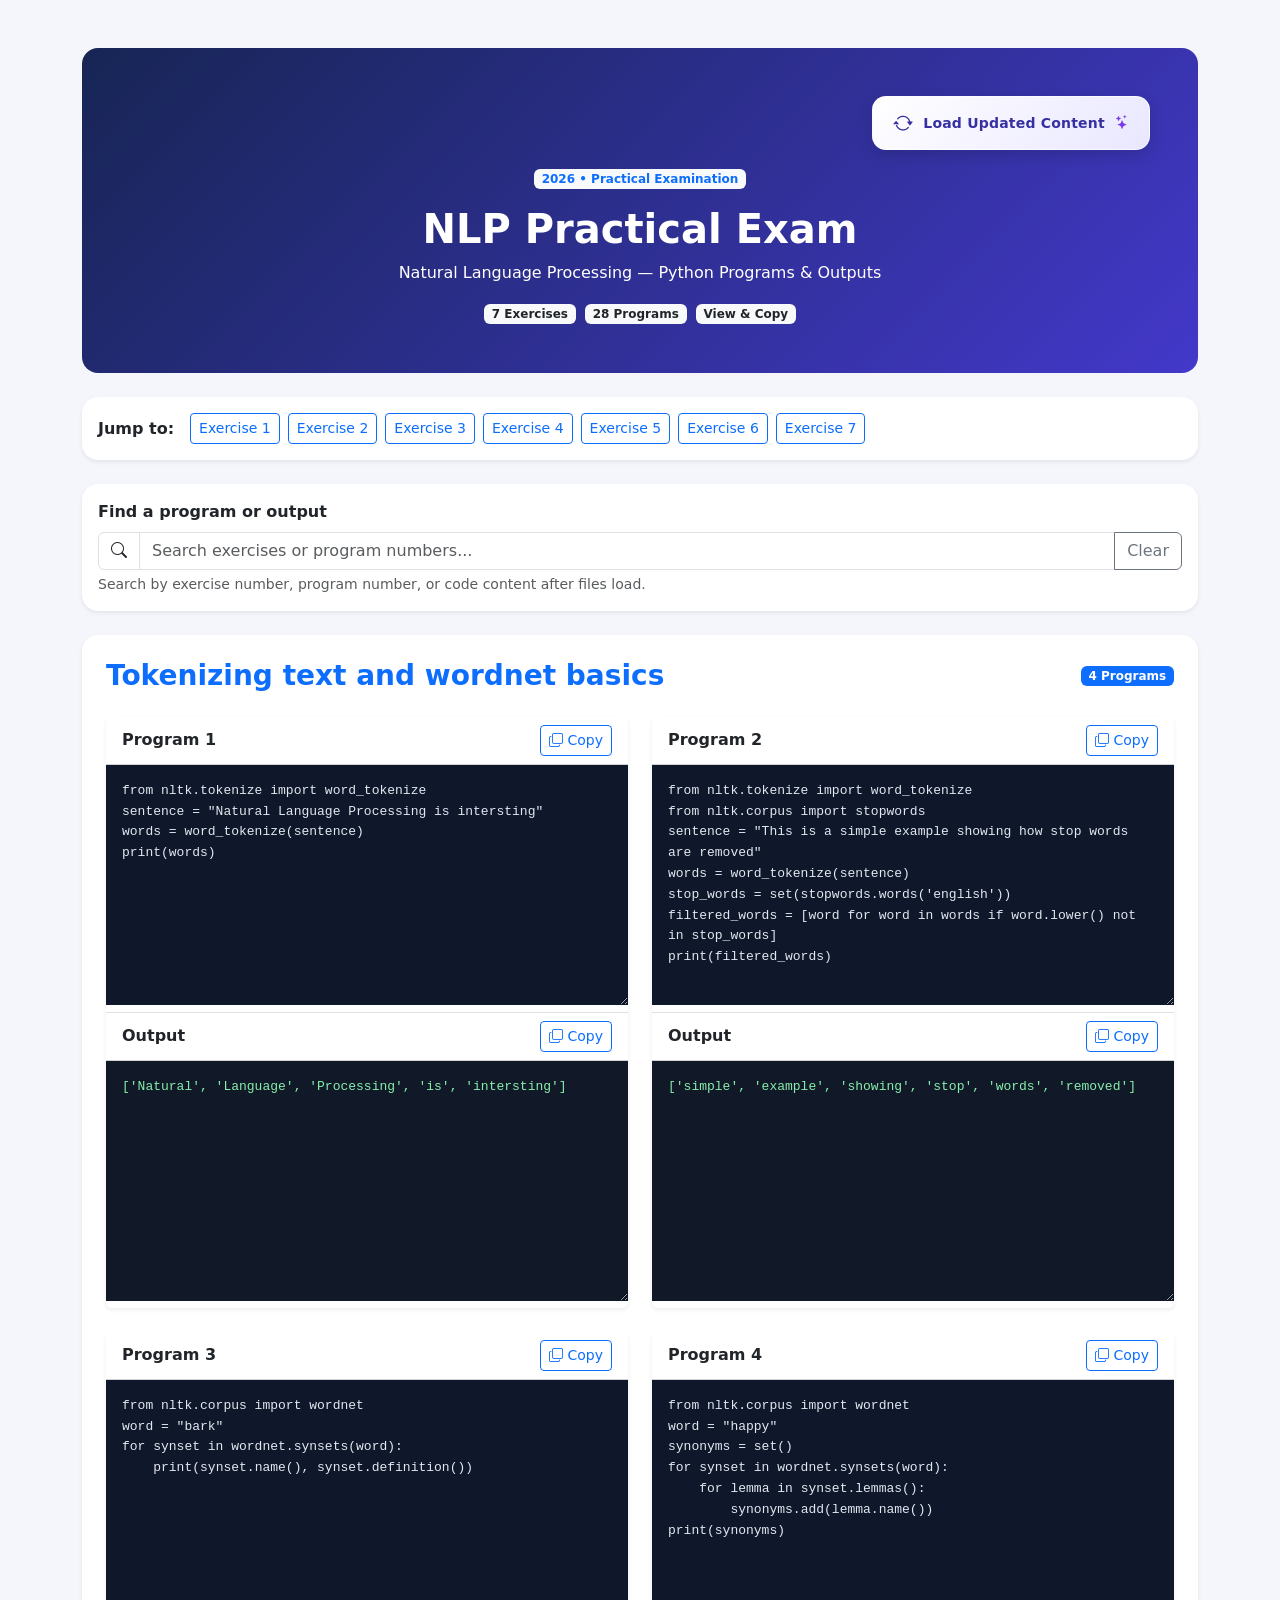
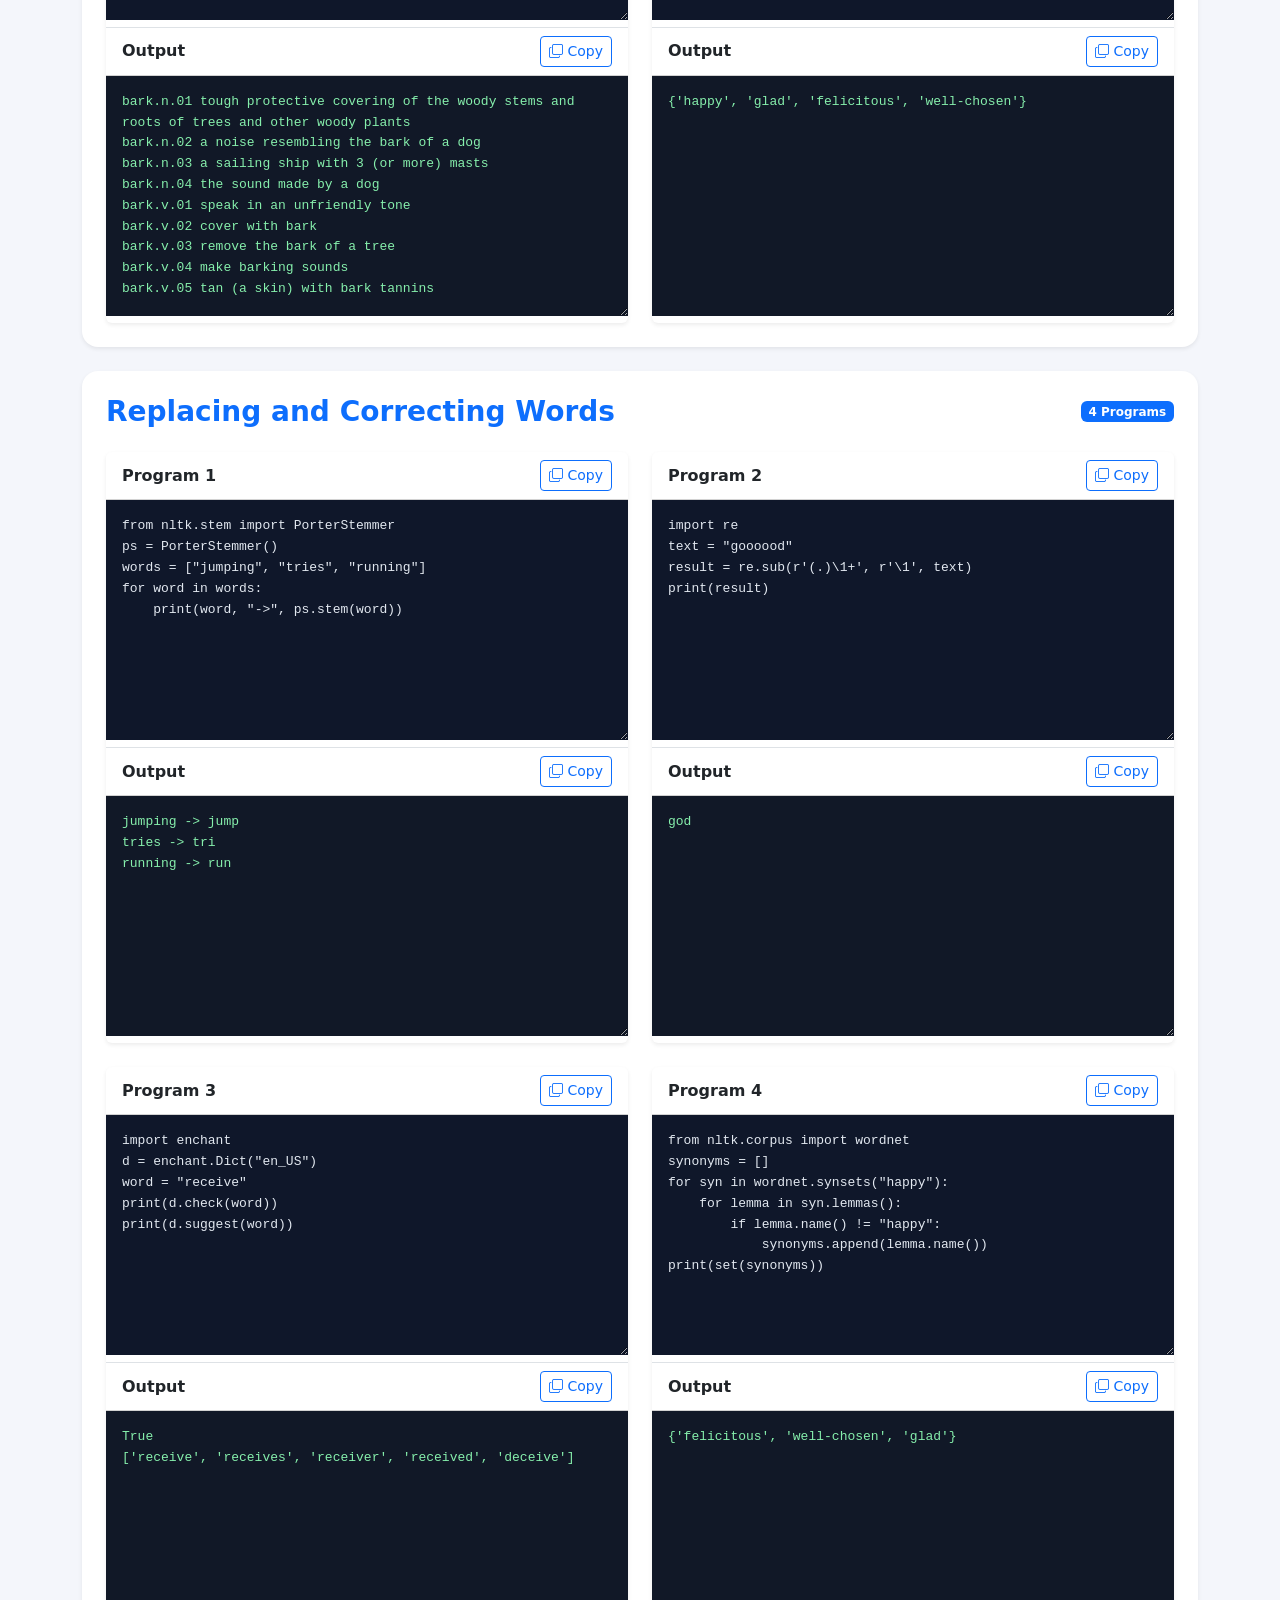
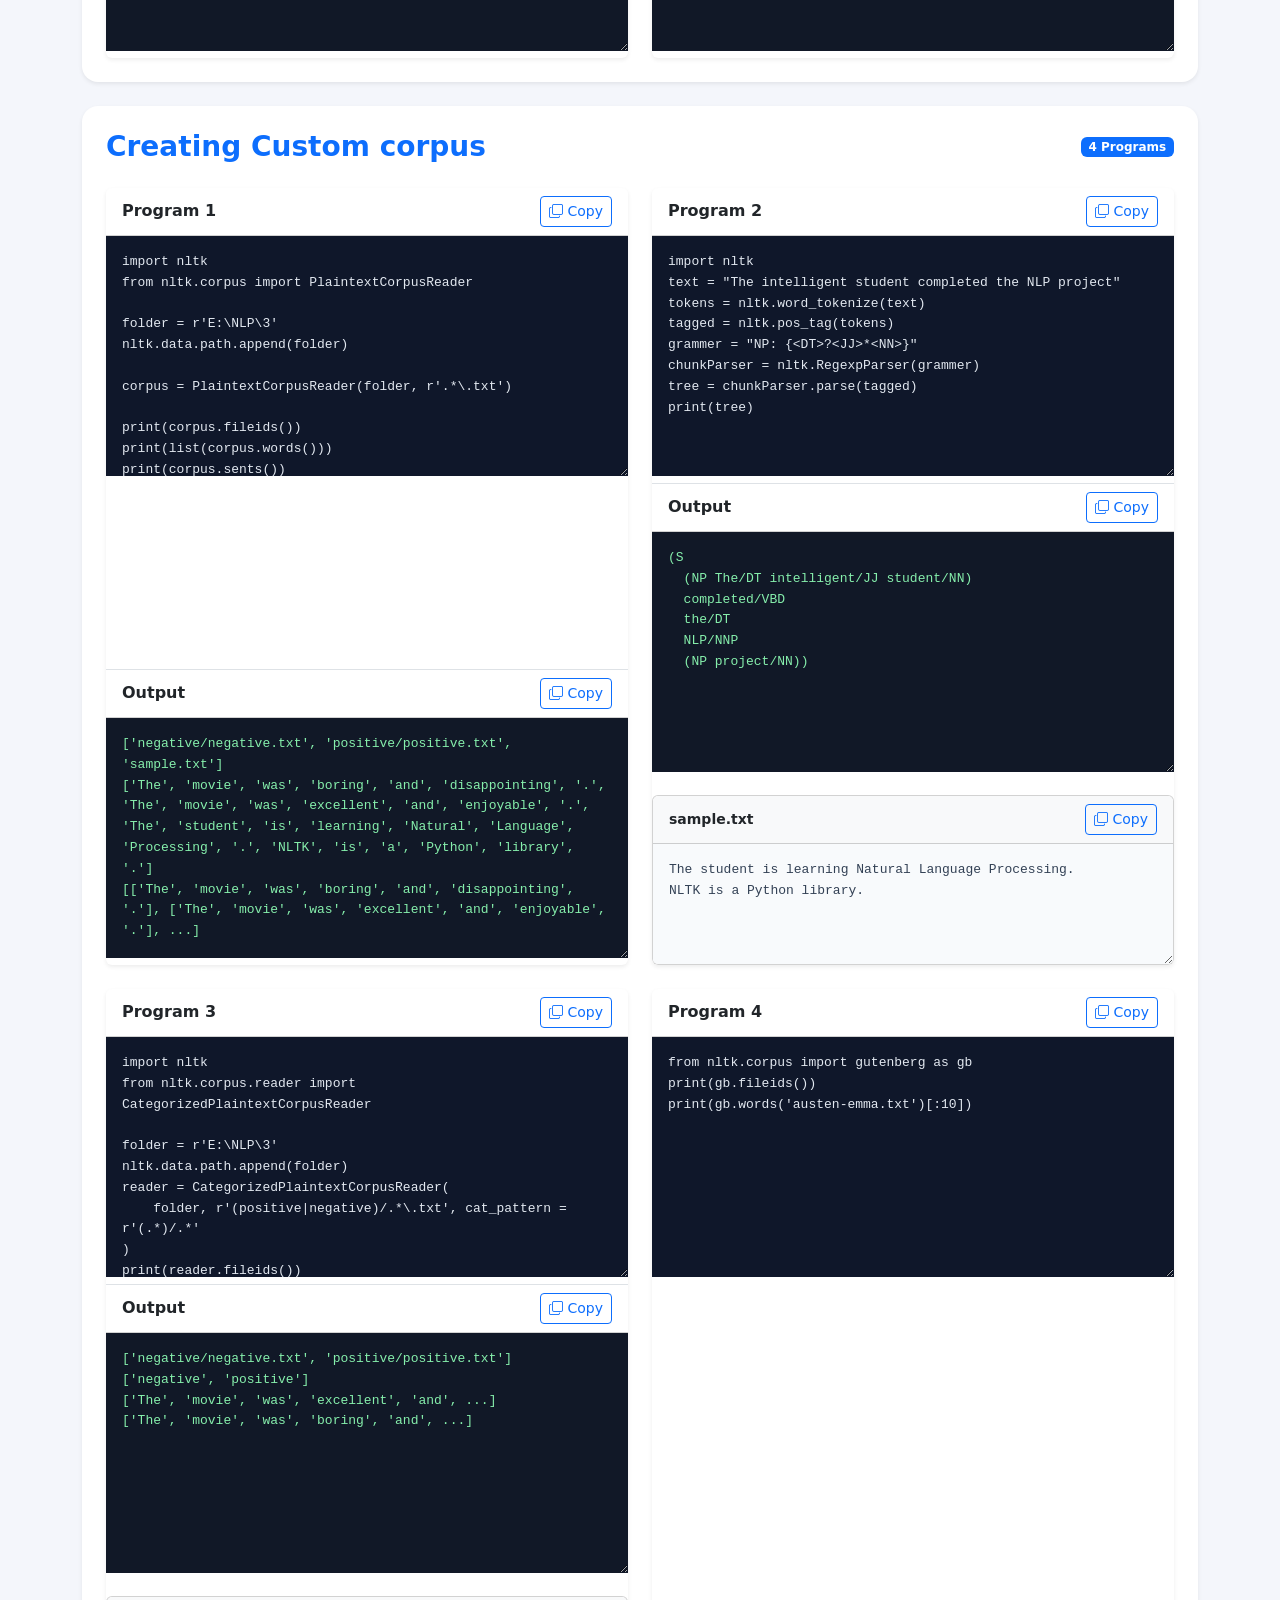
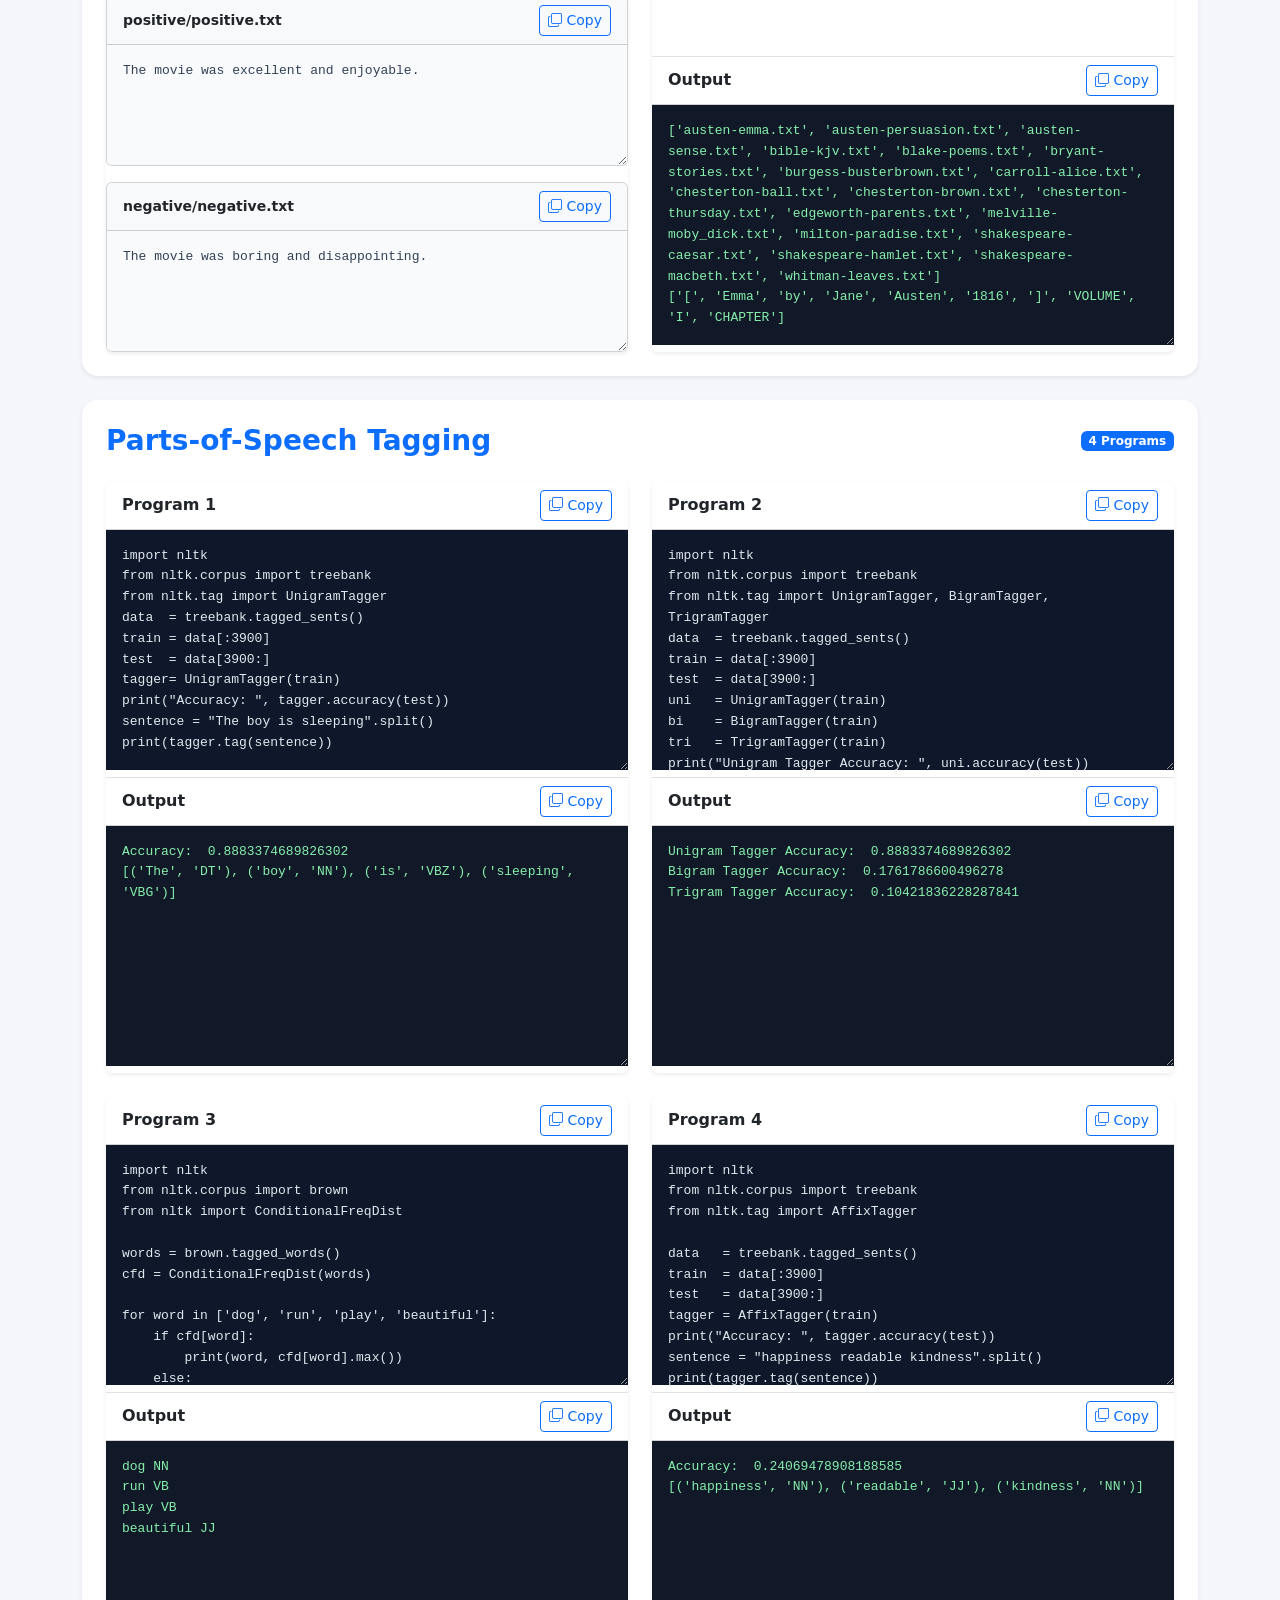
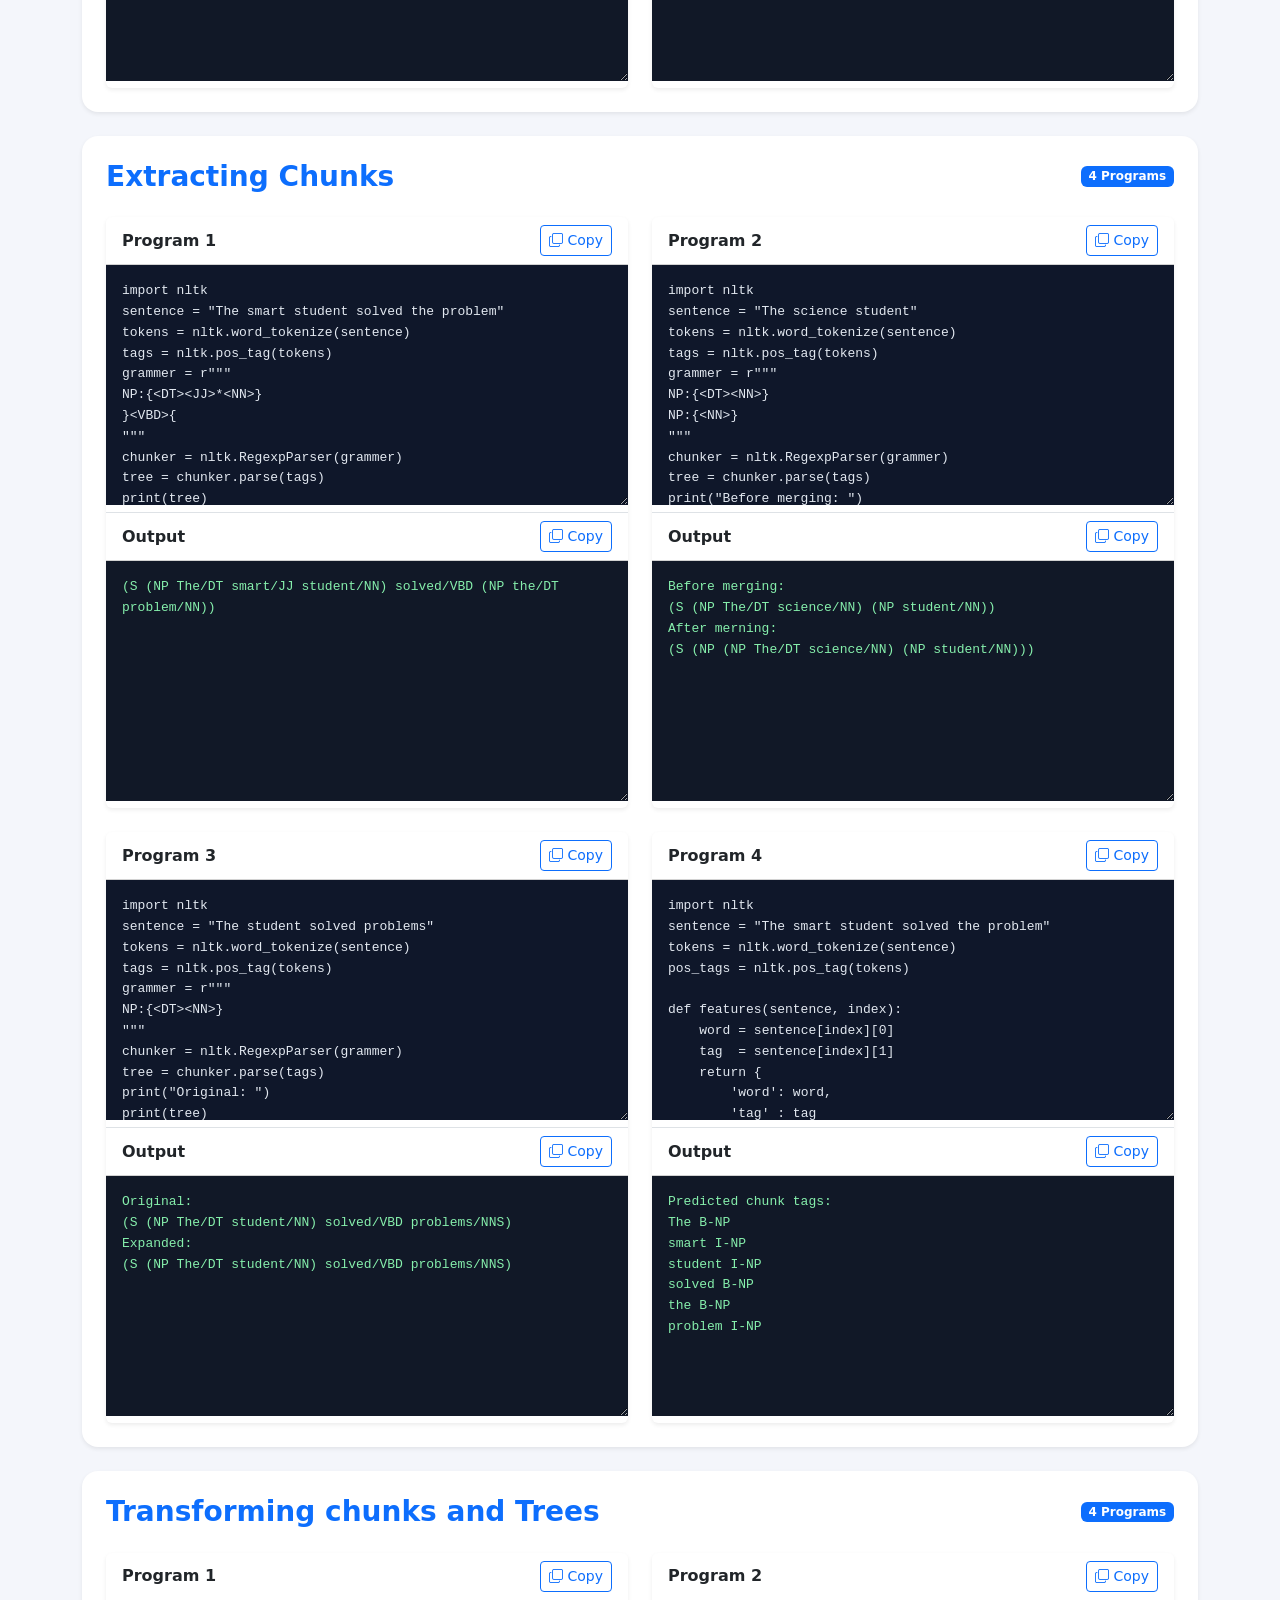
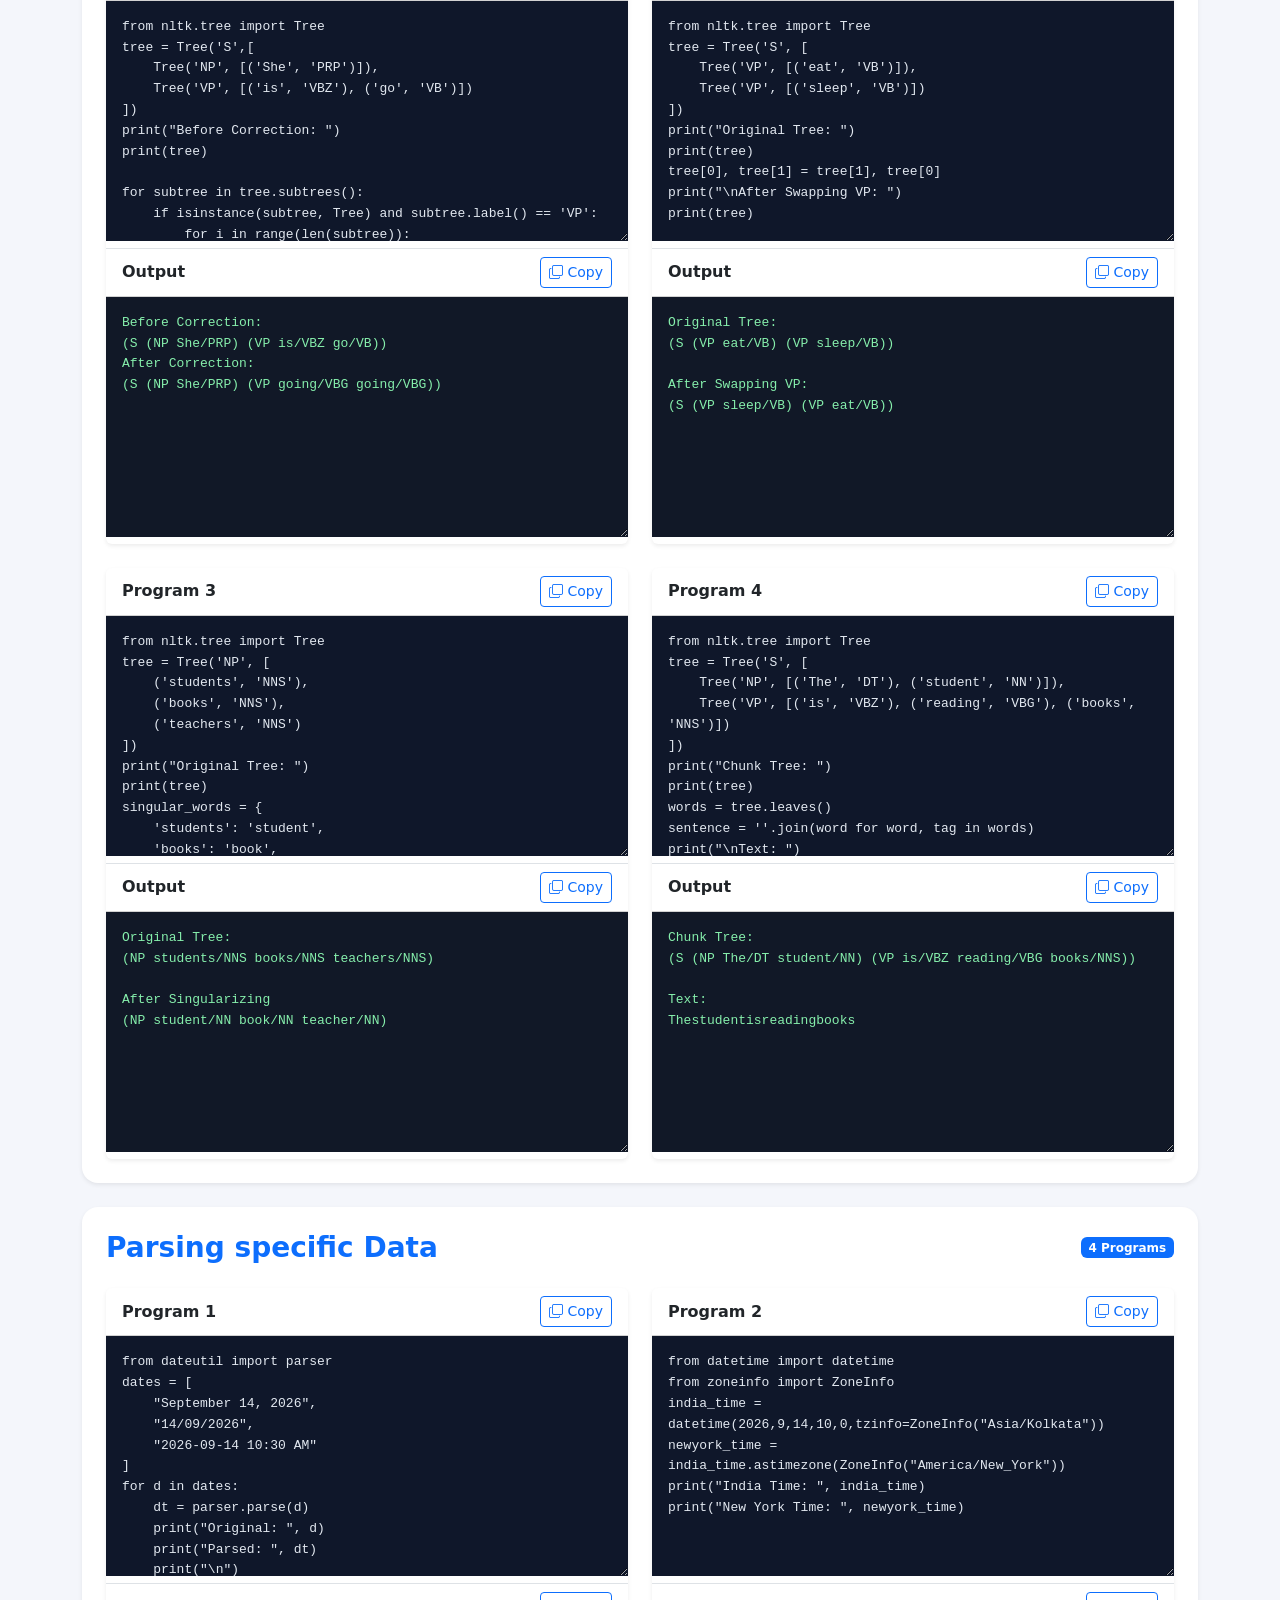
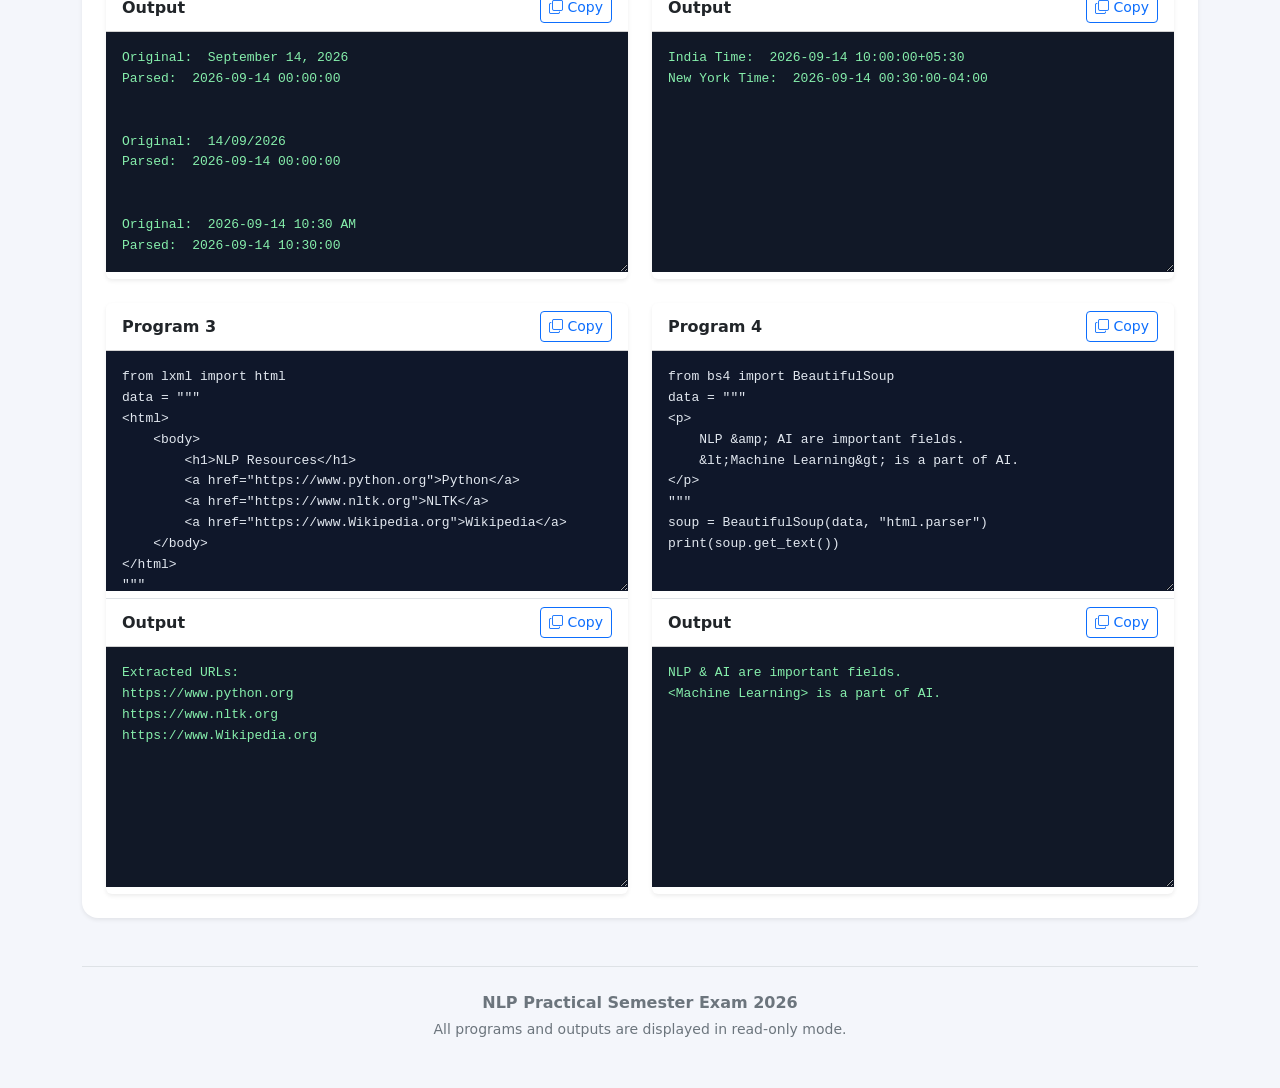
==== commit 86fab768: "style changed" ====
--- a/index.html
+++ b/index.html
@@ -26,19 +26,75 @@
         .copy-btn:hover { color: #7c3aed; transform: scale(1.05); }
         .exercise-section { scroll-margin-top: 20px; }
         #updateContentBtn:hover { transform: translateY(-2px); }
+        .update-btn {
+            display: inline-flex;
+            align-items: center;
+            justify-content: center;
+            gap: 10px;
+            padding: 11px 20px;
+            border: 1px solid rgba(255,255,255,0.7);
+            border-radius: 14px;
+            background: linear-gradient(135deg, #ffffff, #e9e7ff);
+            color: #3730a3;
+            font-size: 14px;
+            font-weight: 700;
+            letter-spacing: 0.2px;
+            box-shadow: 0 5px 15px rgba(0,0,0,0.15);
+            transition: all 0.3s ease;
+        }
+        .update-btn:hover {
+            background: linear-gradient(135deg, #ede9fe, #c4b5fd);
+            color: #312e81;
+            transform: translateY(-3px);
+            box-shadow: 0 9px 25px rgba(167,139,250,0.35);
+        }
+        .update-btn:active {
+            transform: scale(0.97);
+        }
+        .update-btn:disabled {
+            opacity: 0.75;
+            cursor: wait;
+            transform: none;
+        }
+        .update-icon {
+            display: inline-flex;
+            font-size: 20px;
+            transition: transform 0.5s ease;
+        }
+        .update-btn:hover .update-icon {
+            transform: rotate(180deg);
+        }
+        .update-stars {
+            color: #7c3aed;
+            font-size: 14px;
+        }
+        @keyframes updateSpin {
+            to { transform: rotate(360deg); }
+        }
+        .update-btn.is-updating .update-icon {
+            animation: updateSpin 0.8s linear infinite;
+        }
+        @media (max-width: 576px) {
+            .update-btn {
+                padding: 9px 13px;
+                font-size: 12px;
+                gap: 7px;
+            }
+        }
     </style>
 </head>
 <body>
 
 <div class="container py-4 py-md-5">
-
     <!-- Header -->
     <header class="hero text-white text-center rounded-4 p-4 p-md-5 mb-4">
-
         <div class="d-flex justify-content-end mb-3">
-            <button id="updateContentBtn" class="btn btn-light btn-sm fw-semibold">
-                <i class="bi bi-arrow-clockwise me-1"></i>
-                Load Updated Content
+            <button id="updateContentBtn" class="btn update-btn">
+                <span class="update-icon">
+                    <i class="bi bi-arrow-repeat"></i>
+                </span>
+                <span class="update-text">Load Updated Content</span>
+                <i class="bi bi-stars update-stars"></i>
             </button>
         </div>
 
